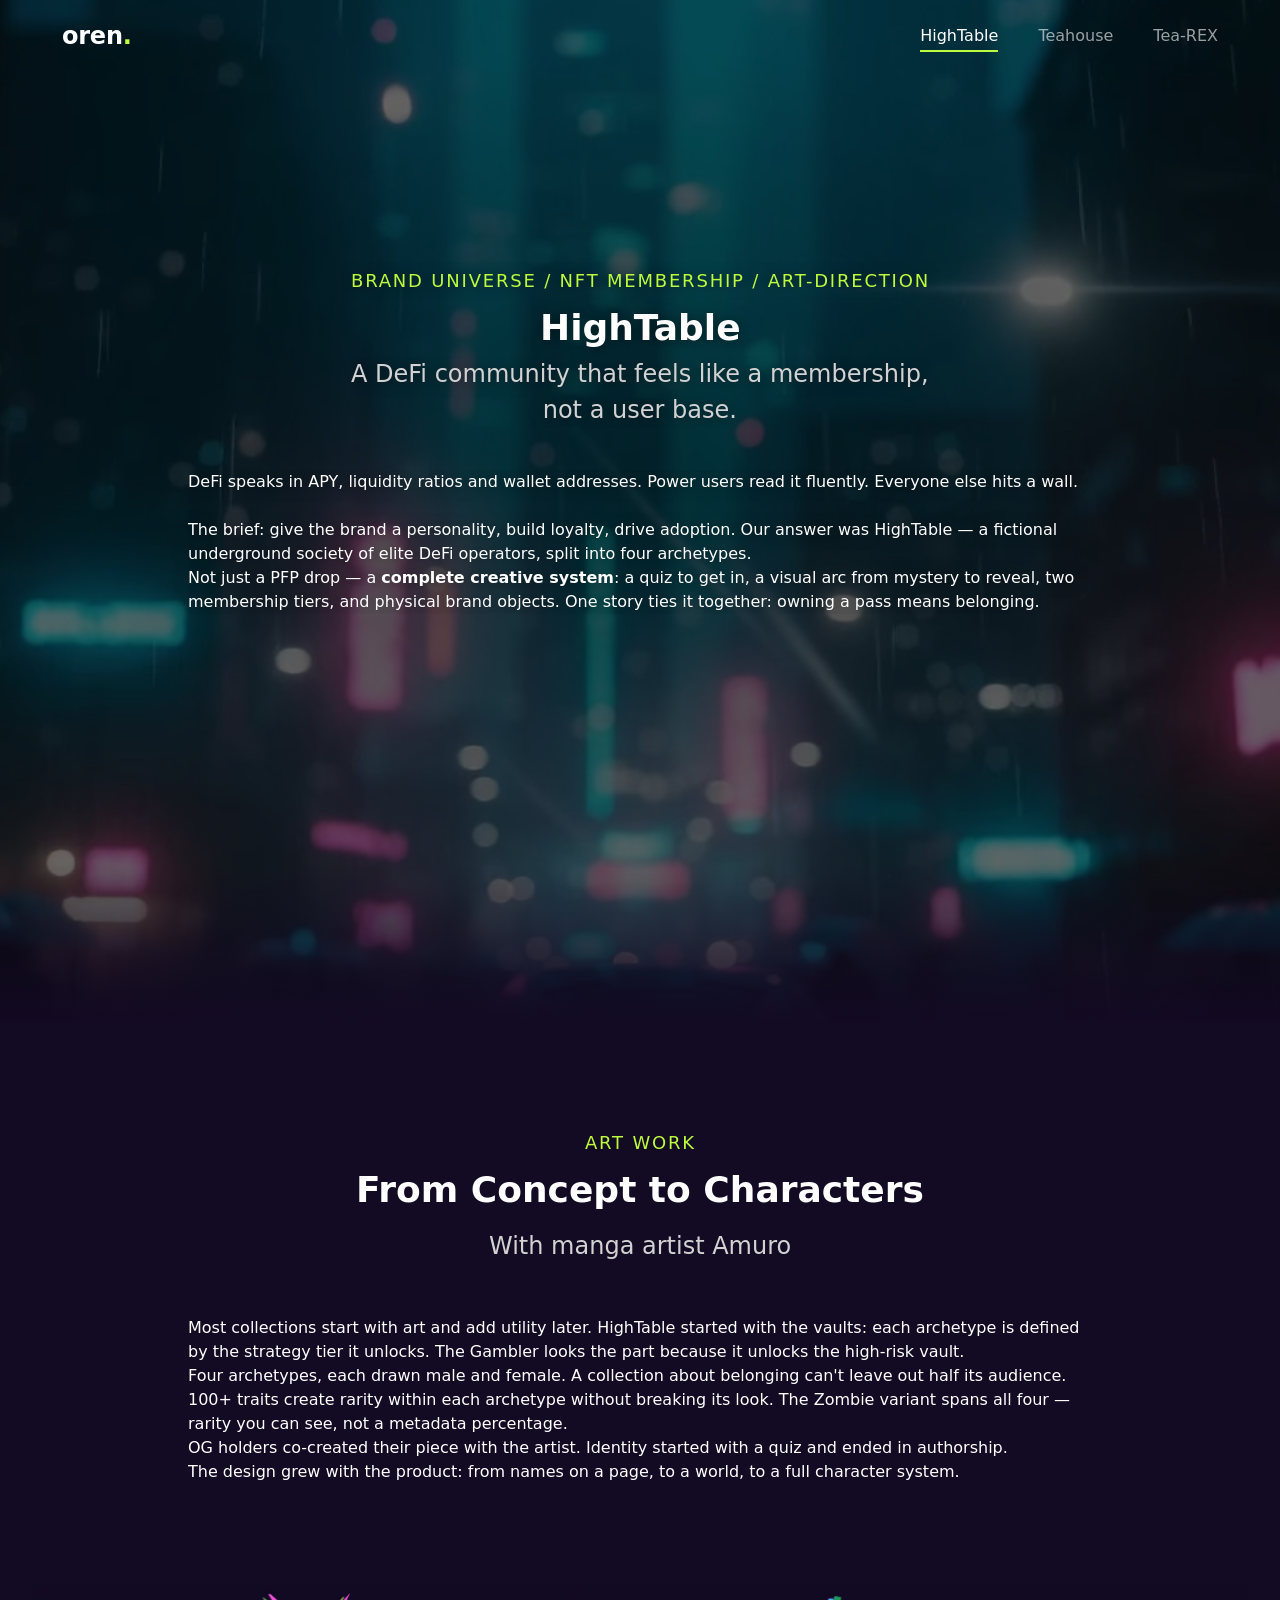
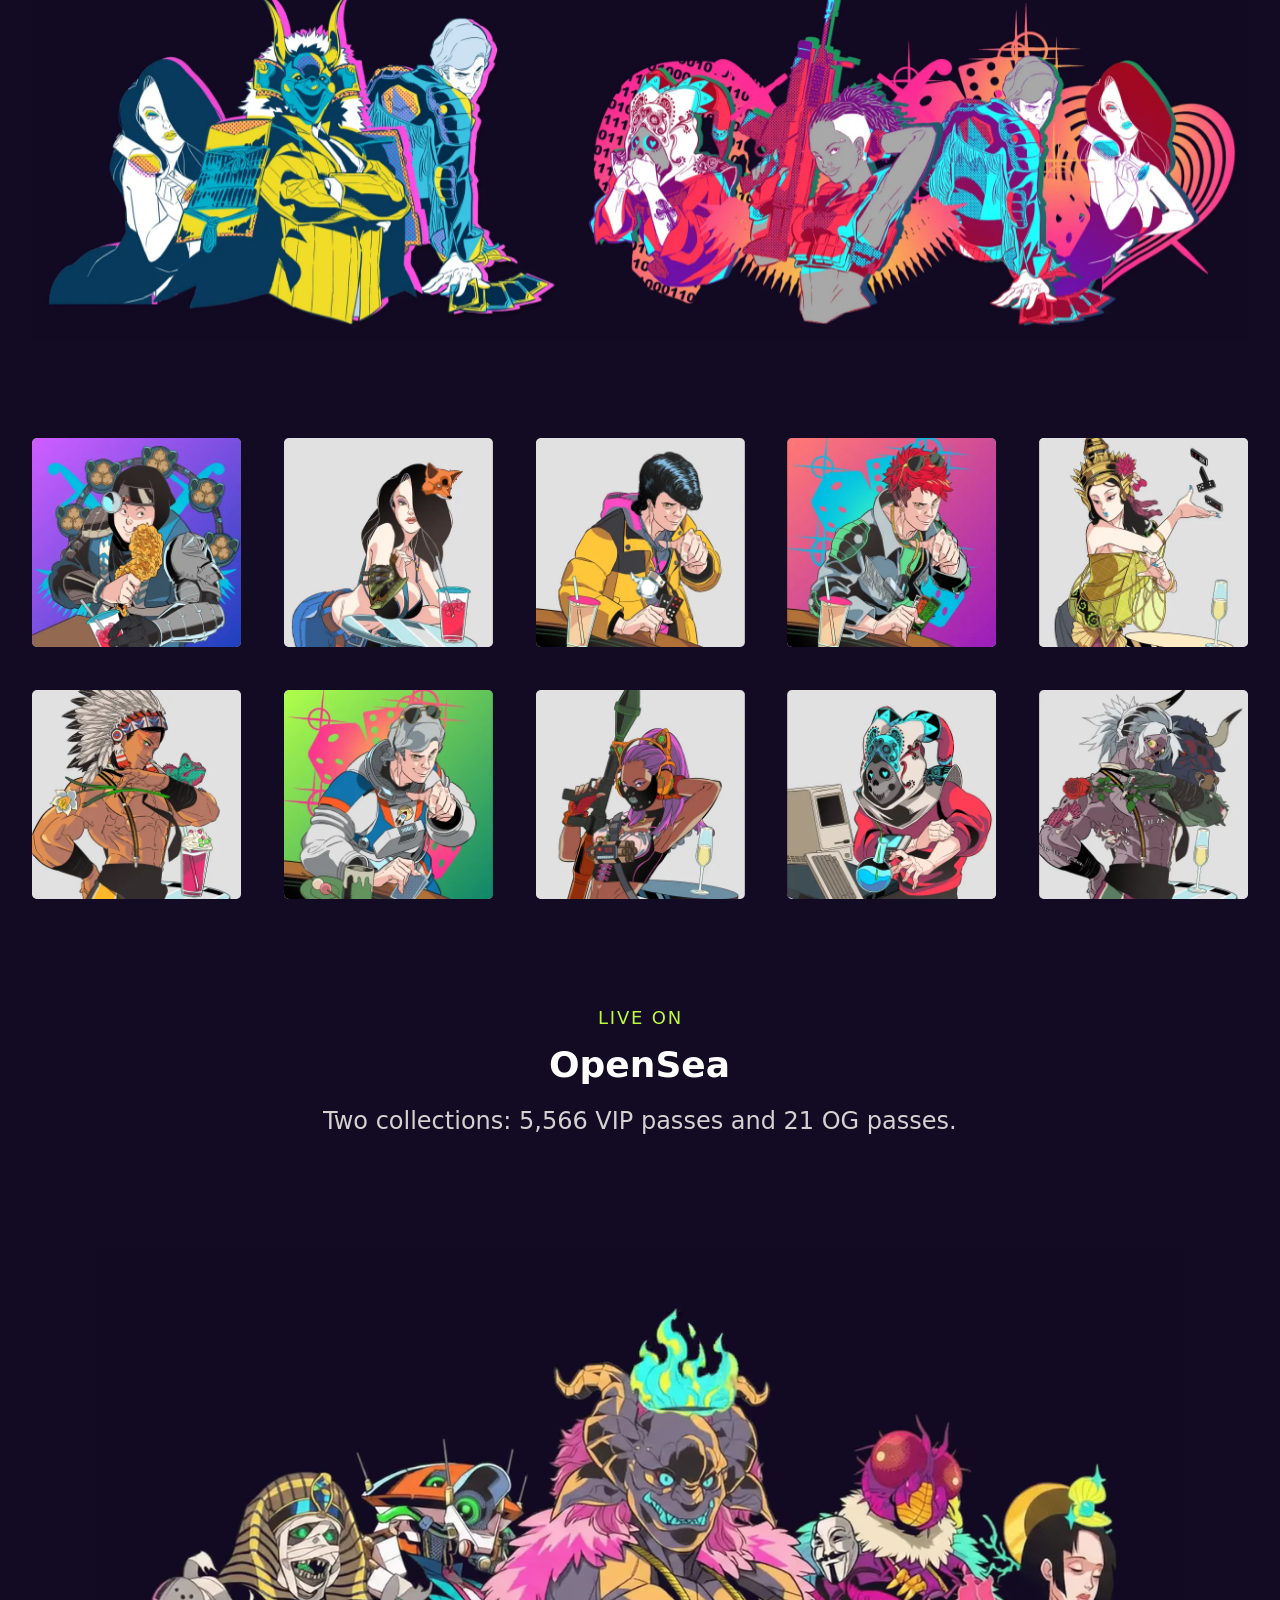
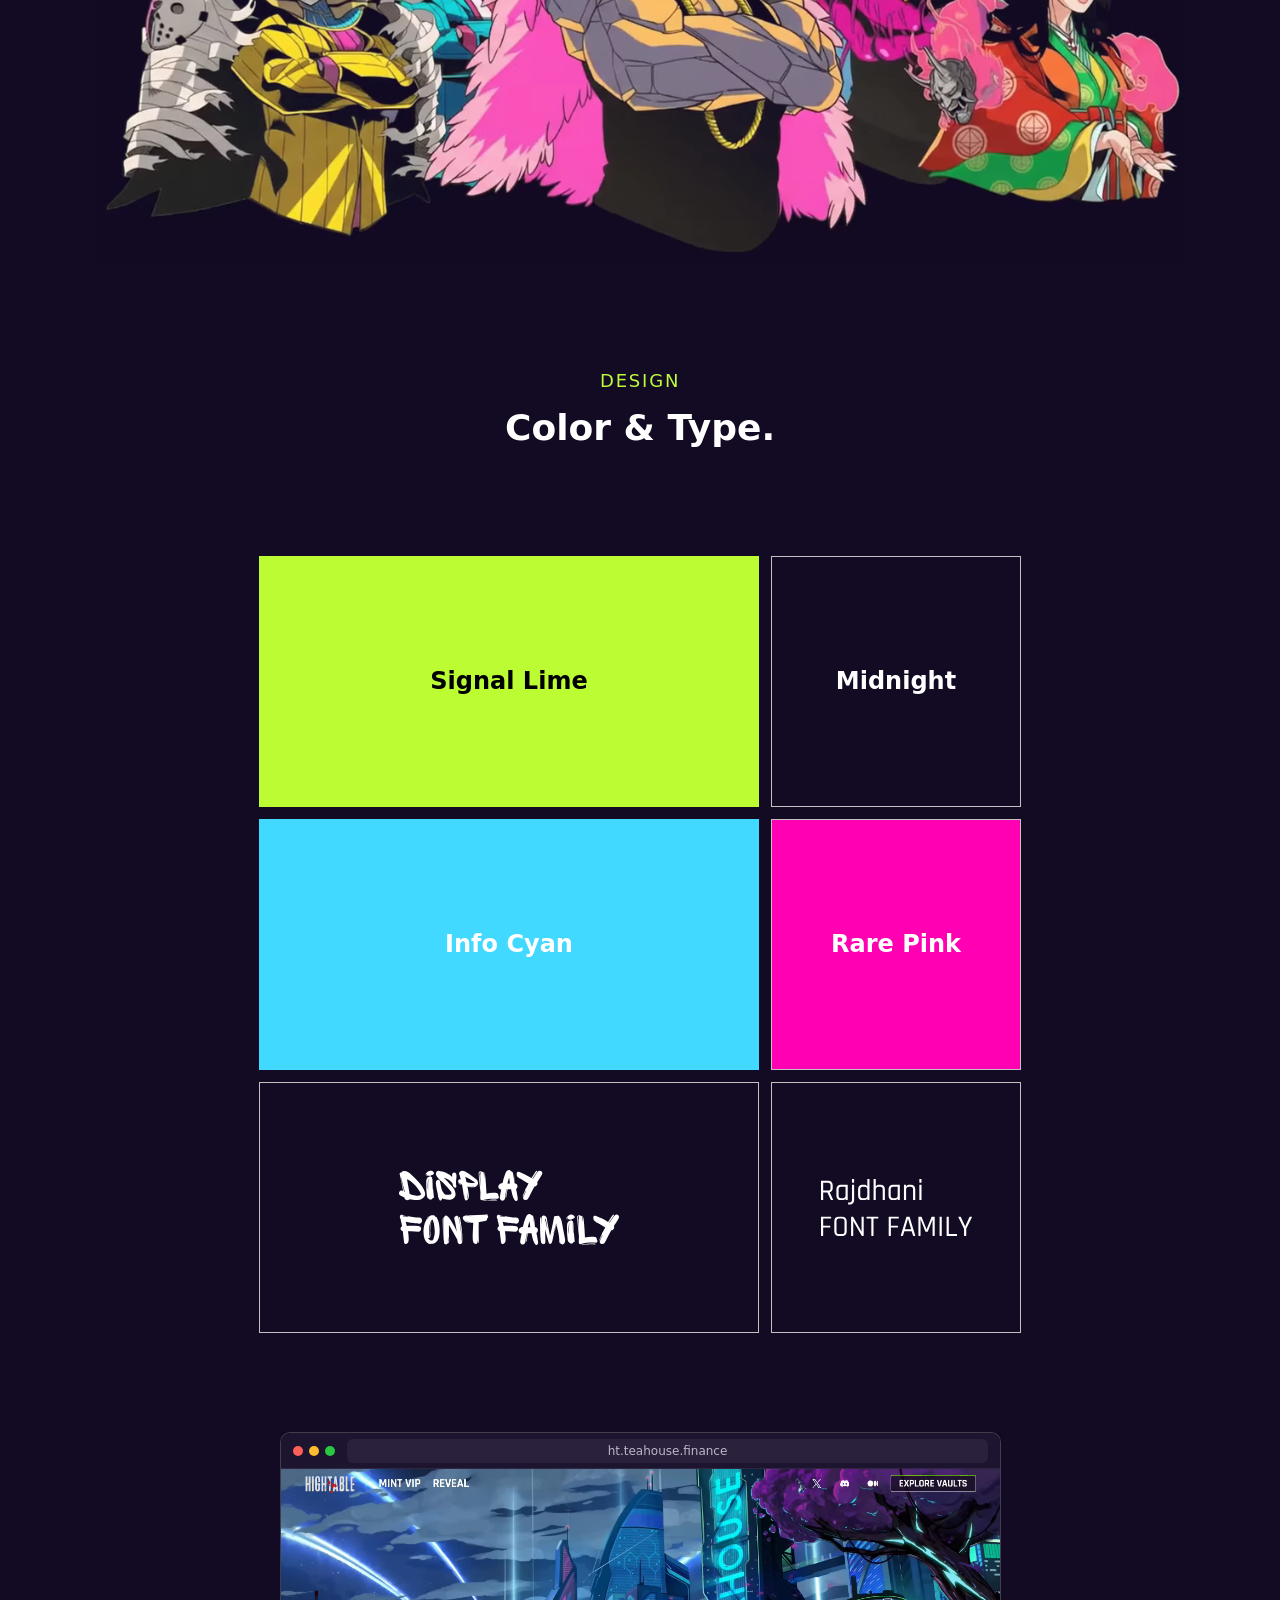
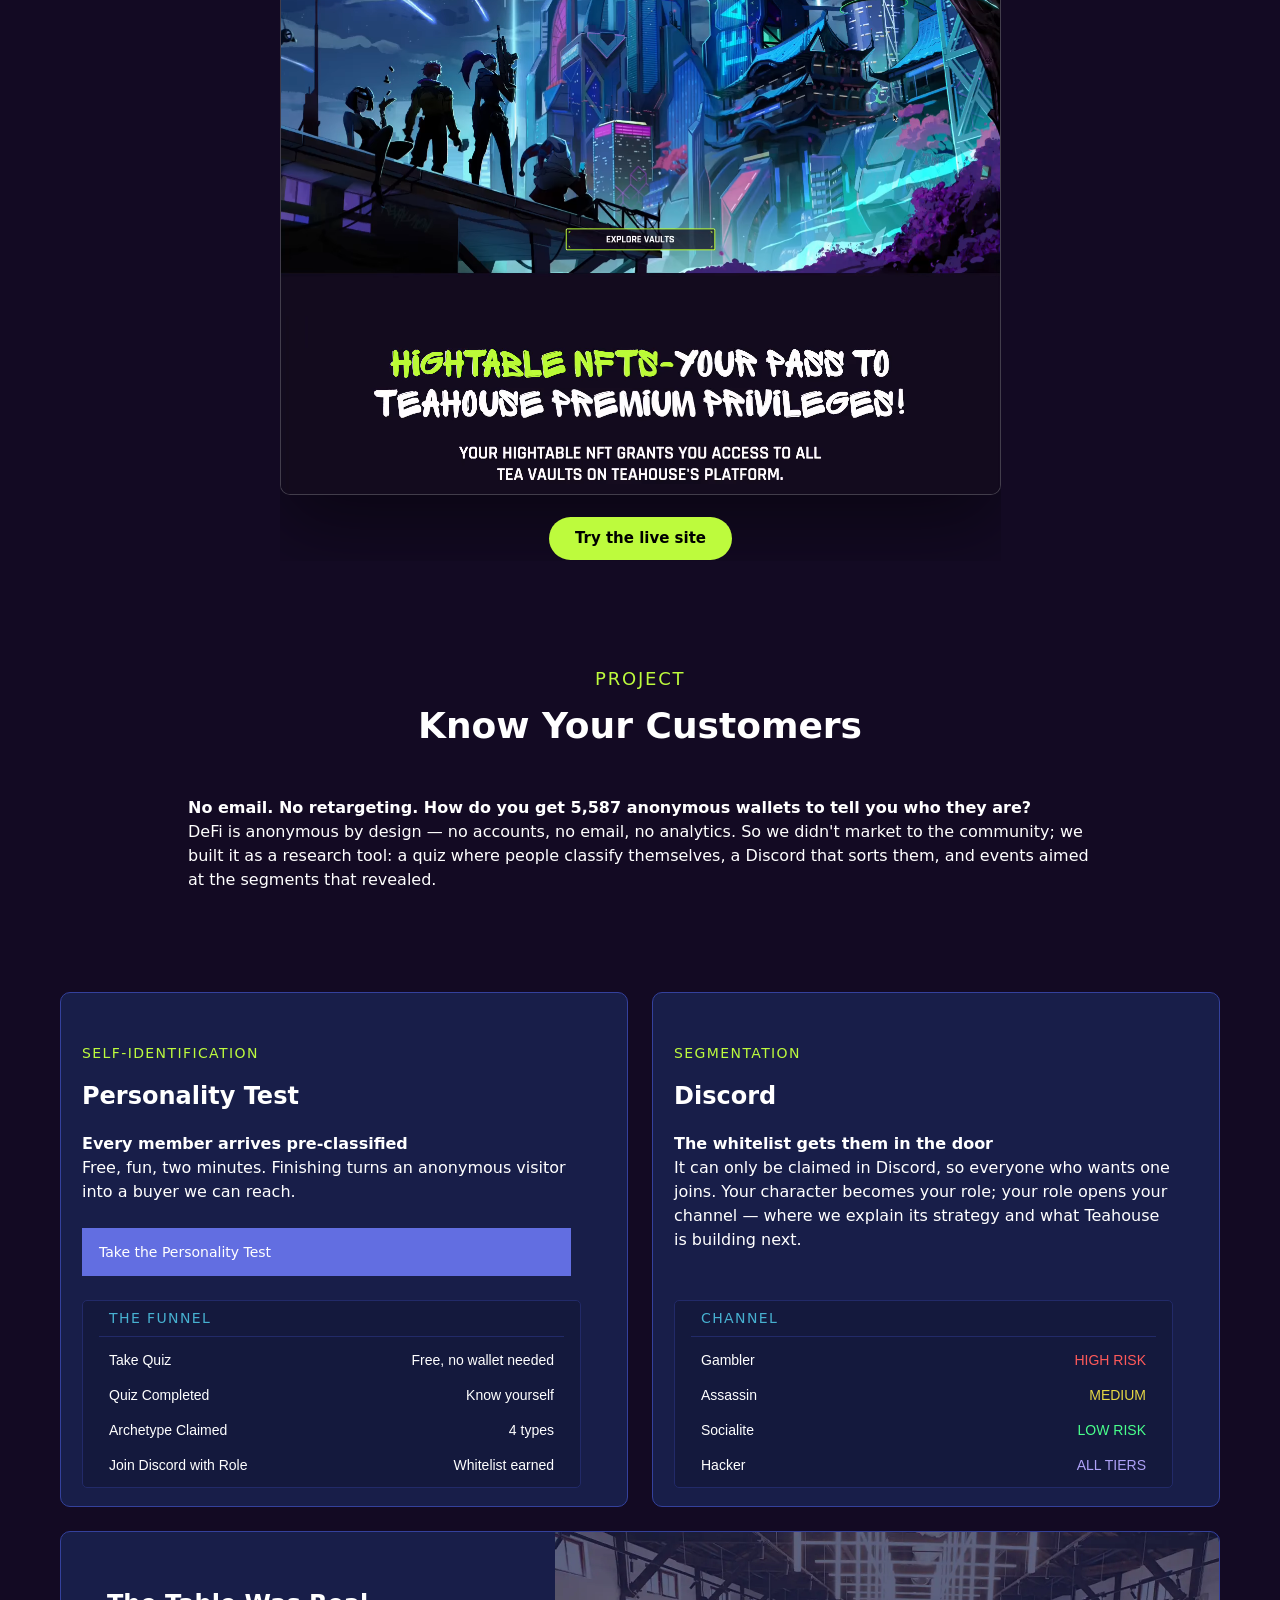
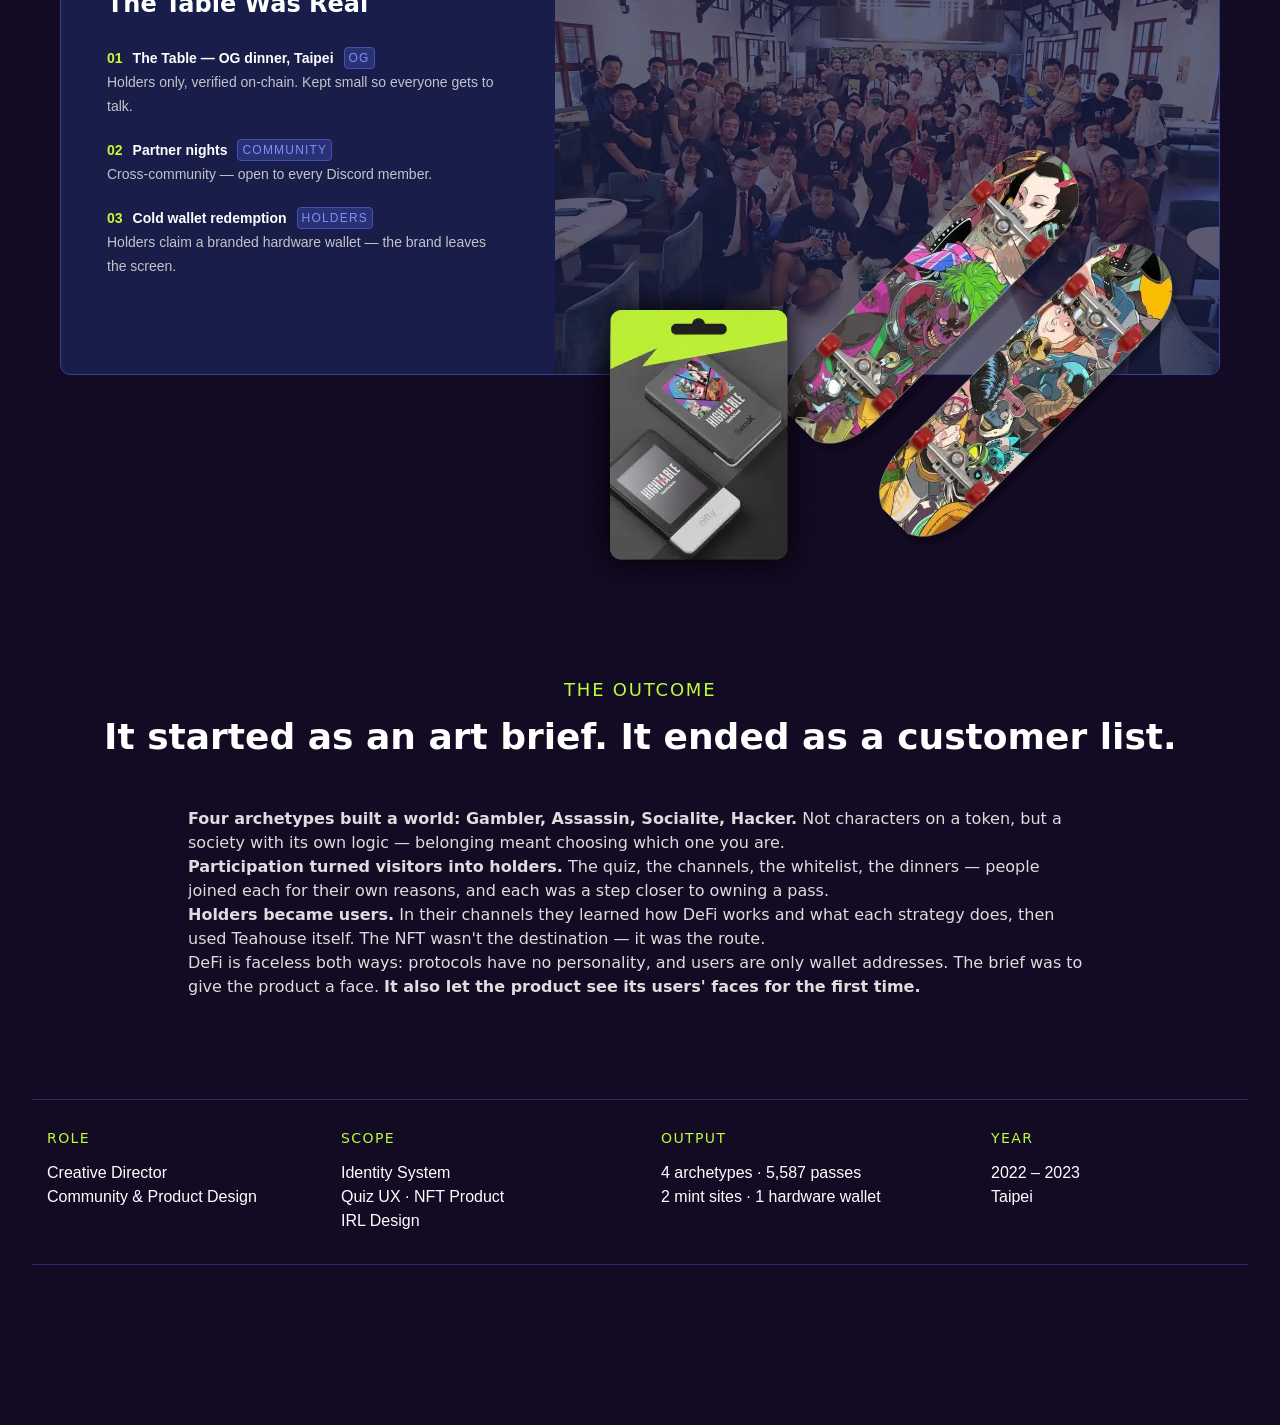
==== hightable.html @ a8e3b200 "Copy edit across HighTable, Teahouse and Tea-REX Applies the portfolio copy-edit pass (81 find/repla" ====
<!doctype html>
<html lang="en">
<head>
  <meta charset="utf-8">
  <meta name="viewport" content="width=device-width, initial-scale=1">
  <title>HighTable — Oren</title>
  <meta name="description" content="HighTable: brand universe, NFT membership and art direction for Teahouse Finance.">
  <script>document.documentElement.classList.add("js")</script>
  <link rel="preload" href="fonts/geist-latin.woff2" as="font" type="font/woff2" crossorigin>
  <link rel="stylesheet" href="css/style.css">
</head>
<body class="theme-hightable">
  <div class="progress" aria-hidden="true"></div>
  <header class="nav">
    <div class="nav__inner">
      <a class="nav__brand" href="index.html">oren<span>.</span></a>
      <nav aria-label="Projects">
        <ul class="nav__links">
          <li><a href="hightable.html" aria-current="page">HighTable</a></li>
          <li><a href="teahouse.html">Teahouse</a></li>
          <li><a href="tearex.html">Tea-REX</a></li>
        </ul>
      </nav>
    </div>
  </header>

  <main class="page page--cover">
    <!-- Cover -->
    <section class="cover">
      <div class="cover__bg" data-parallax="-0.25">
        <video class="cover__video" autoplay muted loop playsinline preload="auto" poster="assets/hightable/cover-poster.webp" aria-hidden="true">
          <source src="assets/hightable/cover-960.webm" type="video/webm" media="(max-width: 767px)">
          <source src="assets/hightable/cover-960.mp4" type="video/mp4" media="(max-width: 767px)">
          <source src="assets/hightable/cover.webm" type="video/webm">
          <source src="assets/hightable/cover.mp4" type="video/mp4">
        </video>
      </div>
      <div class="section">
        <header class="sh sh--intro" data-stagger>
          <p class="sh__cat">BRAND UNIVERSE / NFT MEMBERSHIP / ART-DIRECTION</p>
          <h1 class="sh__title">HighTable</h1>
          <p class="sh__sub">A DeFi community that feels like a membership,<br>not a user base.</p>
        </header>
        <div class="prose" data-reveal style="--i:3">
          <p>DeFi speaks in APY, liquidity ratios and wallet addresses. Power users read it fluently. Everyone else hits a wall.</p>
          <p class="sp">The brief: give the brand a personality, build loyalty, drive adoption. Our answer was HighTable — a fictional underground society of elite DeFi operators, split into four archetypes.</p>
          <p>Not just a PFP drop — a <strong>complete creative system</strong>: a quiz to get in, a visual arc from mystery to reveal, two membership tiers, and physical brand objects. One story ties it together: owning a pass means belonging.</p>
        </div>
      </div>
    </section>

    <!-- Artwork -->
    <section class="section">
      <header class="sh" data-stagger>
        <p class="sh__cat">ART WORK</p>
        <h2 class="sh__title">From Concept to Characters</h2>
        <p class="sh__sub">With manga artist Amuro</p>
      </header>
      <div class="prose" data-reveal>
        <p>Most collections start with art and add utility later. HighTable started with the vaults: each archetype is defined by the strategy tier it unlocks. The Gambler looks the part because it unlocks the high-risk vault.</p>
        <p>Four archetypes, each drawn male and female. A collection about belonging can't leave out half its audience.</p>
        <p>100+ traits create rarity within each archetype without breaking its look. The Zombie variant spans all four — rarity you can see, not a metadata percentage.</p>
        <p>OG holders co-created their piece with the artist. Identity started with a quiz and ended in authorship.</p>
        <p>The design grew with the product: from names on a page, to a world, to a full character system.</p>
      </div>
    </section>

    <div class="characters">
      <img class="only-desktop" src="assets/hightable/characters-left.webp" alt="Female versions of the Socialite, Gambler and OG archetypes" width="590" height="387" loading="lazy" data-reveal="left">
      <img src="assets/hightable/characters-right.webp" alt="Male versions of the Hacker, Assassin, Gambler and Socialite archetypes" width="741" height="387" loading="lazy" data-reveal="right">
    </div>

    <!-- Tiles swap to random pieces from the pool while in view; add more files to the list to widen the pool. -->
    <div class="thumbs" data-stagger="scale" data-nft-pool='["assets/hightable/nft/nft-01.webp", "assets/hightable/nft/nft-02.webp", "assets/hightable/nft/nft-03.webp", "assets/hightable/nft/nft-04.webp", "assets/hightable/nft/nft-05.webp", "assets/hightable/nft/nft-06.webp", "assets/hightable/nft/nft-07.webp", "assets/hightable/nft/nft-08.webp", "assets/hightable/nft/nft-09.webp", "assets/hightable/nft/nft-10.webp", "assets/hightable/nft/nft-11.webp", "assets/hightable/nft/nft-12.webp"]'>
      <div class="thumb"><img src="assets/hightable/nft/nft-01.webp" alt="HighTable character artwork" width="214" height="214" loading="lazy"></div>
      <div class="thumb"><img src="assets/hightable/nft/nft-02.webp" alt="HighTable character artwork" width="214" height="214" loading="lazy"></div>
      <div class="thumb"><img src="assets/hightable/nft/nft-03.webp" alt="HighTable character artwork" width="214" height="214" loading="lazy"></div>
      <div class="thumb"><img src="assets/hightable/nft/nft-04.webp" alt="HighTable character artwork" width="214" height="214" loading="lazy"></div>
      <div class="thumb"><img src="assets/hightable/nft/nft-05.webp" alt="HighTable character artwork" width="214" height="214" loading="lazy"></div>
      <div class="thumb"><img src="assets/hightable/nft/nft-06.webp" alt="HighTable character artwork" width="214" height="214" loading="lazy"></div>
      <div class="thumb"><img src="assets/hightable/nft/nft-07.webp" alt="HighTable character artwork" width="214" height="214" loading="lazy"></div>
      <div class="thumb"><img src="assets/hightable/nft/nft-08.webp" alt="HighTable character artwork" width="214" height="214" loading="lazy"></div>
      <div class="thumb"><img src="assets/hightable/nft/nft-09.webp" alt="HighTable character artwork" width="214" height="214" loading="lazy"></div>
      <div class="thumb"><img src="assets/hightable/nft/nft-10.webp" alt="HighTable character artwork" width="214" height="214" loading="lazy"></div>
    </div>

    <!-- OpenSea -->
    <section class="section">
      <header class="sh" data-stagger>
        <p class="sh__cat">LIVE ON</p>
        <h2 class="sh__title">OpenSea</h2>
        <p class="sh__sub">Two collections: 5,566 VIP passes and 21 OG passes.</p>
      </header>
    </section>

    <div class="block block--opensea" style="--w:1090px" data-reveal="wipe">
      <video class="once-video" muted playsinline preload="metadata" poster="assets/hightable/opensea-poster.webp" width="1280" height="720" aria-label="The OG collection — mummy, robot, demon, kappa and geisha — coming to life">
        <source src="assets/hightable/opensea-640.mp4" type="video/mp4" media="(max-width: 767px)">
        <source src="assets/hightable/opensea-640.webm" type="video/webm" media="(max-width: 767px)">
        <source src="assets/hightable/opensea.webm" type="video/webm">
        <source src="assets/hightable/opensea.mp4" type="video/mp4">
      </video>
    </div>

    <!-- Design -->
    <section class="section">
      <header class="sh" data-stagger>
        <p class="sh__cat">DESIGN</p>
        <h2 class="sh__title">Color &amp; Type.</h2>
      </header>
    </section>

    <div class="palette" data-stagger="zoom">
      <div class="swatch" style="background:#bbfc32;color:#000">Signal Lime</div>
      <div class="swatch swatch--outline" style="background:#130a23">Midnight</div>
      <div class="swatch" style="background:#41d9ff">Info Cyan</div>
      <div class="swatch swatch--outline" style="background:#ff00b3">Rare Pink</div>
      <div class="swatch swatch--outline" style="background:#130a23"><img src="assets/hightable/font-display.svg" alt="Display font family" width="220" height="75"></div>
      <div class="swatch swatch--outline" style="background:#130a23"><img src="assets/hightable/font-rajdhani.svg" alt="Rajdhani font family" width="151" height="57"></div>
    </div>

    <div class="capture" data-reveal="scale">
      <div class="browser" data-live-embed="https://ht.teahouse.finance/" style="--ratio: 1440 / 1252">
        <div class="browser__bar">
          <span class="browser__dots" aria-hidden="true"><i></i><i></i><i></i></span>
          <a class="browser__url" href="https://ht.teahouse.finance/" target="_blank" rel="noopener">ht.teahouse.finance</a>
        </div>
        <div class="browser__view">
          <video class="loop-video" autoplay muted loop playsinline preload="metadata" poster="assets/hightable/site-poster.webp" width="1440" height="1252" aria-label="The HighTable mint site">
            <source src="assets/hightable/site-720.webm" type="video/webm" media="(max-width: 767px)">
            <source src="assets/hightable/site-720.mp4" type="video/mp4" media="(max-width: 767px)">
            <source src="assets/hightable/site.webm" type="video/webm">
            <source src="assets/hightable/site.mp4" type="video/mp4">
          </video>
        </div>
      </div>
      <button class="live-toggle" type="button" aria-pressed="false">Try the live site</button>
    </div>

    <!-- Project -->
    <section class="section">
      <header class="sh" data-stagger>
        <p class="sh__cat">PROJECT</p>
        <h2 class="sh__title">Know Your Customers</h2>
      </header>
      <div class="prose" data-reveal>
        <p><strong>No email. No retargeting. How do you get 5,587 anonymous wallets to tell you who they are?</strong></p>
        <p class="light">DeFi is anonymous by design — no accounts, no email, no analytics. So we didn't market to the community; we built it as a research tool: a quiz where people classify themselves, a Discord that sorts them, and events aimed at the segments that revealed.</p>
      </div>
    </section>

    <div class="expansion">
      <div class="expansion__cards" data-stagger>
        <article class="ht-card">
          <p class="ht-card__cat">SELF-IDENTIFICATION</p>
          <h3 class="ht-card__title">Personality Test</h3>
          <p class="ht-card__body"><strong>Every member arrives pre-classified</strong>Free, fun, two minutes. Finishing turns an anonymous visitor into a buyer we can reach.</p>
          <a class="ht-button only-desktop" href="https://ht.teahouse.finance/" target="_blank" rel="noopener">Take the Personality Test</a>
          <div class="ht-list">
            <p class="ht-list__label">THE FUNNEL</p>
            <div class="ht-list__rule"></div>
            <ul>
              <li><span>Take Quiz</span><span>Free, no wallet needed</span></li>
              <li><span>Quiz Completed</span><span>Know yourself</span></li>
              <li><span>Archetype Claimed</span><span>4 types</span></li>
              <li><span>Join Discord with Role</span><span>Whitelist earned</span></li>
            </ul>
          </div>
        </article>
        <article class="ht-card">
          <p class="ht-card__cat">SEGMENTATION</p>
          <h3 class="ht-card__title">Discord</h3>
          <p class="ht-card__body"><strong>The whitelist gets them in the door</strong>It can only be claimed in Discord, so everyone who wants one joins. Your character becomes your role; your role opens your channel — where we explain its strategy and what Teahouse is building next.</p>
          <div class="ht-list">
            <p class="ht-list__label">CHANNEL</p>
            <div class="ht-list__rule"></div>
            <ul>
              <li><span>Gambler</span><span class="tier--high">HIGH RISK</span></li>
              <li><span>Assassin</span><span class="tier--mid">MEDIUM</span></li>
              <li><span>Socialite</span><span class="tier--low">LOW RISK</span></li>
              <li><span>Hacker</span><span class="tier--all">ALL TIERS</span></li>
            </ul>
          </div>
        </article>
      </div>

      <div class="ht-quiz only-tablet" data-reveal>
        <a class="ht-button" href="https://ht.teahouse.finance/" target="_blank" rel="noopener">Take the Personality Test</a>
      </div>

      <div class="table-real">
        <div class="table-real__panel" data-reveal>
          <div class="table-real__text" data-stagger>
            <h3 class="table-real__title">The Table Was Real</h3>
            <div class="event">
              <div class="event__head"><span class="event__num">01</span><span>The Table — OG dinner, Taipei</span><span class="event__tag">OG</span></div>
              <p class="event__desc">Holders only, verified on-chain. Kept small so everyone gets to talk.</p>
            </div>
            <div class="event">
              <div class="event__head"><span class="event__num">02</span><span>Partner nights</span><span class="event__tag">COMMUNITY</span></div>
              <p class="event__desc">Cross-community — open to every Discord member.</p>
            </div>
            <div class="event">
              <div class="event__head"><span class="event__num">03</span><span>Cold wallet redemption</span><span class="event__tag">HOLDERS</span></div>
              <p class="event__desc">Holders claim a branded hardware wallet — the brand leaves the screen.</p>
            </div>
          </div>
          <div class="table-real__photo"><img src="assets/hightable/event-photo.webp" alt="HighTable community event in Taipei" width="664" height="442" loading="lazy"></div>
        </div>
        <img class="table-real__boards hide-mobile" src="assets/hightable/skateboards.webp" alt="HighTable skateboard decks" width="450" height="453" loading="lazy" data-reveal="right" style="--i:3">
        <img class="table-real__wallet hide-mobile" src="assets/hightable/wallet-card.webp" alt="HighTable hardware wallet packaging" width="238" height="310" loading="lazy" data-reveal="scale" style="--i:5">
      </div>
      <img class="only-mobile merch" src="assets/hightable/merch-mobile.webp" alt="HighTable hardware wallet packaging and skateboard decks" width="365" height="296" loading="lazy" data-reveal="scale">
    </div>

    <!-- About -->
    <section class="section">
      <header class="sh" data-stagger>
        <p class="sh__cat">THE OUTCOME</p>
        <h2 class="sh__title">It started as an art brief. It ended as a customer list.</h2>
      </header>
      <div class="prose prose--soft" data-reveal>
        <p><strong>Four archetypes built a world: Gambler, Assassin, Socialite, Hacker.</strong><span class="light"> Not characters on a token, but a society with its own logic — belonging meant choosing which one you are.</span></p>
        <p><strong>Participation turned visitors into holders.</strong><span class="light"> The quiz, the channels, the whitelist, the dinners — people joined each for their own reasons, and each was a step closer to owning a pass.</span></p>
        <p><strong>Holders became users.</strong><span class="light"> In their channels they learned how DeFi works and what each strategy does, then used Teahouse itself. The NFT wasn't the destination — it was the route.</span></p>
        <p><span class="light">DeFi is faceless both ways: protocols have no personality, and users are only wallet addresses. The brief was to give the product a face. </span><strong>It also let the product see its users' faces for the first time.</strong></p>
      </div>
    </section>

    <footer class="details">
      <div class="details__rule" data-reveal="rule"></div>
      <div class="details__row" data-stagger>
        <div><p class="details__label">ROLE</p><p class="details__value">Creative Director<br>Community &amp; Product Design</p></div>
        <div><p class="details__label">SCOPE</p><p class="details__value">Identity System<br>Quiz UX · NFT Product<br>IRL Design</p></div>
        <div><p class="details__label">OUTPUT</p><p class="details__value">4 archetypes · 5,587 passes<br>2 mint sites · 1 hardware wallet</p></div>
        <div><p class="details__label">YEAR</p><p class="details__value">2022 – 2023<br>Taipei</p></div>
      </div>
      <div class="details__rule" data-reveal="rule"></div>
    </footer>
  </main>

  <script src="js/main.js" defer></script>
</body>
</html>
---- css/style.css ----
/* ==========================================================================
   Oren — portfolio (desktop)
   Layout values come from the Figma desktop frames (1440px artboards).
   Inconsistencies between the three case studies (column widths, section
   gaps, header paddings, footer alignment) are normalised into the tokens
   below so every page shares one rhythm.
   ========================================================================== */

@font-face {
  font-family: "Geist";
  src: url("../fonts/geist-latin.woff2") format("woff2");
  font-weight: 100 900;
  font-style: normal;
  font-display: swap;
}

@font-face {
  font-family: "Inter";
  src: url("../fonts/inter-latin.woff2") format("woff2");
  font-weight: 100 900;
  font-style: normal;
  font-display: swap;
}

:root {
  --bg: #06080b;
  --accent: #fe22d2;
  --text: #fff;
  --text-muted: #d2d2d2;
  --text-soft: #ddd;
  --rule: #222a68;

  --page-top: 262px;      /* title block starts 262px from the top on every page */
  --page-bottom: 160px;
  --section-gap: 100px;   /* vertical rhythm between every block */
  --header-gap: 42px;     /* section header -> body copy */
  --col: 904px;           /* body copy column (1440 - 2 × 268) */
  --header-w: 734px;      /* section header container */
  --wide: 1325px;         /* nav + details footer */
  --gutter: 32px;

  --ease-out: cubic-bezier(0.16, 1, 0.3, 1);
  --nav-h: 72px;
}

body.theme-hightable { --bg: #130a23; --accent: #bdfb3d; }
body.theme-teahouse { --bg: #06080b; --accent: #a8fff8; }
body.theme-tearex { --bg: #06080b; --accent: #fc7dfe; }

*,
*::before,
*::after { box-sizing: border-box; }

html { scroll-behavior: smooth; }

body {
  margin: 0;
  background: var(--bg);
  color: var(--text);
  font-family: "Geist", "Inter", system-ui, sans-serif;
  font-size: 16px;
  line-height: 24px;
  -webkit-font-smoothing: antialiased;
  -moz-osx-font-smoothing: grayscale;
  text-rendering: optimizeLegibility;
}

img { display: block; max-width: 100%; height: auto; }
picture { display: block; }
a { color: inherit; }
strong { font-weight: 700; }
::selection { background: var(--accent); color: #000; }

/* ---------- Navigation ---------- */

.nav {
  position: fixed;
  inset: 0 0 auto 0;
  z-index: 50;
  border-bottom: 1px solid transparent;
  transition: background-color 0.4s ease, border-color 0.4s ease, backdrop-filter 0.4s ease, transform 0.5s var(--ease-out);
}

.nav.is-scrolled {
  background: color-mix(in srgb, var(--bg) 78%, transparent);
  border-bottom-color: rgba(255, 255, 255, 0.08);
  -webkit-backdrop-filter: blur(18px) saturate(140%);
  backdrop-filter: blur(18px) saturate(140%);
}

.nav.is-hidden { transform: translateY(-100%); }

.nav__inner {
  width: min(var(--wide), calc(100% - 2 * var(--gutter)));
  height: var(--nav-h);
  margin: 0 auto;
  padding: 0 30px;
  display: flex;
  align-items: center;
  justify-content: space-between;
}

.nav__brand {
  font-size: 24px;
  font-weight: 700;
  line-height: 1;
  letter-spacing: -0.01em;
  text-decoration: none;
}

.nav__brand span { color: var(--accent); }

.nav__links {
  display: flex;
  gap: 40px;
  margin: 0;
  padding: 0;
  list-style: none;
}

.nav__links a {
  position: relative;
  display: inline-block;
  padding: 8px 0;
  font-size: 16px;
  line-height: 1;
  color: rgba(255, 255, 255, 0.6);
  text-decoration: none;
  transition: color 0.25s ease;
}

.nav__links a::after {
  content: "";
  position: absolute;
  left: 0;
  right: 0;
  bottom: 0;
  height: 2px;
  background: var(--accent);
  transform: scaleX(0);
  transform-origin: right;
  transition: transform 0.45s var(--ease-out);
}

.nav__links a:hover,
.nav__links a:focus-visible { color: #fff; }

.nav__links a:hover::after,
.nav__links a[aria-current="page"]::after {
  transform: scaleX(1);
  transform-origin: left;
}

.nav__links a[aria-current="page"] { color: #fff; }

.progress {
  position: fixed;
  inset: 0 0 auto 0;
  z-index: 60;
  height: 2px;
  background: var(--accent);
  transform: scaleX(0);
  transform-origin: left;
  pointer-events: none;
}

/* ---------- Page scaffold ---------- */

.page {
  display: flex;
  flex-direction: column;
  align-items: center;
  gap: var(--section-gap);
  padding: var(--page-top) 0 var(--page-bottom);
  overflow-x: clip;
}

.page--cover { padding-top: 0; }

.section {
  width: min(var(--col), calc(100% - 2 * var(--gutter)));
  display: flex;
  flex-direction: column;
  align-items: center;
  gap: var(--header-gap);
}

.block { width: min(var(--w, 100%), calc(100% - 2 * var(--gutter))); margin: 0 auto; }
.block--bleed { width: min(var(--w, 1440px), 100%); }
/* A wordmark that heads the next section: 30px down to its category line. */
.block--lead { margin-bottom: calc(20px - var(--section-gap)); }
.block img { width: 100%; }

/* ---------- Section header ---------- */

.sh {
  width: min(var(--header-w), 100%);
  display: flex;
  flex-direction: column;
  align-items: center;
  text-align: center;
}

.sh__cat {
  margin: 0;
  padding: 10px;
  font-size: 18px;
  line-height: 1;
  letter-spacing: 1.8px;
  color: var(--accent);
}

.sh__title {
  margin: 0;
  padding: 10px;
  font-size: 36px;
  font-weight: 700;
  line-height: 1;
  white-space: nowrap;
}

.sh__sub {
  margin: 0;
  padding: 10px 0;
  font-size: 24px;
  line-height: 36px;
  color: var(--text-muted);
}

.sh--intro .sh__sub { padding: 0; }

/* ---------- Body copy ---------- */

.prose { width: 100%; font-size: 16px; line-height: 24px; }
.prose p { margin: 0; }
.prose p.sp { margin-top: 24px; }
.prose--soft { color: var(--text-soft); }
.prose .light { font-weight: 300; }

.caption {
  margin: 0;
  font-size: 24px;
  line-height: 24px;
  color: var(--text-muted);
  text-align: center;
}

.caption a {
  text-decoration: underline;
  text-underline-offset: 4px;
  text-decoration-thickness: 1px;
  transition: color 0.2s ease;
}

.caption a:hover { color: var(--accent); }

/* ---------- Details footer ---------- */

.details {
  width: min(var(--wide), calc(100% - 2 * var(--gutter)));
  display: flex;
  flex-direction: column;
  align-items: center;
  gap: 31px;
}

.details__rule {
  width: 100%;
  height: 1px;
  background: var(--rule);
}

.details__row {
  width: min(1186px, 100%);
  display: grid;
  grid-template-columns: 242px 268px 278px 242px;
  justify-content: space-between;
  align-items: start;
}

.details__label {
  margin: 0 0 16px;
  font-size: 14px;
  line-height: 1;
  letter-spacing: 1.4px;
  color: var(--accent);
}

.details__value {
  margin: 0;
  font-family: "Inter", sans-serif;
  font-size: 16px;
  line-height: 24px;
}

/* ==========================================================================
   Scroll-triggered animation
   Elements are only hidden when JS is running (html.js), so the page is fully
   readable without it.
   ========================================================================== */

.js [data-reveal] {
  opacity: 0;
  transform: translate3d(0, 48px, 0);
  transition:
    opacity 1s var(--ease-out),
    transform 1.1s var(--ease-out),
    clip-path 1.2s var(--ease-out);
  transition-delay: calc(var(--i, 0) * 90ms);
  will-change: opacity, transform;
}

.js [data-reveal="fade"] { transform: none; }
.js [data-reveal="left"] { transform: translate3d(-96px, 0, 0); }
.js [data-reveal="right"] { transform: translate3d(96px, 0, 0); }
.js [data-reveal="scale"] { transform: translate3d(0, 40px, 0) scale(0.94); }
.js [data-reveal="zoom"] { transform: scale(0.82); }
.js [data-reveal="wipe"] {
  transform: translate3d(0, 32px, 0);
  clip-path: inset(10% 6% 10% 6% round 16px);
}
.js [data-reveal="rule"] {
  opacity: 1;
  transform: scaleX(0);
  transform-origin: left;
  transition: transform 1.4s var(--ease-out);
}

.js [data-reveal].is-in {
  opacity: 1;
  transform: none;
  clip-path: inset(0 0 0 0 round 0);
}

[data-parallax] { will-change: transform; }

@media (prefers-reduced-motion: reduce) {
  html { scroll-behavior: auto; }
  .js [data-reveal] {
    opacity: 1;
    transform: none;
    clip-path: none;
    transition: none;
  }
  [data-parallax] { transform: none !important; }
}

/* ==========================================================================
   HighTable
   ========================================================================== */

.cover {
  position: relative;
  width: 100%;
  height: 1024px;
  display: flex;
  justify-content: center;
  padding-top: var(--page-top);
  overflow: hidden;
  isolation: isolate;
}

.cover__bg {
  position: absolute;
  inset: -80px 0;
  z-index: -2;
}

.cover__bg img,
.cover__video {
  display: block;
  width: 100%;
  height: 100%;
  object-fit: cover;
}

/* Black scrim over the video, a little deeper behind the copy so the text
   stays readable however bright the current frame is. */
.cover::before {
  content: "";
  position: absolute;
  inset: 0;
  z-index: -1;
  background:
    radial-gradient(ellipse 62% 58% at 50% 46%, rgba(0, 0, 0, 0.35), transparent 72%),
    rgba(0, 0, 0, 0.6);
}

.cover .sh,
.cover .prose { text-shadow: 0 1px 14px rgba(0, 0, 0, 0.55); }

/* fade the cover into the page colour so the hard edge disappears */
.cover::after {
  content: "";
  position: absolute;
  inset: auto 0 0 0;
  height: 160px;
  z-index: -1;
  background: linear-gradient(to bottom, transparent, var(--bg));
}

.cover .sh__sub { color: var(--text-muted); }

.characters {
  width: min(1331px, calc(100% - 2 * var(--gutter)));
  display: grid;
  grid-template-columns: 590fr 741fr;
  align-items: end;
}

.thumbs {
  width: min(1244px, calc(100% - 2 * var(--gutter)));
  display: grid;
  grid-template-columns: repeat(5, 1fr);
  gap: 44px 43px;
}

.thumb {
  position: relative;
  aspect-ratio: 1;
  border-radius: 5px;
  overflow: hidden;
  background: #e1e1e1;
  transition: transform 0.5s var(--ease-out), box-shadow 0.5s var(--ease-out);
}

.thumb img {
  position: absolute;
  inset: 0;
  width: 100%;
  height: 100%;
  object-fit: cover;
}

/* incoming piece fades and settles in over the outgoing one */
.thumb img.is-entering { opacity: 0; transform: scale(1.06); }
.thumb img.is-entering.is-shown {
  opacity: 1;
  transform: none;
  transition: opacity 0.9s ease, transform 1.2s var(--ease-out);
}

.thumb:hover {
  transform: translateY(-6px) scale(1.03);
  box-shadow: 0 18px 40px rgba(0, 0, 0, 0.45), 0 0 0 1px var(--accent);
}

.palette {
  width: min(762px, calc(100% - 2 * var(--gutter)));
  height: 776px;
  display: grid;
  grid-template-columns: 2fr 1fr;
  grid-template-rows: repeat(3, 1fr);
  gap: 12px;
}

.swatch {
  display: flex;
  align-items: center;
  justify-content: center;
  font-size: 24px;
  font-weight: 700;
  line-height: 1;
  color: #fff;
}

.swatch--outline { border: 1px solid #c2c2c2; }

.once-video {
  display: block;
  width: 100%;
  height: auto;
  aspect-ratio: 16 / 9;
  object-fit: cover;
  background: var(--bg); /* the video's backdrop is graded to the page colour */
}

.capture {
  width: min(721px, calc(100% - 2 * var(--gutter)));
  display: flex;
  flex-direction: column;
  align-items: center;
  gap: 22px;
}

/* Browser frame around the mint site: screenshot by default, the real site
   (scaled to fit) once the visitor asks for it. */
.browser {
  width: 100%;
  overflow: hidden;
  border: 1px solid rgba(255, 255, 255, 0.22);
  border-radius: 10px;
  background: #0d0718;
  box-shadow: 0 30px 80px rgba(0, 0, 0, 0.45);
}

.browser__bar {
  display: flex;
  align-items: center;
  gap: 12px;
  height: 36px;
  padding: 0 12px;
  background: #1d1430;
  border-bottom: 1px solid rgba(255, 255, 255, 0.08);
}

.browser__dots { display: flex; gap: 6px; }
.browser__dots i { width: 10px; height: 10px; border-radius: 50%; background: #ff5f57; }
.browser__dots i:nth-child(2) { background: #febc2e; }
.browser__dots i:nth-child(3) { background: #28c840; }

.browser__url {
  flex: 1;
  min-width: 0;
  overflow: hidden;
  padding: 4px 10px;
  border-radius: 6px;
  background: rgba(255, 255, 255, 0.06);
  color: #bdb5cc;
  font-size: 12px;
  line-height: 16px;
  text-align: center;
  text-overflow: ellipsis;
  white-space: nowrap;
  text-decoration: none;
  transition: color 0.2s ease;
}

.browser__url:hover { color: #fff; }

.browser__view {
  position: relative;
  aspect-ratio: var(--ratio, 721 / 1118); /* set --ratio on .browser to match its screenshot */
  overflow: hidden;
}

.browser__view img,
.browser__view video {
  position: absolute;
  inset: 0;
  width: 100%;
  height: 100%;
  object-fit: cover;
  object-position: top;
}

.browser__view iframe,
[data-live-view] iframe {
  position: absolute;
  top: 0;
  left: 0;
  border: 0;
  background: #fff;
  transform-origin: 0 0;
}

.browser.is-live .browser__view img,
.browser.is-live .browser__view video,
.is-live [data-live-view] video { display: none; }

.live-toggle {
  padding: 14px 26px;
  border: 0;
  border-radius: 999px;
  background: var(--accent);
  color: #000;
  font: inherit;
  font-size: 15px;
  font-weight: 700;
  line-height: 1;
  cursor: pointer;
  transition: transform 0.3s var(--ease-out), background-color 0.25s ease, color 0.25s ease, box-shadow 0.3s ease;
}

.live-toggle:hover { transform: translateY(-2px); box-shadow: 0 10px 28px rgba(0, 0, 0, 0.45); }
.live-toggle:focus-visible { outline: 2px solid #fff; outline-offset: 3px; }

/* once the site is live the button turns into a quieter "back" control */
.live-toggle[aria-pressed="true"] {
  background: transparent;
  color: var(--accent);
  box-shadow: inset 0 0 0 1px var(--accent);
}

/* Know your customers ------------------------------------------------------ */

.expansion {
  width: min(1160px, calc(100% - 2 * var(--gutter)));
  display: flex;
  flex-direction: column;
  gap: 24px;
}

.expansion__cards {
  display: grid;
  grid-template-columns: 1fr 1fr;
  gap: 24px;
  align-items: stretch;
}

.ht-card {
  display: flex;
  flex-direction: column;
  align-items: flex-start;
  gap: 24px;
  padding: 53px 43px 18px 21px;
  background: #181e49;
  border: 1px solid #34419c;
  border-radius: 10px;
}

.ht-card__cat {
  margin: 0;
  font-size: 14px;
  line-height: 1;
  letter-spacing: 1.4px;
  color: var(--accent);
}

.ht-card__title {
  margin: 0;
  font-size: 24px;
  font-weight: 700;
  line-height: 1;
}

.ht-card__body {
  margin: 0;
  max-width: 504px;
  font-size: 16px;
  line-height: 24px;
  font-weight: 300;
}

.ht-card__body strong { display: block; }

.ht-button {
  display: flex;
  align-items: center;
  width: 100%;
  max-width: 489px;
  height: 48px;
  padding: 0 17px;
  background: #626ee1;
  color: #fff;
  font-size: 14px;
  line-height: 1;
  text-decoration: none;
  transition: background-color 0.25s ease, transform 0.25s ease;
}

.ht-button:hover { background: #7480f0; transform: translateX(4px); }

.ht-list {
  width: 100%;
  max-width: 499px;
  margin-top: auto;
  display: flex;
  flex-direction: column;
  gap: 11px;
  padding: 10px 16px;
  background: #14193d;
  border: 1px solid #222a68;
  border-radius: 5px;
}

.ht-list__label {
  margin: 0;
  padding: 0 10px;
  font-size: 14px;
  line-height: 1;
  letter-spacing: 1.4px;
  color: #47b1d1;
}

.ht-list__rule { height: 1px; background: var(--rule); }

.ht-list ul {
  margin: 0;
  padding: 0;
  list-style: none;
  display: flex;
  flex-direction: column;
  gap: 11px;
}

.ht-list li {
  display: flex;
  justify-content: space-between;
  padding: 0 10px;
  font-family: "Inter", sans-serif;
  font-size: 14px;
  font-weight: 300;
  line-height: 24px;
}

.tier--high { color: #ff5a5a; }
.tier--mid { color: #e6d844; }
.tier--low { color: #49ff8c; }
.tier--all { color: #aea1f7; }

.table-real {
  position: relative;
  height: 640px;
}

.table-real__panel {
  position: absolute;
  inset: 0 0 auto 0;
  height: 444px;
  display: flex;
  justify-content: space-between;
  align-items: stretch;
  padding: 10px 0;
  background: #181e49;
  border: 1px solid #34419c;
  border-radius: 10px;
}

.table-real__text {
  flex: 0 0 467px;
  display: flex;
  flex-direction: column;
  gap: 20px;
  padding: 40px 20px 0 46px;
}

.table-real__title {
  margin: 0;
  padding: 10px 0;
  font-size: 24px;
  font-weight: 700;
  line-height: 1;
}

.event {
  font-family: "Inter", sans-serif;
  font-size: 14px;
  line-height: 24px;
}

.event__head {
  display: flex;
  align-items: center;
  gap: 10px;
  font-weight: 700;
}

.event__num { color: #c4fc34; }

.event__tag {
  padding: 4px;
  font-family: "Geist", sans-serif;
  font-size: 12px;
  font-weight: 400;
  line-height: 1;
  letter-spacing: 1.2px;
  color: #7f8ef7;
  background: rgba(69, 79, 182, 0.4);
  border: 1px solid #454fb6;
  border-radius: 4px;
}

.event__desc {
  margin: 0;
  font-weight: 300;
  color: rgba(221, 221, 221, 0.87);
}

.table-real__photo {
  flex: 0 0 664px;
  margin: -10px 0;
  border-radius: 0 10px 10px 0;
  overflow: hidden;
}

.table-real__photo img { width: 100%; height: 100%; object-fit: cover; }

.table-real__boards {
  position: absolute;
  left: 707px;
  top: 198px;
  width: 450px;
}

.table-real__wallet {
  position: absolute;
  left: 520px;
  top: 349px;
  width: 238px;
}

/* ==========================================================================
   Teahouse
   ========================================================================== */

.persona {
  width: min(1256px, calc(100% - 2 * var(--gutter)));
  margin-top: calc(var(--persona-top, 60px) - var(--section-gap)); /* sits close under the segmentation copy */
  display: grid;
  grid-template-columns: repeat(2, minmax(0, 1fr));
  gap: 17px;
  align-items: start;
}

.panel {
  background: #161819;
  border: 1px solid #27292a;
  border-radius: 5px;
}

.persona__card {
  display: flex;
  flex-direction: column;
  gap: 15px;
  padding: 20px 10px;
}

.persona__name {
  margin: 0;
  font-size: 18px;
  font-weight: 700;
  line-height: 1;
  letter-spacing: 1.8px;
  color: var(--accent);
}

.persona__cat {
  margin: -15px 0 0; /* name and "USER PROFILE" read as one label */
  font-size: 12px;
  line-height: 1.5;
  letter-spacing: 1.8px;
  color: #696969;
}

.persona__quote {
  margin: 0;
  font-size: 20px;
  font-weight: 700;
  line-height: 1;
}

/* Hero: the landing-page recording sits exactly over the screenshot baked
   into the hero artwork (positions are the screenshot's box in that image). */
.hero-shot { position: relative; }
.hero-shot__screen {
  position: absolute;
  left: 17.43%;
  top: 32.94%;
  width: 66.39%;
  height: 65.43%;
  overflow: hidden;
  border: 1px solid #717171;
  border-radius: min(20px, 1.39vw);
  background: #06080b;
}

.hero-shot__screen video {
  width: 100%;
  height: 100%;
  object-fit: cover;
  object-position: top center;
}

/* Screen recording frame, toned to the Teahouse greys. */
.capture--wide { width: min(1150px, calc(100% - 2 * var(--gutter))); }
.theme-teahouse .browser { background: #0b0d10; border-color: #27292a; }
.theme-teahouse .browser__bar { background: #161819; border-bottom-color: #27292a; }
.theme-teahouse .browser__url { color: #a3a3a3; }

.persona__rule { height: 1px; background: var(--accent); opacity: 0.5; }

.persona__rows { margin: 0; display: flex; flex-direction: column; gap: 15px; }

.persona__row {
  display: flex;
  justify-content: space-between;
  gap: 24px;
}

.persona__row dt {
  flex: none;
  padding: 0 10px;
  font-size: 14px;
  font-weight: 700;
  line-height: 24px;
}

.persona__row dd {
  margin: 0;
  padding: 0 10px;
  font-family: "Inter", sans-serif;
  font-size: 14px;
  font-weight: 300;
  line-height: 24px;
  text-align: right;
}

.stack {
  display: flex;
  flex-direction: column;
  align-items: center;
}

.awards {
  width: min(1131px, calc(100% - 2 * var(--gutter)));
  display: grid;
  grid-template-columns: 1fr 1fr;
  gap: 51px;
}

.awards img { width: 100%; border-radius: 12px; }

/* ==========================================================================
   Tea-REX
   ========================================================================== */

.subhead {
  width: min(810px, calc(100% - 2 * var(--gutter)));
  display: flex;
  flex-direction: column;
  gap: 23px;
}

.subhead__title {
  margin: 0;
  font-size: 24px;
  font-weight: 700;
  line-height: 24px;
}

.subhead p { margin: 0; }

.jungle {
  width: min(1103px, calc(100% - 2 * var(--gutter)));
  display: grid;
  grid-template-columns: 635px 444px;
  justify-content: space-between;
  align-items: center;
}

.token-label {
  margin: 0 0 30px;
  text-align: center;
}

.token-label p { margin: 0; }
.token-label .muted { font-size: 14px; color: #adb5bd; }

/* ==========================================================================
   Tablet (≤ 1199px) — from the Figma 810px frames.
   The three tablet frames disagree on column width (702 vs 730), section gap
   (96 vs 84) and type scale; they are normalised to the Teahouse / Tea-REX
   values, which two of the three pages share.
   ========================================================================== */

.only-tablet,
.only-mobile { display: none !important; }

@media (max-width: 1199px) {
  :root {
    --page-top: 185px;
    --page-bottom: 72px;
    --section-gap: 84px;
    --col: 730px;
    --header-w: 730px;
    --gutter: 40px;
    --nav-h: 64px;
  }

  .only-desktop { display: none !important; }
  .only-tablet { display: revert !important; }
  div.only-tablet { display: block !important; }
  .stack.only-tablet { display: flex !important; }

  /* nav */
  .nav__inner { width: 100%; padding: 0 var(--gutter); }
  .nav__brand { font-size: 22px; }
  .nav__links { gap: 32px; }
  .nav__links a { font-size: 15px; }

  /* headers wrap instead of overflowing the narrower column */
  .sh__title { white-space: normal; text-wrap: balance; line-height: 1.15; }
  .sh__sub { text-wrap: balance; }

  .block { width: min(var(--tw, var(--w, 100%)), calc(100% - 2 * var(--gutter))); }
  .block--bleed { width: min(var(--tw, var(--w, 1440px)), 100%); }

  /* details footer: full-width bar with a single top rule */
  .details { width: 100%; padding: 0 20px; gap: 20px; }
  .details__rule:last-child { display: none; }
  .details__row {
    width: 100%;
    display: flex;
    justify-content: space-between;
    gap: 16px;
  }
  .details__row > div { min-width: 150px; }
  .details__value { font-size: 13px; }

  /* ---------- HighTable ---------- */
  .cover { height: 760px; }

  .characters { display: block; width: min(var(--col), calc(100% - 2 * var(--gutter))); }
  .characters img { width: 100%; }

  .thumbs { width: min(var(--col), calc(100% - 2 * var(--gutter))); gap: 18px; }

  .block--opensea { width: min(var(--col), calc(100% - 2 * var(--gutter))); }

  .palette { width: min(600px, calc(100% - 2 * var(--gutter))); height: 611px; gap: 10px; }
  .swatch { font-size: 19px; }
  .swatch img { width: 79%; height: auto; }
  .swatch:nth-child(6) img { width: 70%; }

  .capture { width: min(600px, calc(100% - 2 * var(--gutter))); gap: 18px; }
  .caption { font-size: 20px; line-height: 20px; }

  .expansion { width: min(var(--col), calc(100% - 2 * var(--gutter))); gap: 20px; }
  .expansion__cards { gap: 20px; }
  .ht-card { gap: 16px; padding: 24px; }
  .ht-card__cat { font-size: 12px; letter-spacing: 1.2px; }
  .ht-card__title { font-size: 22px; }
  .ht-card__body { font-size: 15px; line-height: 1.55; }
  .ht-list { padding: 10px 6px; }
  .ht-list li { padding: 0 4px; gap: 8px; }

  .ht-quiz {
    padding: 16px;
    background: #14193d;
    border: 1px solid #222a68;
    border-radius: 5px;
  }
  .ht-quiz .ht-button { max-width: none; }

  .table-real { height: 440px; }
  .table-real__panel {
    position: relative;
    height: auto;
    gap: 24px;
    padding: 28px;
    justify-content: flex-start;
  }
  .table-real__text { flex: 0 0 326px; gap: 8px; padding: 0; }
  .table-real__photo { flex: 1 1 auto; height: 220px; margin: 0; border-radius: 10px; }
  .table-real__wallet { left: 52.7%; top: 199px; width: 26.4%; }
  .table-real__boards { left: 67%; top: 199px; width: 33.8%; }

  /* ---------- Teahouse ---------- */
  .persona { --persona-top: 32px; grid-template-columns: 1fr; gap: 44px; }
  .capture--wide { width: calc(100% - 2 * var(--gutter)); }

  .stack[style*="gap:100px"] { gap: 56px !important; }

  .awards { width: min(var(--col), calc(100% - 2 * var(--gutter))); gap: 32px; }

  /* ---------- Tea-REX ---------- */
  .subhead { width: min(var(--col), calc(100% - 2 * var(--gutter))); }
  .jungle {
    width: min(var(--col), calc(100% - 2 * var(--gutter)));
    grid-template-columns: 1fr;
    gap: 30px;
    justify-items: center;
  }
  .jungle .subhead { width: 100% !important; }
  .jungle img { width: 625px; max-width: 100%; }
}

/* ==========================================================================
   Mobile (≤ 767px) — from the Figma 390px frames.
   The mobile frames use three different type scales (titles at 26, 36 and
   40px); they are normalised to one scale and a single 20px page gutter.
   ========================================================================== */

/* carousel (Teahouse deposit flow on mobile) */
.carousel {
  width: min(350px, calc(100% - 2 * var(--gutter)));
  flex-direction: column;
  align-items: center;
  gap: 30px;
}

.carousel__track {
  display: flex;
  width: 100%;
  overflow-x: auto;
  scroll-snap-type: x mandatory;
  overscroll-behavior-x: contain;
  scrollbar-width: none;
  border-radius: 12px;
}

.carousel__track::-webkit-scrollbar { display: none; }
.carousel__track:focus-visible { outline: 2px solid var(--accent); outline-offset: 4px; }

.carousel__slide {
  flex: 0 0 100%;
  margin: 0;
  display: flex;
  flex-direction: column;
  align-items: center;
  gap: 15px;
  scroll-snap-align: center;
  scroll-snap-stop: always;
}

.carousel__slide figcaption,
.carousel__slide img { width: 280px; max-width: 100%; }

.carousel__title {
  margin: 0;
  font-size: 19px;
  font-weight: 700;
  line-height: 29px;
  color: var(--accent);
}

.carousel__desc {
  margin: 0;
  min-height: 75px; /* three lines, so every panel starts at the same height */
  font-size: 17px;
  font-weight: 300;
  line-height: 25px;
  color: #949494;
}

.carousel__dots { display: flex; align-items: center; height: 14px; }

.carousel__dot {
  width: 14px;
  height: 14px;
  padding: 4px;
  border: 0;
  border-radius: 50%;
  background: var(--accent);
  background-clip: content-box;
  opacity: 0.35;
  cursor: pointer;
  transition: padding 0.3s var(--ease-out), opacity 0.3s ease;
}

.carousel__dot[aria-current="true"] { padding: 3px; opacity: 1; }

@media (max-width: 767px) {
  :root {
    --page-top: 112px;
    --page-bottom: 0px;
    --section-gap: 80px;
    --header-gap: 36px;
    --col: 100%;
    --header-w: 100%;
    --gutter: 20px;
    --nav-h: 56px;
  }

  .hide-mobile { display: none !important; }
  .only-mobile { display: block !important; }
  .stack.only-mobile,
  .carousel.only-mobile { display: flex !important; }

  /* nav */
  .nav__brand { font-size: 20px; }
  .nav__links { gap: 16px; }
  .nav__links a { font-size: 14px; }

  /* type */
  .sh { gap: 12px; }
  .sh__cat { padding: 0; font-size: 14px; letter-spacing: 1.4px; line-height: 1.3; text-wrap: balance; }
  .sh__title { padding: 0; font-size: 30px; line-height: 1.15; }
  .sh--intro .sh__title { font-size: 36px; }
  .sh__sub { padding: 0; font-size: 20px; line-height: 1.35; }
  .prose { line-height: 1.55; }
  .prose p.sp { margin-top: 1.55em; }

  .block { width: min(var(--mw, 100%), calc(100% - 2 * var(--gutter))); }
  .block--bleed { width: min(var(--mw, 100%), 100%); }

  /* details footer stacks */
  .details { padding: 40px var(--gutter); gap: 0; }
  .details__rule:first-child { position: absolute; left: 0; right: 0; margin-top: -40px; }
  .details { position: relative; }
  .details__row { flex-direction: column; gap: 16px; }
  .details__row > div { min-width: 0; }
  .details__value { font-size: 14px; }

  /* ---------- HighTable ---------- */
  .cover { height: auto; min-height: 700px; padding: var(--page-top) 0 64px; }
  .characters { width: calc(100% - 2 * var(--gutter)); }
  .thumbs { width: calc(100% - 2 * var(--gutter)); grid-template-columns: repeat(2, 1fr); gap: 14px; }
  .block--opensea { width: calc(100% - 2 * var(--gutter)); }

  .palette { width: min(346px, calc(100% - 2 * var(--gutter))); height: 352px; gap: 6px; }
  .swatch { font-size: 11px; }
  .swatch img { width: 72%; }
  .swatch:nth-child(6) img { width: 82%; }

  .capture { width: min(310px, calc(100% - 2 * var(--gutter))); gap: 12px; }
  .caption { font-size: 14px; line-height: 20px; }

  .expansion { width: calc(100% - 2 * var(--gutter)); }
  .expansion__cards { grid-template-columns: 1fr; }
  .ht-card { padding: 24px 18px; }
  .ht-list li { font-size: 13px; }

  .table-real { height: auto; display: flex; flex-direction: column; gap: 20px; }
  .table-real__panel { flex-direction: column; padding: 18px; gap: 24px; }
  .table-real__text { flex: none; width: 100%; }
  .event__head { flex-wrap: wrap; gap: 6px 10px; }
  .table-real__photo { flex: none; width: 100%; height: 210px; }
  .merch { width: 100%; max-width: 365px; margin: 0 auto; }

  /* ---------- Teahouse ---------- */
  .persona { width: calc(100% - 2 * var(--gutter)); gap: 30px; }
  .hero-shot__screen { left: 0; top: 32.06%; width: 100%; height: 67.29%; border-width: 0.5px; border-radius: 2.1vw; }
  .block--lead { margin-bottom: 0; }
  .persona__quote { line-height: 1.2; }
  .persona__row { gap: 12px; }
  .persona__row dt,
  .persona__row dd { padding: 0; }
  .persona__row dd br { display: none; }

  .awards { width: min(348px, calc(100% - 2 * var(--gutter))); grid-template-columns: 1fr; gap: 30px; }

  /* ---------- Tea-REX ---------- */
  .subhead { width: calc(100% - 2 * var(--gutter)); }
  .jungle { width: calc(100% - 2 * var(--gutter)); }
  .jungle img { width: 359px; }
  .token-label { padding: 0 var(--gutter); text-wrap: balance; }
}
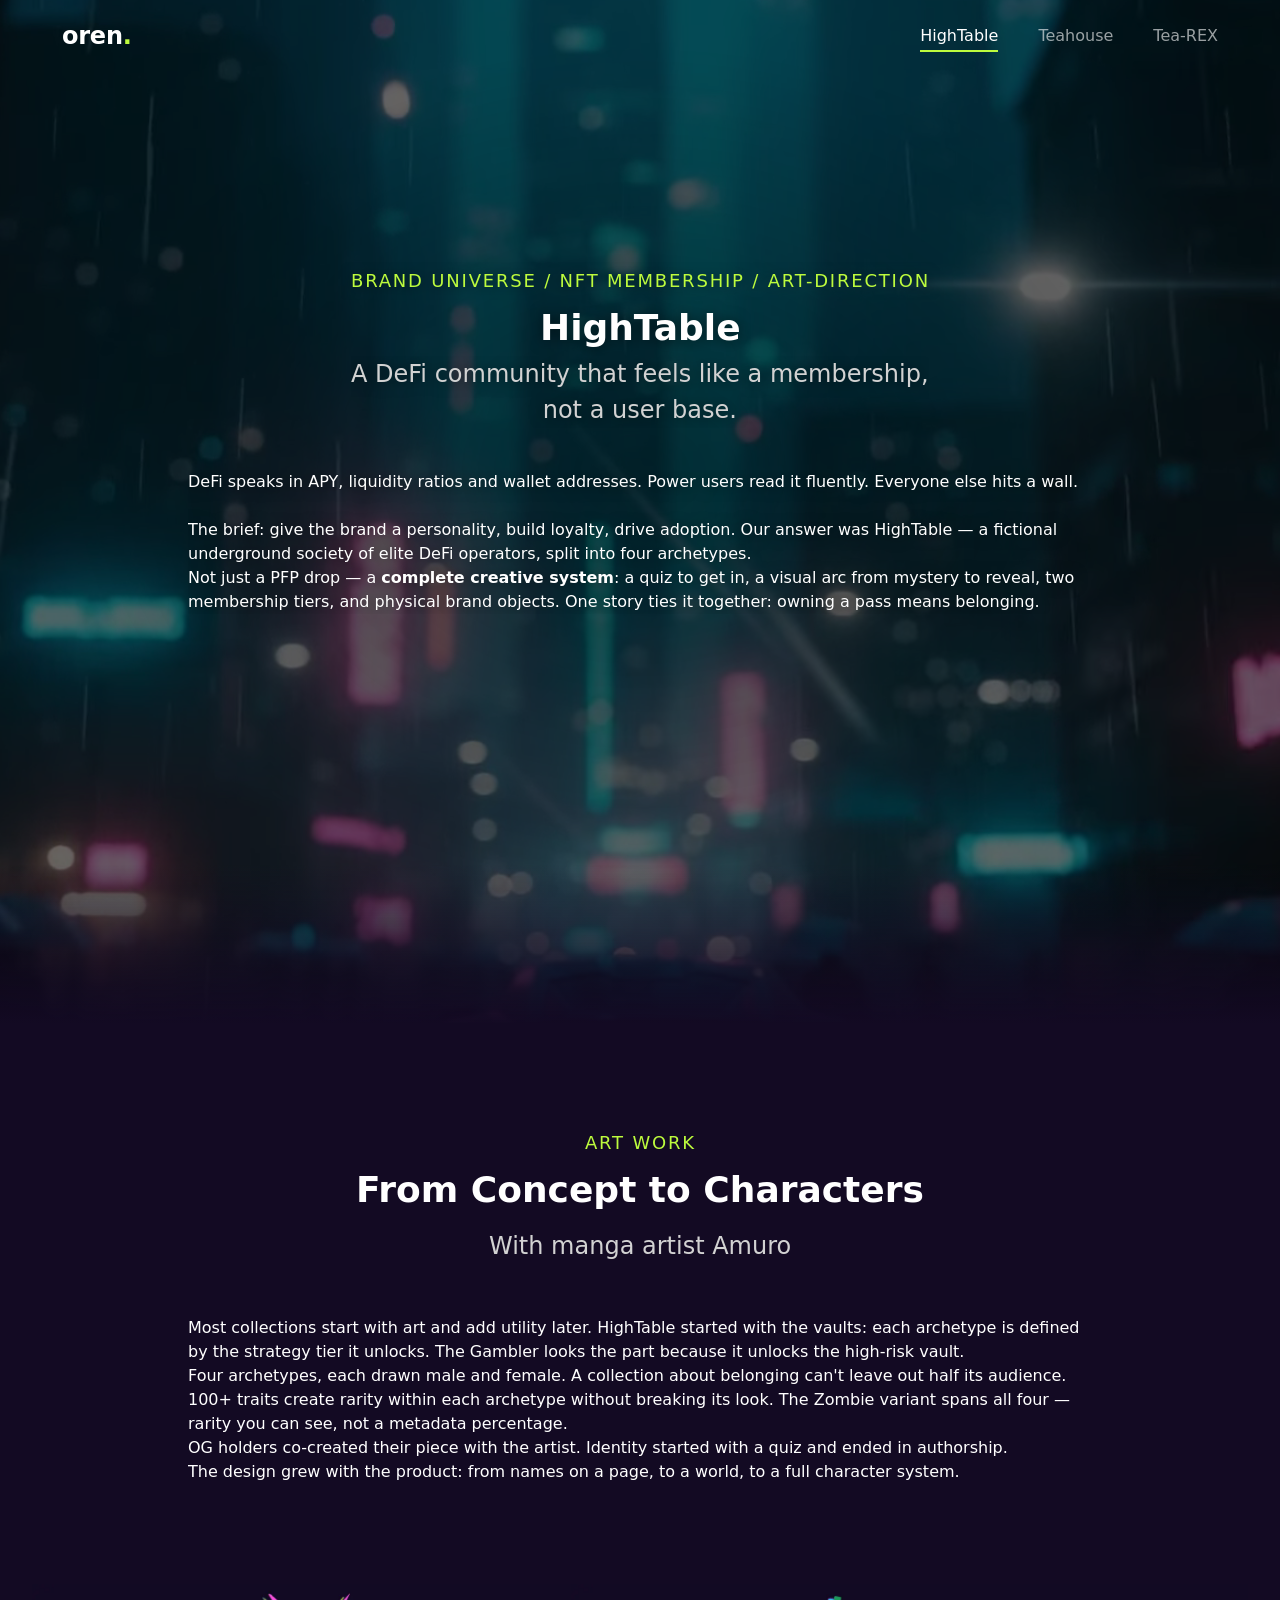
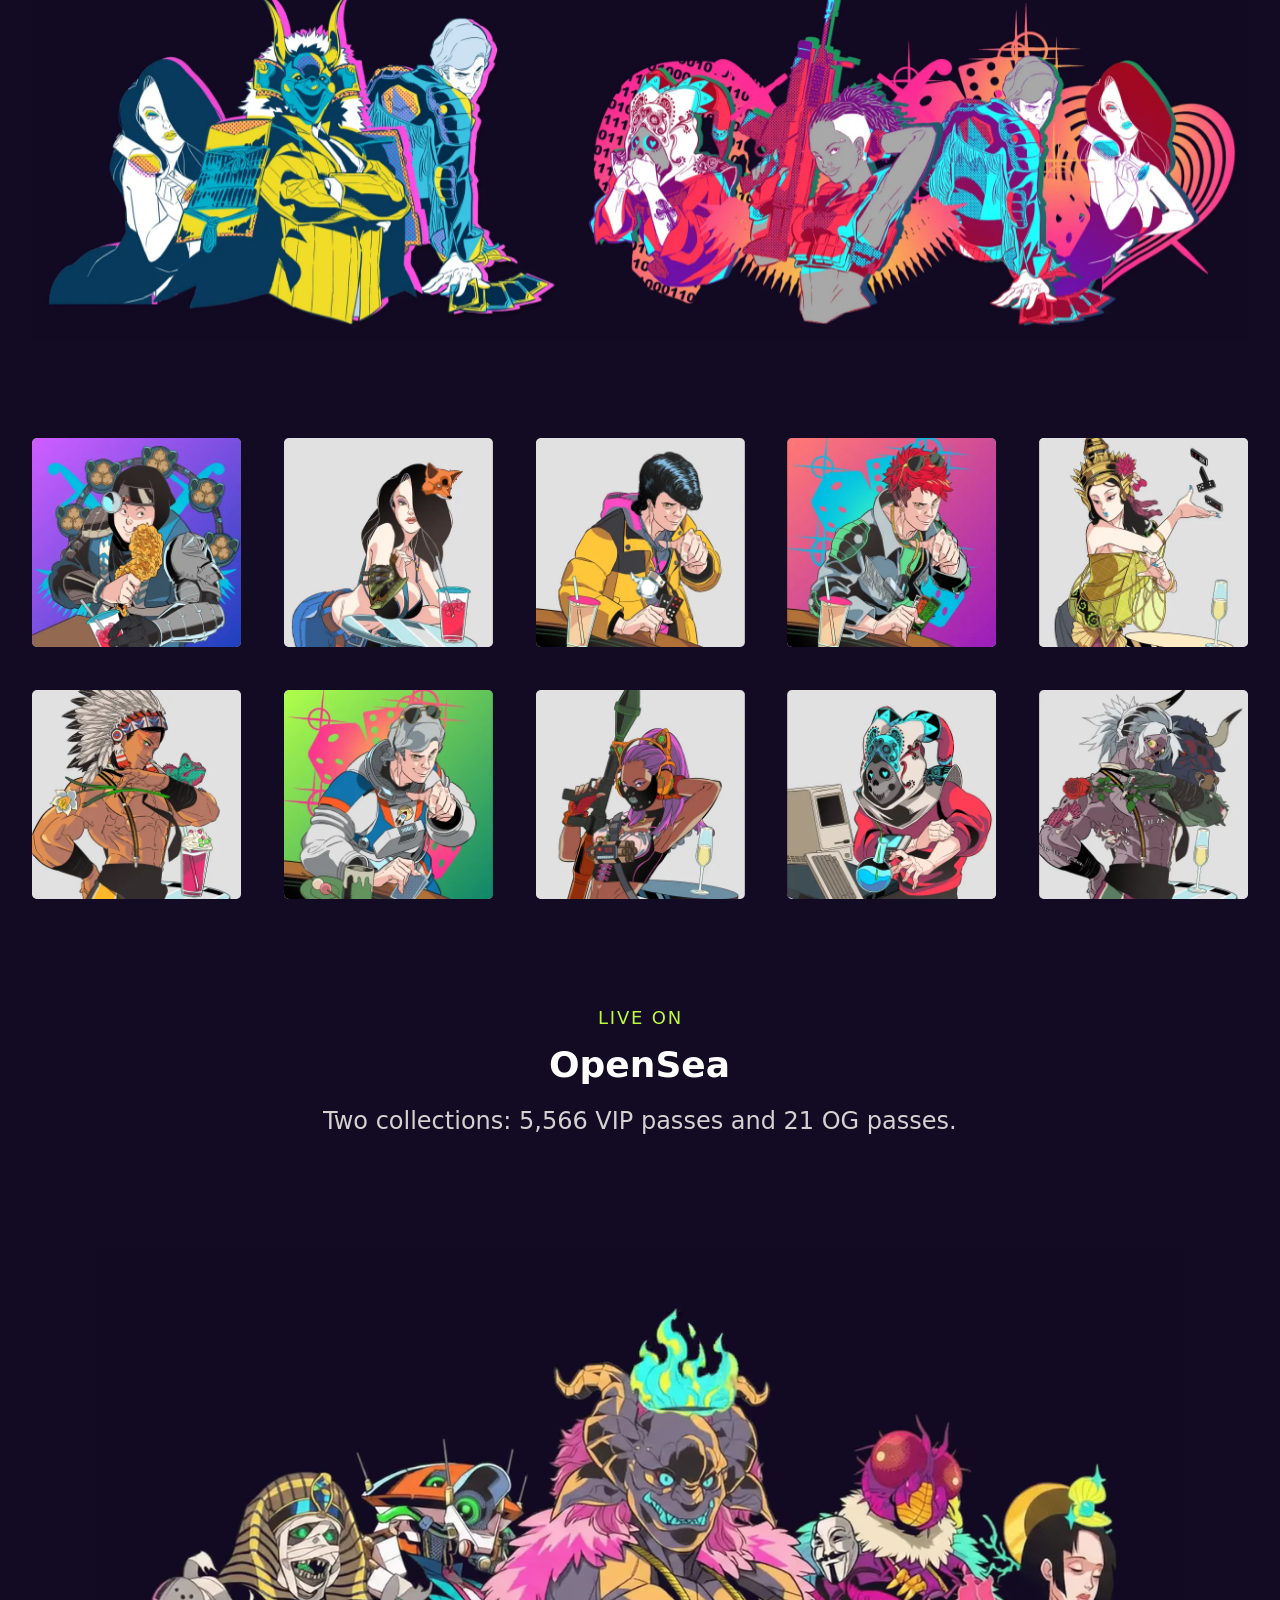
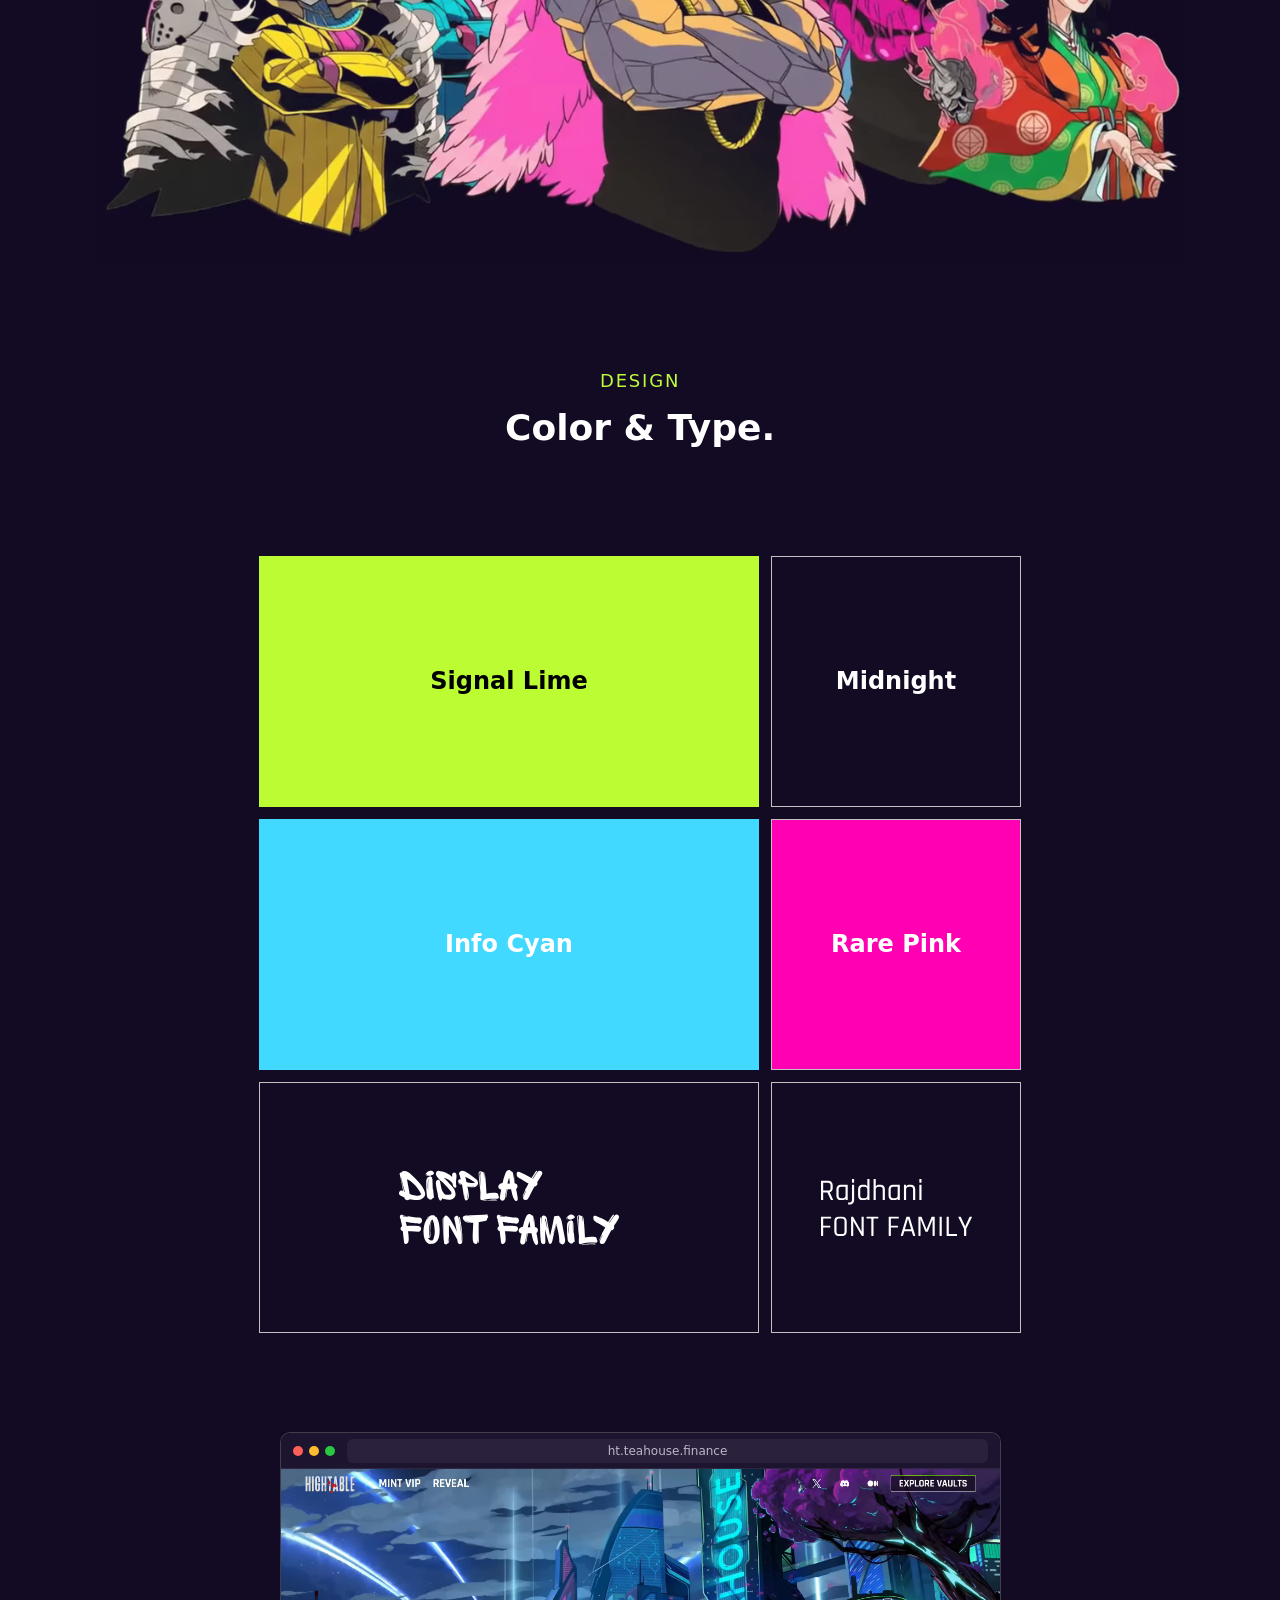
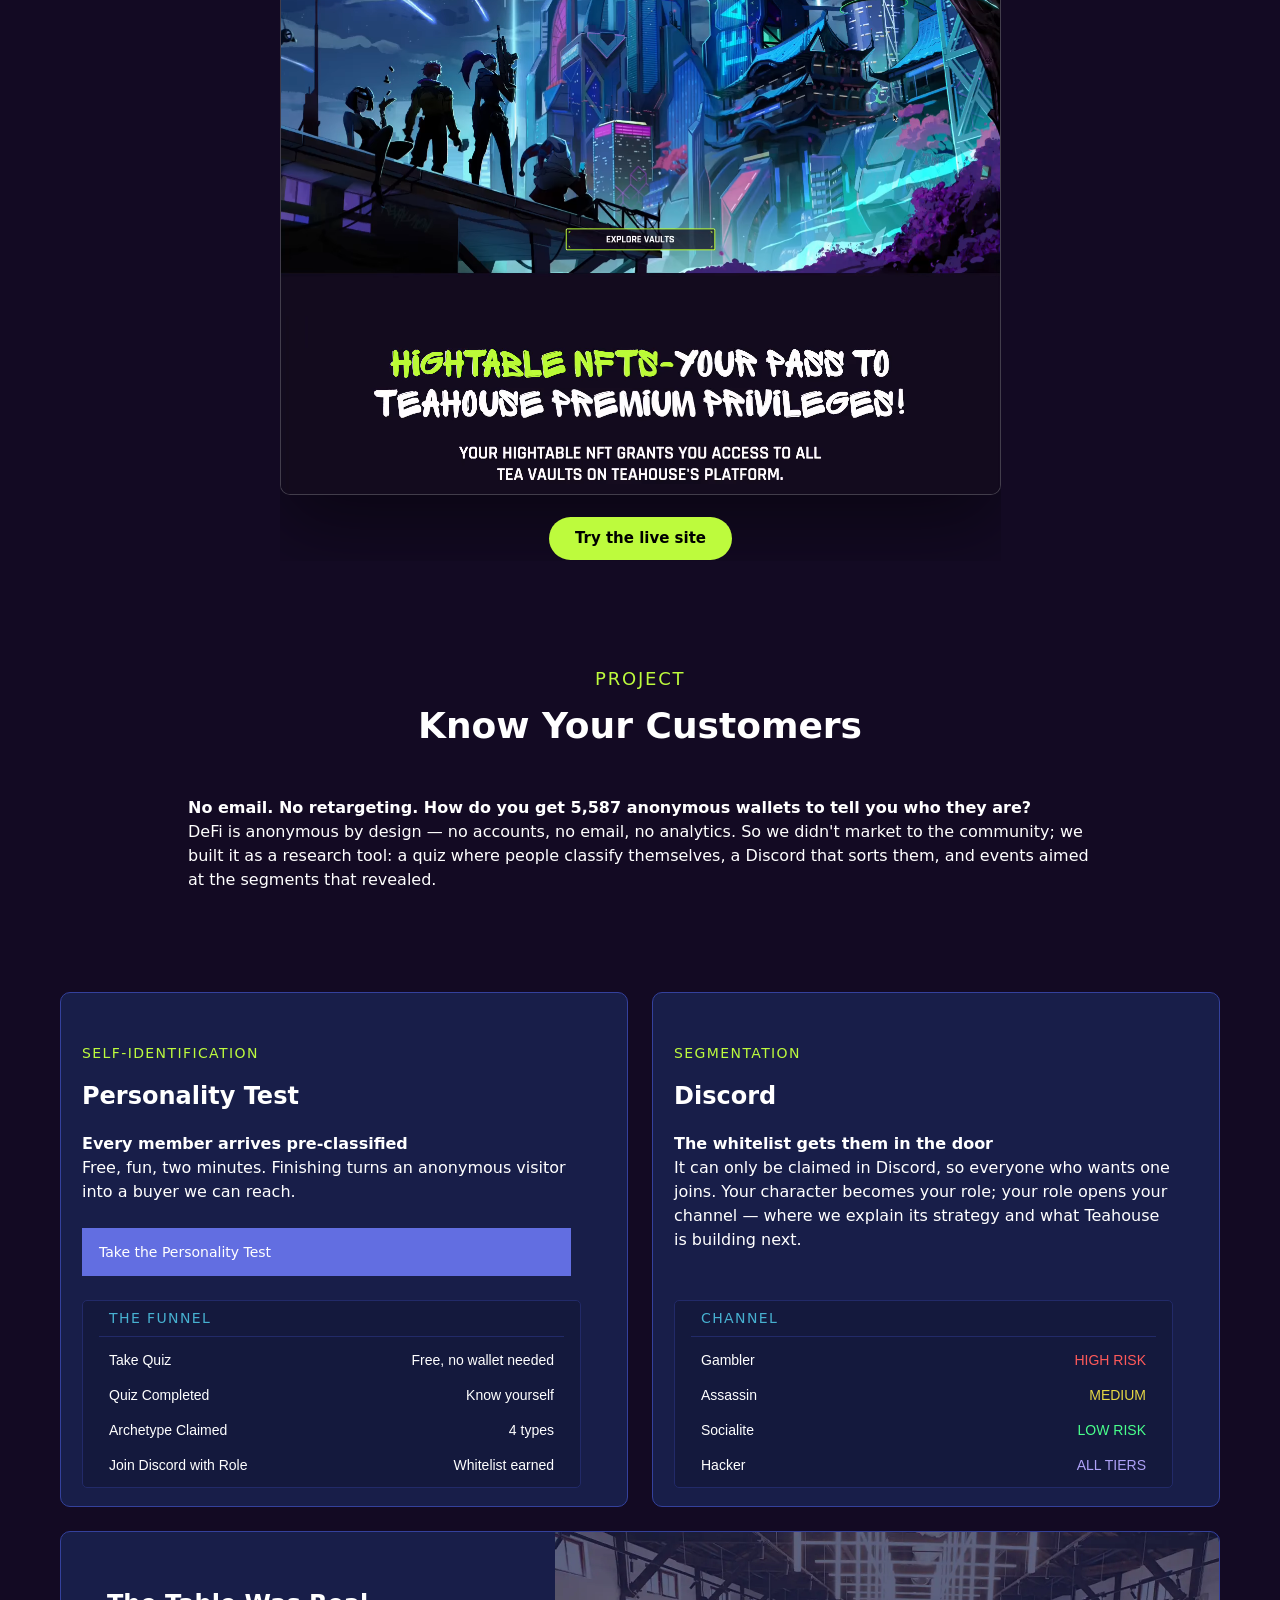
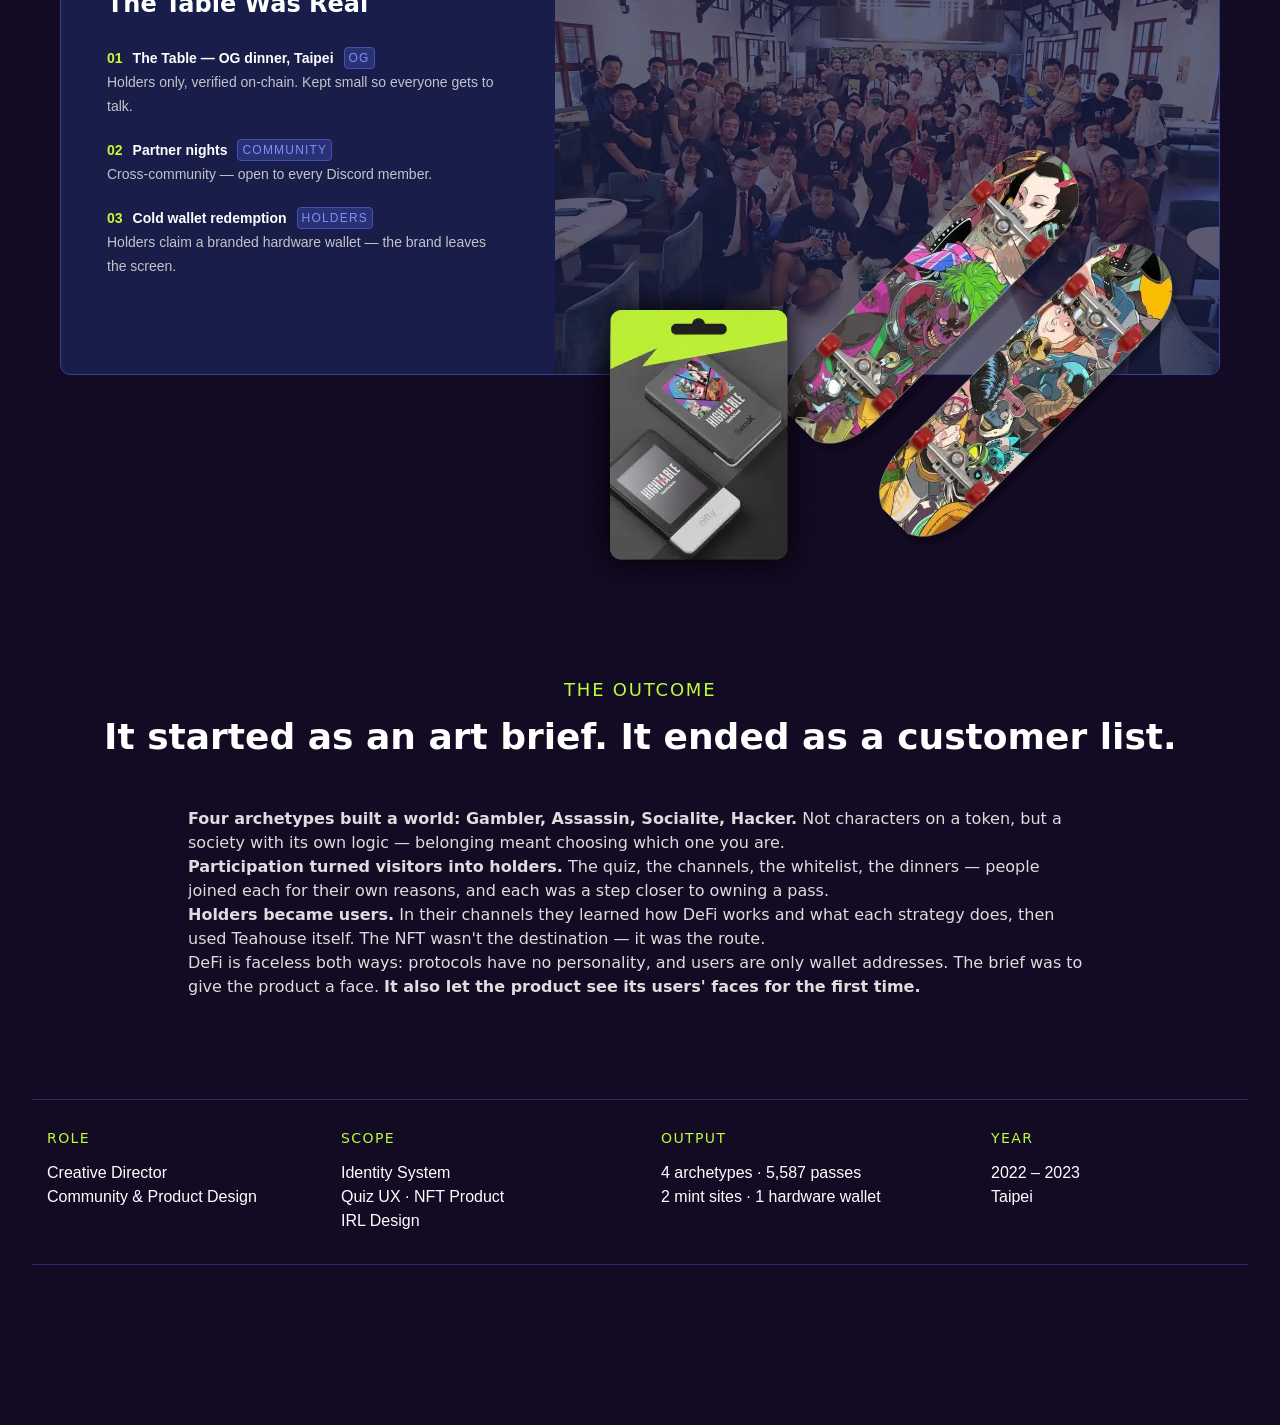
==== commit 88e06e4d: "HighTable: play the personality test in a pop-up The quiz becomes quiz.html (its embedded images mov" ====
--- a/hightable.html
+++ b/hightable.html
@@ -5,6 +5,16 @@
   <meta name="viewport" content="width=device-width, initial-scale=1">
   <title>HighTable — Oren</title>
   <meta name="description" content="HighTable: brand universe, NFT membership and art direction for Teahouse Finance.">
+  <meta property="og:type" content="website">
+  <meta property="og:site_name" content="Oren — Portfolio">
+  <meta property="og:title" content="HighTable — Oren">
+  <meta property="og:description" content="HighTable: brand universe, NFT membership and art direction for Teahouse Finance.">
+  <meta property="og:url" content="https://orensheep.github.io/teahouse/hightable.html">
+  <meta property="og:image" content="https://orensheep.github.io/teahouse/assets/og/hightable.jpg">
+  <meta property="og:image:width" content="1200">
+  <meta property="og:image:height" content="627">
+  <meta property="og:image:alt" content="HighTable — Oren — cover">
+  <meta name="twitter:card" content="summary_large_image">
   <script>document.documentElement.classList.add("js")</script>
   <link rel="preload" href="fonts/geist-latin.woff2" as="font" type="font/woff2" crossorigin>
   <link rel="stylesheet" href="css/style.css">
@@ -155,7 +165,7 @@
           <p class="ht-card__cat">SELF-IDENTIFICATION</p>
           <h3 class="ht-card__title">Personality Test</h3>
           <p class="ht-card__body"><strong>Every member arrives pre-classified</strong>Free, fun, two minutes. Finishing turns an anonymous visitor into a buyer we can reach.</p>
-          <a class="ht-button only-desktop" href="https://ht.teahouse.finance/" target="_blank" rel="noopener">Take the Personality Test</a>
+          <a class="ht-button only-desktop" href="quiz.html" data-quiz-open>Take the Personality Test</a>
           <div class="ht-list">
             <p class="ht-list__label">THE FUNNEL</p>
             <div class="ht-list__rule"></div>
@@ -185,7 +195,7 @@
       </div>
 
       <div class="ht-quiz only-tablet" data-reveal>
-        <a class="ht-button" href="https://ht.teahouse.finance/" target="_blank" rel="noopener">Take the Personality Test</a>
+        <a class="ht-button" href="quiz.html" data-quiz-open>Take the Personality Test</a>
       </div>
 
       <div class="table-real">
@@ -239,6 +249,11 @@
     </footer>
   </main>
 
+  <dialog class="quiz-modal" aria-label="HighTable personality test">
+    <button class="quiz-modal__close" type="button" aria-label="Close the personality test">&times;</button>
+    <iframe class="quiz-modal__frame" title="What kind of HighTable member are you?"></iframe>
+  </dialog>
+
   <script src="js/main.js" defer></script>
 </body>
 </html>
--- a/css/style.css
+++ b/css/style.css
@@ -957,6 +957,67 @@
 .only-tablet,
 .only-mobile { display: none !important; }
 
+/* Rex gauge: one sprite per state (animated GIFs and still PNGs share an
+   80x85 frame), from rich to RIP, bottoms on a common baseline. */
+.rex-row {
+  width: min(1103px, calc(100% - 2 * var(--gutter)));
+  display: flex;
+  flex-wrap: wrap;
+  justify-content: space-between;
+  align-items: flex-end;
+}
+.rex-row img { width: 84px; height: auto; aspect-ratio: 80 / 85; object-fit: contain; image-rendering: pixelated; }
+
+/* Animated sprites laid over the stills baked into a screenshot
+   (x / y / size as % of the image, desktop and mobile). */
+.sprite-overlay { position: relative; }
+.sprite-overlay .sprite-overlay__gif {
+  position: absolute;
+  left: var(--x);
+  top: var(--y);
+  width: var(--s);
+  height: auto;
+  image-rendering: pixelated;
+  pointer-events: none;
+}
+
+/* Personality test pop-up (HighTable) */
+.quiz-modal {
+  width: min(1200px, 94vw);
+  height: min(780px, 90vh);
+  max-width: none;
+  max-height: none;
+  padding: 0;
+  border: 1px solid rgba(255, 255, 255, 0.16);
+  border-radius: 14px;
+  background: #1a1a1a;
+  overflow: hidden;
+  box-shadow: 0 40px 120px rgba(0, 0, 0, 0.6);
+}
+.quiz-modal::backdrop { background: rgba(8, 4, 16, 0.78); backdrop-filter: blur(4px); }
+.quiz-modal[open] { animation: quizIn 0.35s var(--ease-out); }
+@keyframes quizIn { from { opacity: 0; transform: translateY(16px) scale(0.98); } }
+.quiz-modal__frame { display: block; width: 100%; height: 100%; border: 0; }
+.quiz-modal__close {
+  position: absolute;
+  top: 12px;
+  right: 12px;
+  z-index: 2;
+  width: 40px;
+  height: 40px;
+  border: 0;
+  border-radius: 50%;
+  background: rgba(255, 255, 255, 0.1);
+  color: #fff;
+  font-size: 26px;
+  line-height: 1;
+  cursor: pointer;
+  transition: background 0.2s ease, color 0.2s ease;
+}
+.quiz-modal__close:hover { background: var(--accent); color: #000; }
+.quiz-modal__close:focus-visible { outline: 2px solid var(--accent); outline-offset: 2px; }
+@media (prefers-reduced-motion: reduce) { .quiz-modal[open] { animation: none; } }
+
 @media (max-width: 1199px) {
   :root {
     --page-top: 185px;
@@ -1055,6 +1116,7 @@
   .awards { width: min(var(--col), calc(100% - 2 * var(--gutter))); gap: 32px; }
 
   /* ---------- Tea-REX ---------- */
+  .rex-row { width: min(625px, calc(100% - 2 * var(--gutter))); justify-content: center; column-gap: 20px; }
   .subhead { width: min(var(--col), calc(100% - 2 * var(--gutter))); }
   .jungle {
     width: min(var(--col), calc(100% - 2 * var(--gutter)));
@@ -1221,7 +1283,11 @@
 
   .awards { width: min(348px, calc(100% - 2 * var(--gutter))); grid-template-columns: 1fr; gap: 30px; }
 
+  .quiz-modal { width: 100vw; height: 100dvh; border: 0; border-radius: 0; }
   /* ---------- Tea-REX ---------- */
+  .sprite-overlay .sprite-overlay__gif { left: var(--mx); top: var(--my); width: var(--ms); }
+  .rex-row { width: min(287px, calc(100% - 2 * var(--gutter))); column-gap: 7px; }
+  .rex-row img { width: 91px; }
   .subhead { width: calc(100% - 2 * var(--gutter)); }
   .jungle { width: calc(100% - 2 * var(--gutter)); }
   .jungle img { width: 359px; }
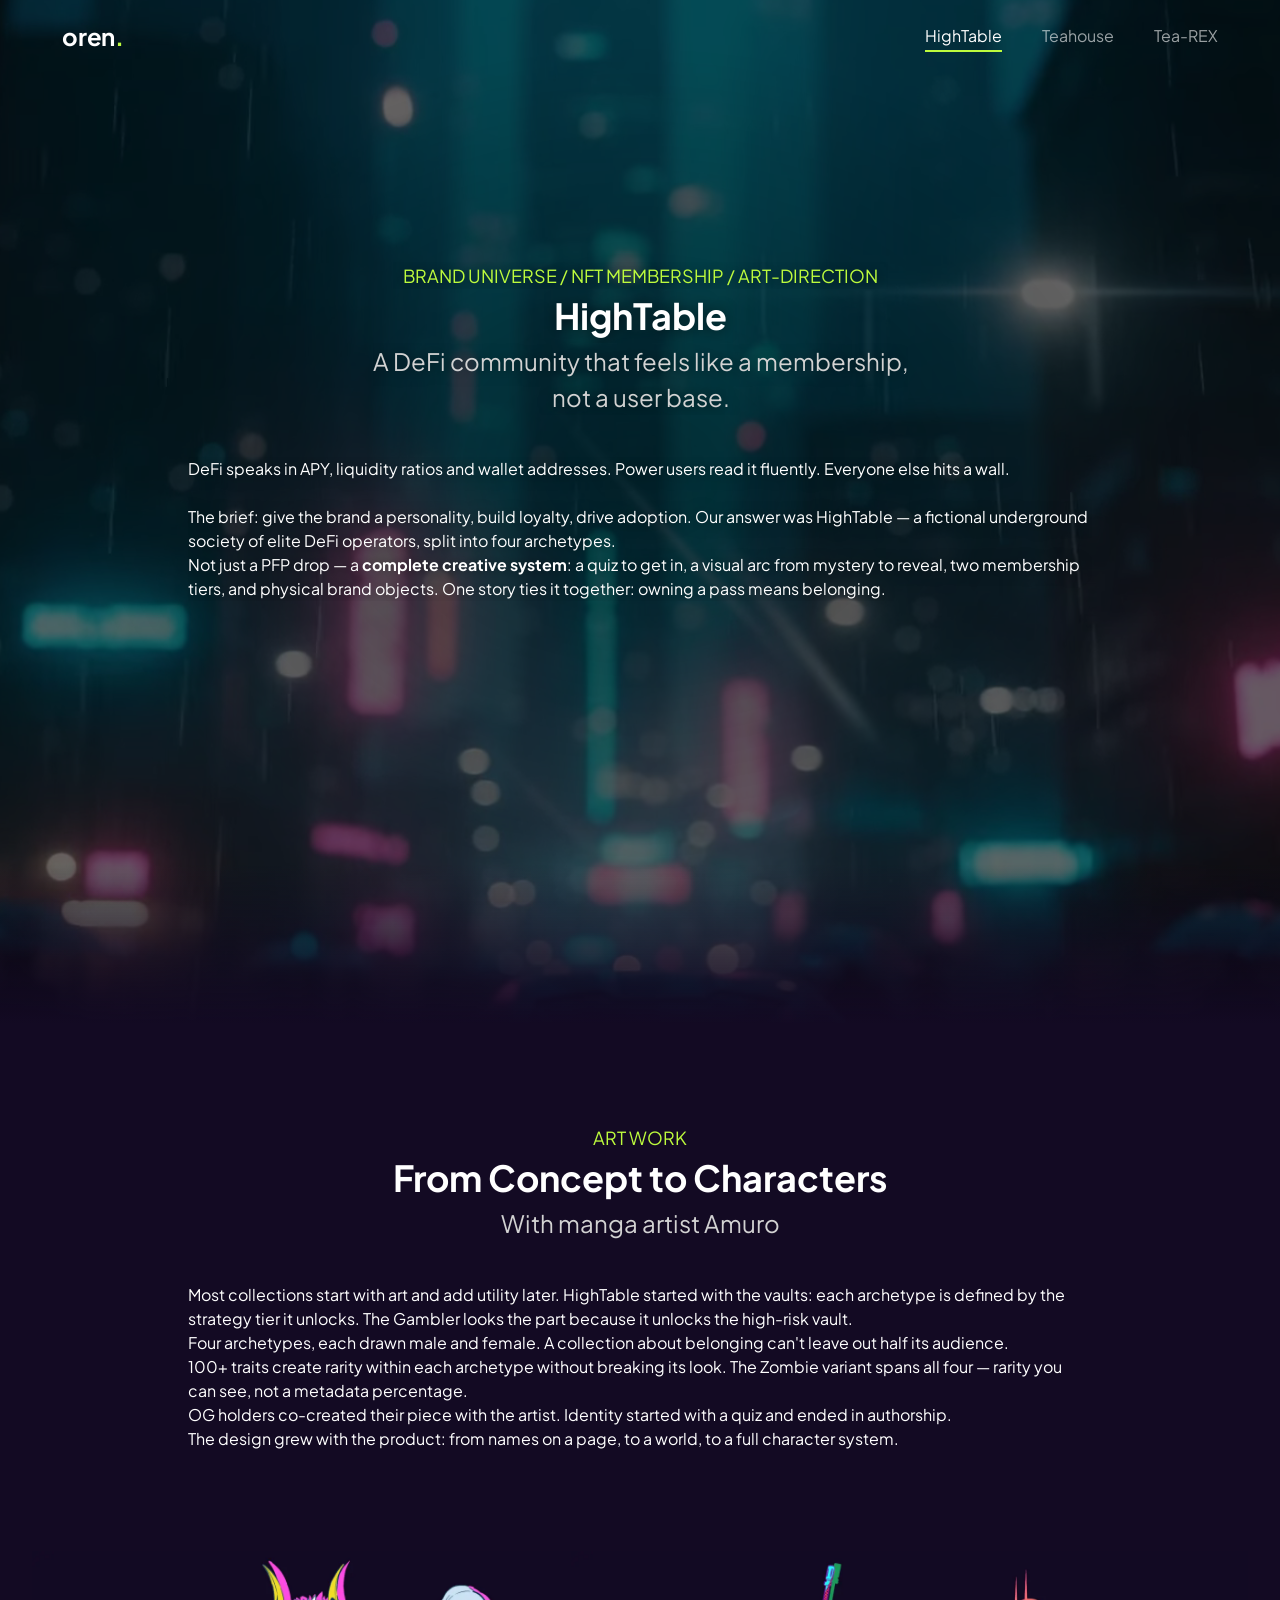
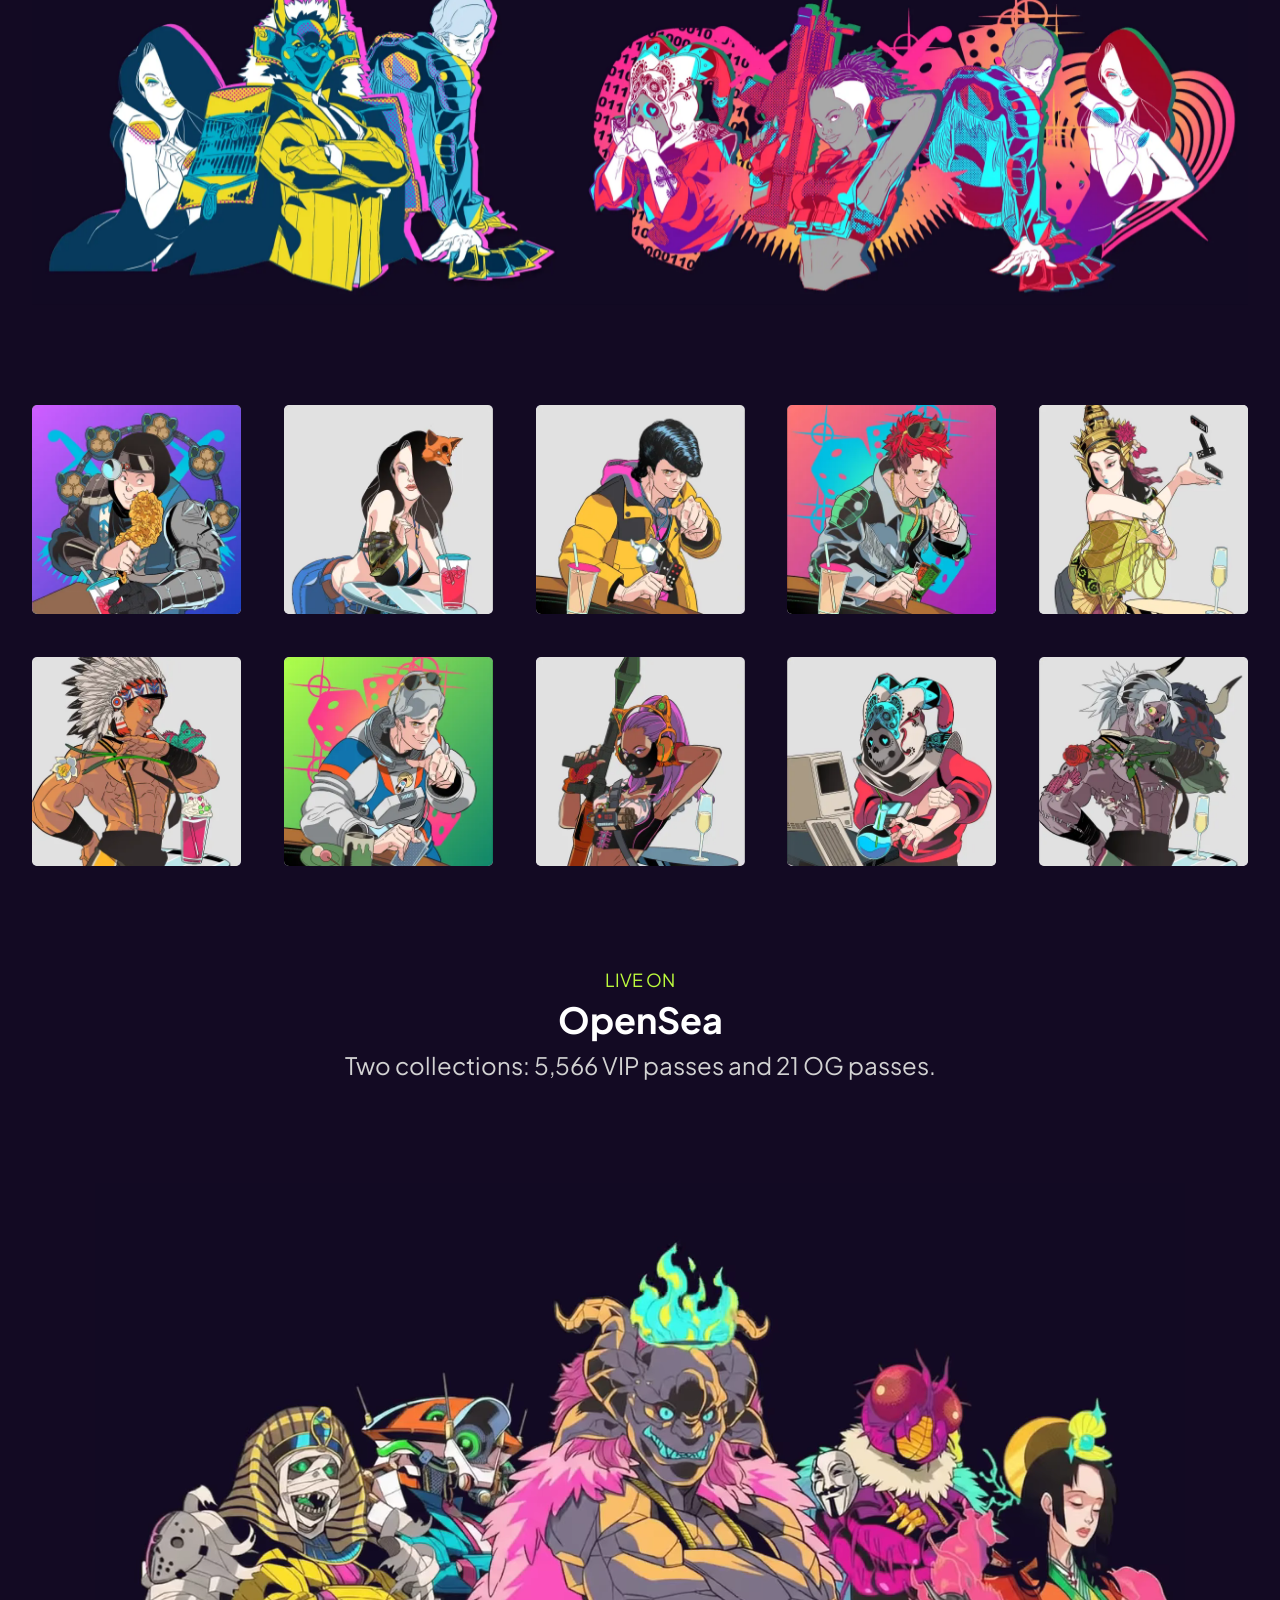
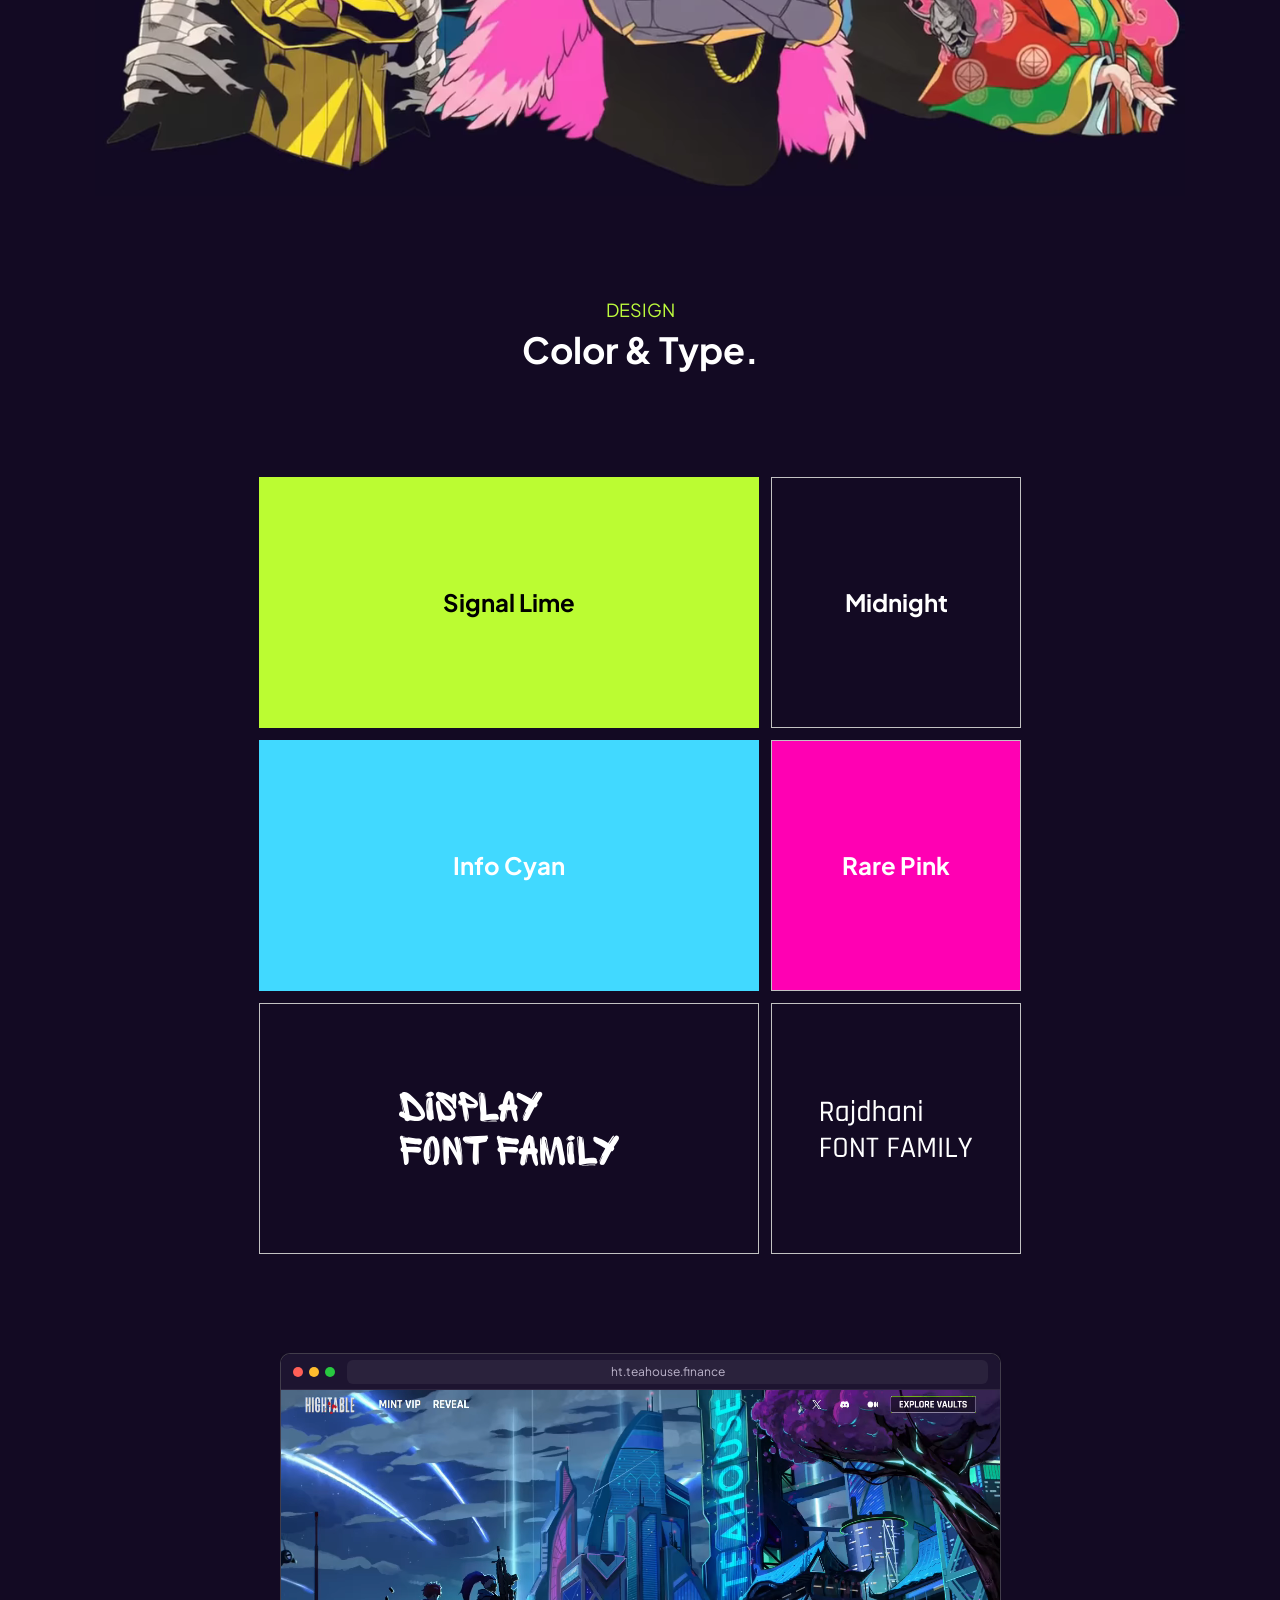
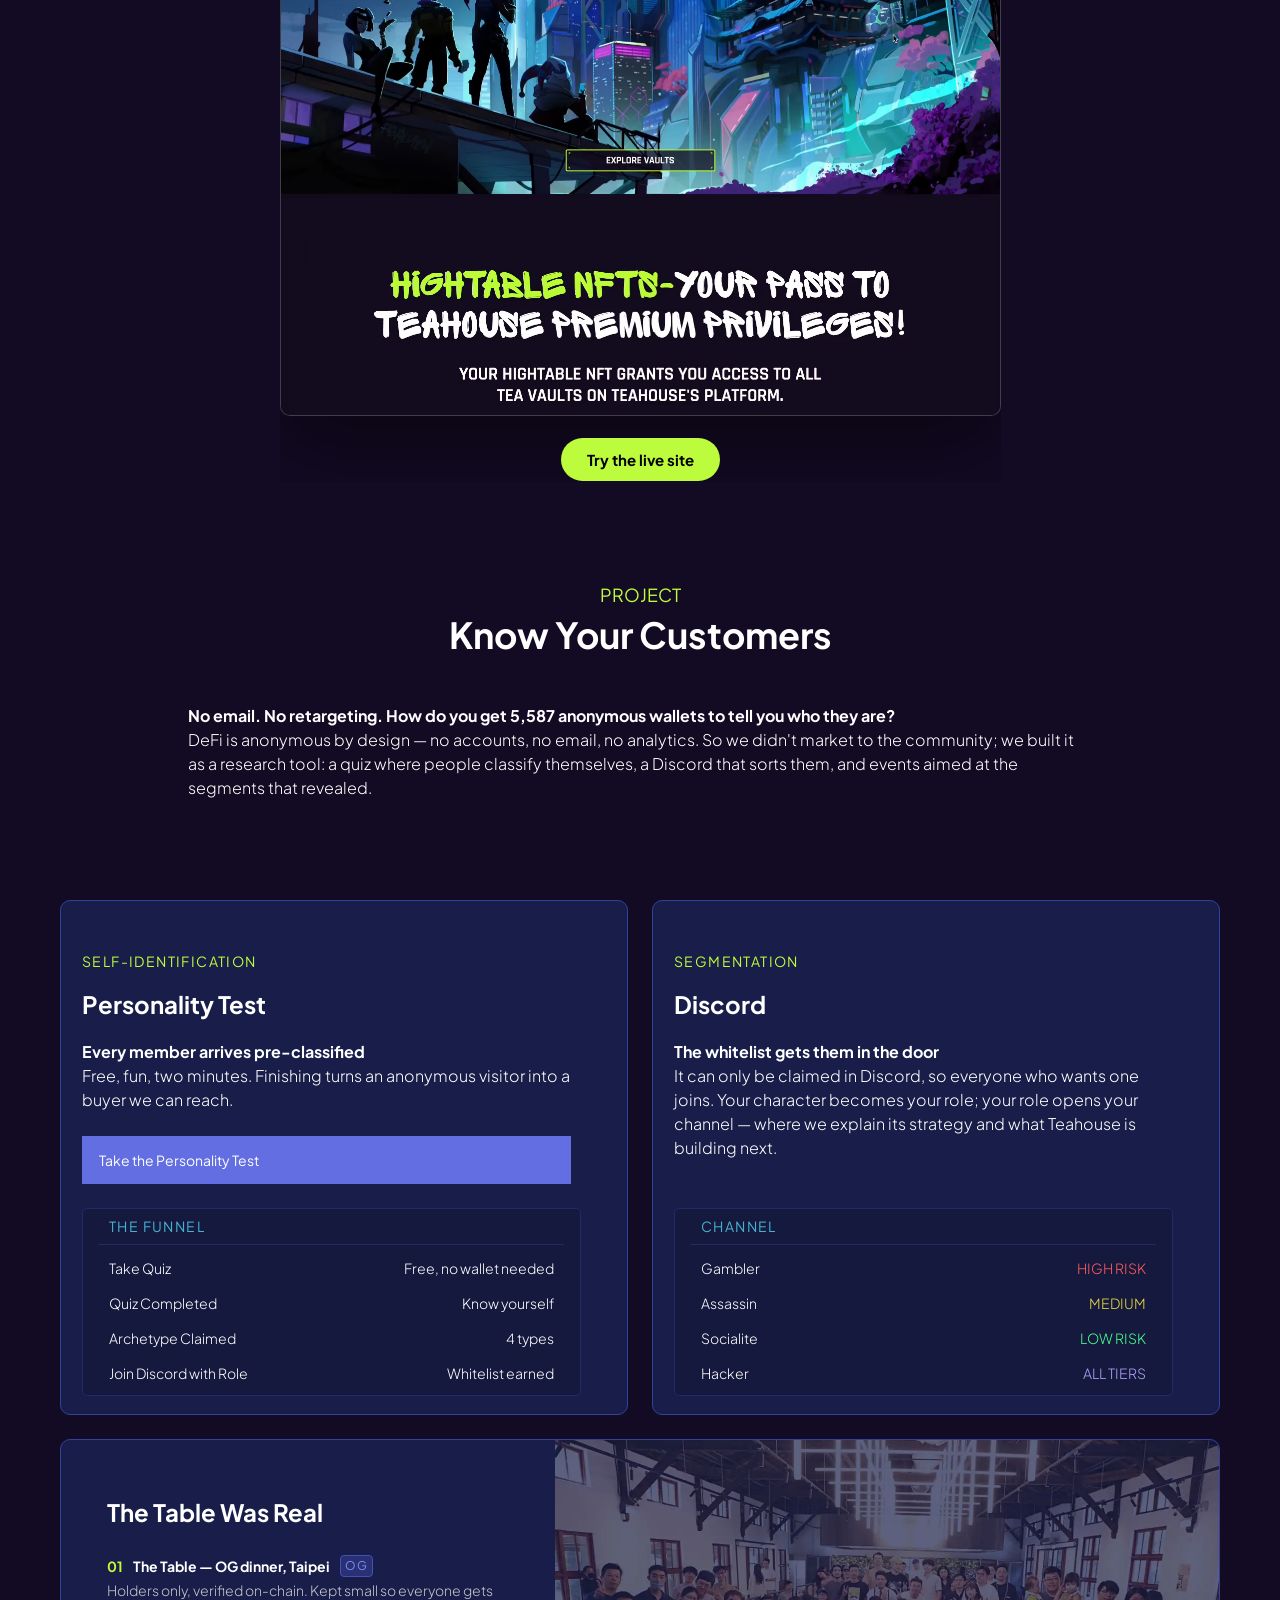
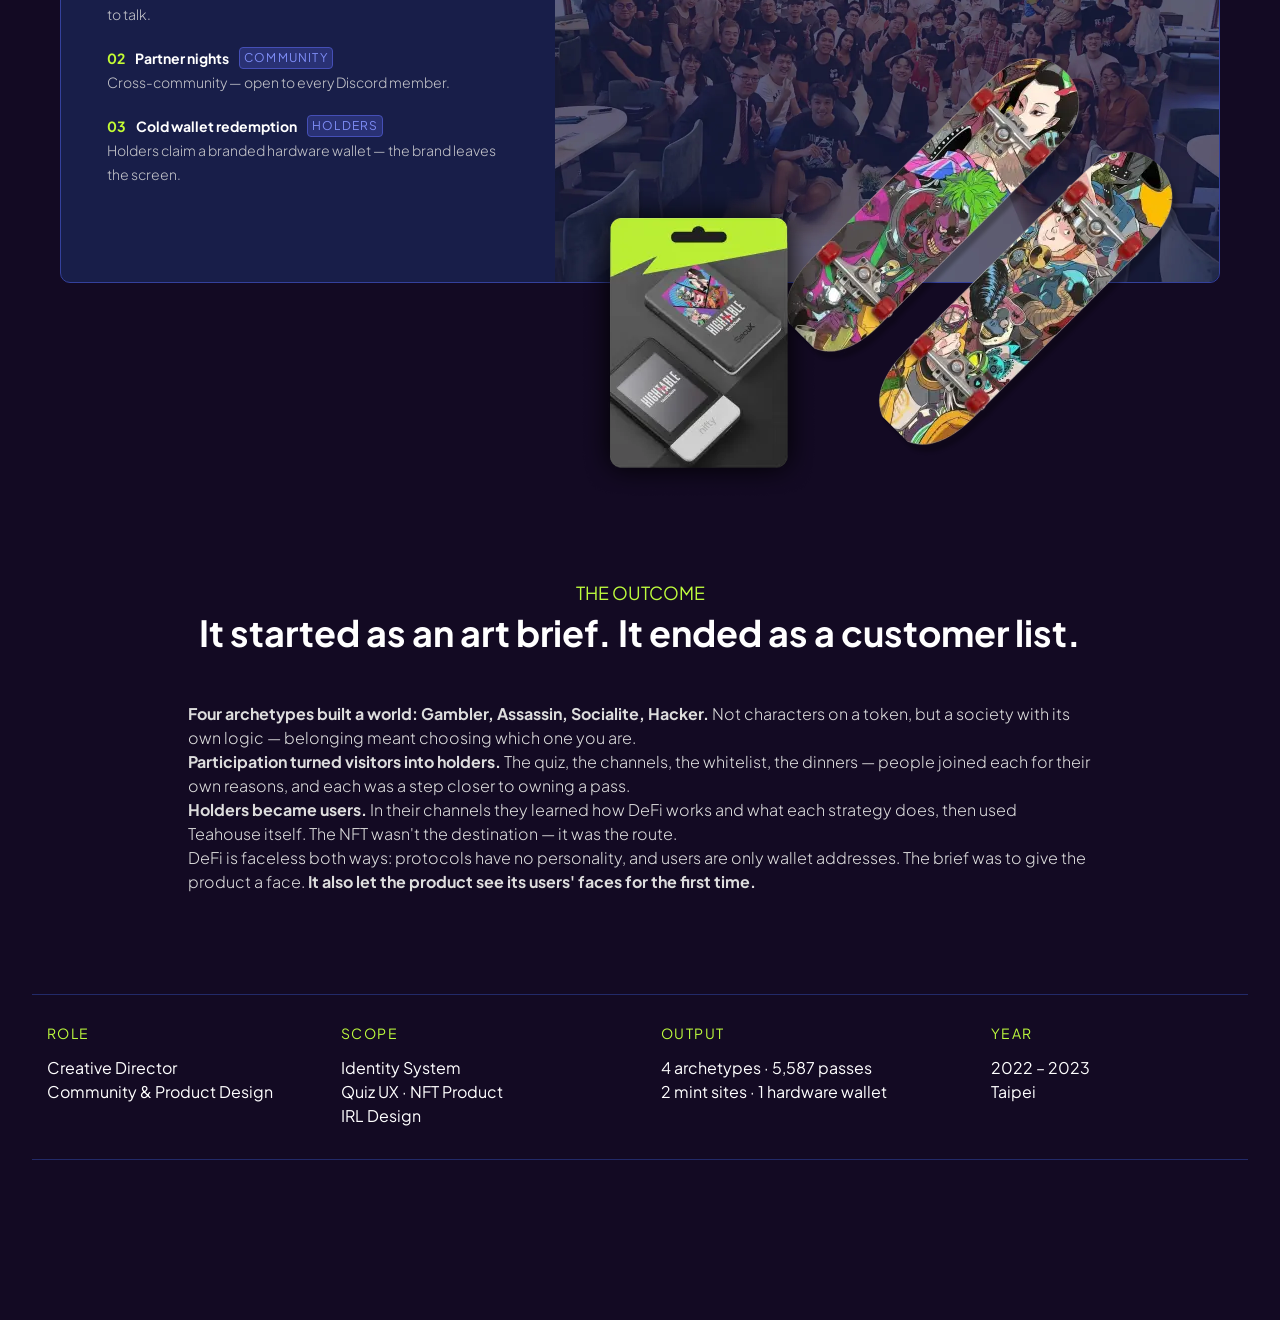
==== commit baa833cd: "Apply the design system's typography Plus Jakarta Sans (self-hosted variable font) replaces Geist an" ====
--- a/hightable.html
+++ b/hightable.html
@@ -16,7 +16,7 @@
   <meta property="og:image:alt" content="HighTable — Oren — cover">
   <meta name="twitter:card" content="summary_large_image">
   <script>document.documentElement.classList.add("js")</script>
-  <link rel="preload" href="fonts/geist-latin.woff2" as="font" type="font/woff2" crossorigin>
+  <link rel="preload" href="fonts/plus-jakarta-sans-latin.woff2" as="font" type="font/woff2" crossorigin>
   <link rel="stylesheet" href="css/style.css">
 </head>
 <body class="theme-hightable">
--- a/css/style.css
+++ b/css/style.css
@@ -6,18 +6,12 @@
    below so every page shares one rhythm.
    ========================================================================== */
 
+/* Type: Plus Jakarta Sans everywhere (design system "jarkata"), self-hosted
+   variable font, 200–800. */
 @font-face {
-  font-family: "Geist";
-  src: url("../fonts/geist-latin.woff2") format("woff2");
-  font-weight: 100 900;
-  font-style: normal;
-  font-display: swap;
-}
-
-@font-face {
-  font-family: "Inter";
-  src: url("../fonts/inter-latin.woff2") format("woff2");
-  font-weight: 100 900;
+  font-family: "Plus Jakarta Sans";
+  src: url("../fonts/plus-jakarta-sans-latin.woff2") format("woff2");
+  font-weight: 200 800;
   font-style: normal;
   font-display: swap;
 }
@@ -57,7 +51,7 @@
   margin: 0;
   background: var(--bg);
   color: var(--text);
-  font-family: "Geist", "Inter", system-ui, sans-serif;
+  font-family: "Plus Jakarta Sans", system-ui, sans-serif;
   font-size: 16px;
   line-height: 24px;
   -webkit-font-smoothing: antialiased;
@@ -201,29 +195,33 @@
   text-align: center;
 }
 
+/* Design-system text styles: color-tag 18/400, heading 36/700,
+   subtitle 24/400, body 16/400 — all at 1.5 line height, no tracking. */
 .sh__cat {
   margin: 0;
-  padding: 10px;
+  padding: 0 10px;
   font-size: 18px;
-  line-height: 1;
-  letter-spacing: 1.8px;
+  font-weight: 400;
+  line-height: 1.5;
+  letter-spacing: 0;
   color: var(--accent);
 }
 
 .sh__title {
   margin: 0;
-  padding: 10px;
+  padding: 0 10px;
   font-size: 36px;
   font-weight: 700;
-  line-height: 1;
+  line-height: 1.5;
   white-space: nowrap;
 }
 
 .sh__sub {
   margin: 0;
-  padding: 10px 0;
+  padding: 0;
   font-size: 24px;
-  line-height: 36px;
+  font-weight: 400;
+  line-height: 1.5;
   color: var(--text-muted);
 }
 
@@ -231,7 +229,7 @@
 
 /* ---------- Body copy ---------- */
 
-.prose { width: 100%; font-size: 16px; line-height: 24px; }
+.prose { width: 100%; font-size: 16px; font-weight: 400; line-height: 1.5; }
 .prose p { margin: 0; }
 .prose p.sp { margin-top: 24px; }
 .prose--soft { color: var(--text-soft); }
@@ -288,7 +286,6 @@
 
 .details__value {
   margin: 0;
-  font-family: "Inter", sans-serif;
   font-size: 16px;
   line-height: 24px;
 }
@@ -688,7 +685,6 @@
   display: flex;
   justify-content: space-between;
   padding: 0 10px;
-  font-family: "Inter", sans-serif;
   font-size: 14px;
   font-weight: 300;
   line-height: 24px;
@@ -734,7 +730,6 @@
 }
 
 .event {
-  font-family: "Inter", sans-serif;
   font-size: 14px;
   line-height: 24px;
 }
@@ -750,7 +745,6 @@
 
 .event__tag {
   padding: 4px;
-  font-family: "Geist", sans-serif;
   font-size: 12px;
   font-weight: 400;
   line-height: 1;
@@ -821,7 +815,7 @@
   font-size: 18px;
   font-weight: 700;
   line-height: 1;
-  letter-spacing: 1.8px;
+  letter-spacing: 0;
   color: var(--accent);
 }
 
@@ -889,7 +883,6 @@
 .persona__row dd {
   margin: 0;
   padding: 0 10px;
-  font-family: "Inter", sans-serif;
   font-size: 14px;
   font-weight: 300;
   line-height: 24px;
@@ -1041,7 +1034,7 @@
   .nav__links a { font-size: 15px; }
 
   /* headers wrap instead of overflowing the narrower column */
-  .sh__title { white-space: normal; text-wrap: balance; line-height: 1.15; }
+  .sh__title { white-space: normal; text-wrap: balance; }
   .sh__sub { text-wrap: balance; }
 
   .block { width: min(var(--tw, var(--w, 100%)), calc(100% - 2 * var(--gutter))); }
@@ -1227,12 +1220,10 @@
 
   /* type */
   .sh { gap: 12px; }
-  .sh__cat { padding: 0; font-size: 14px; letter-spacing: 1.4px; line-height: 1.3; text-wrap: balance; }
-  .sh__title { padding: 0; font-size: 30px; line-height: 1.15; }
-  .sh--intro .sh__title { font-size: 36px; }
-  .sh__sub { padding: 0; font-size: 20px; line-height: 1.35; }
-  .prose { line-height: 1.55; }
-  .prose p.sp { margin-top: 1.55em; }
+  .sh__cat { padding: 0; text-wrap: balance; }
+  .sh__title { padding: 0; font-size: 32px; }
+  .sh__sub { padding: 0; font-size: 20px; }
+  .prose p.sp { margin-top: 1.5em; }
 
   .block { width: min(var(--mw, 100%), calc(100% - 2 * var(--gutter))); }
   .block--bleed { width: min(var(--mw, 100%), 100%); }
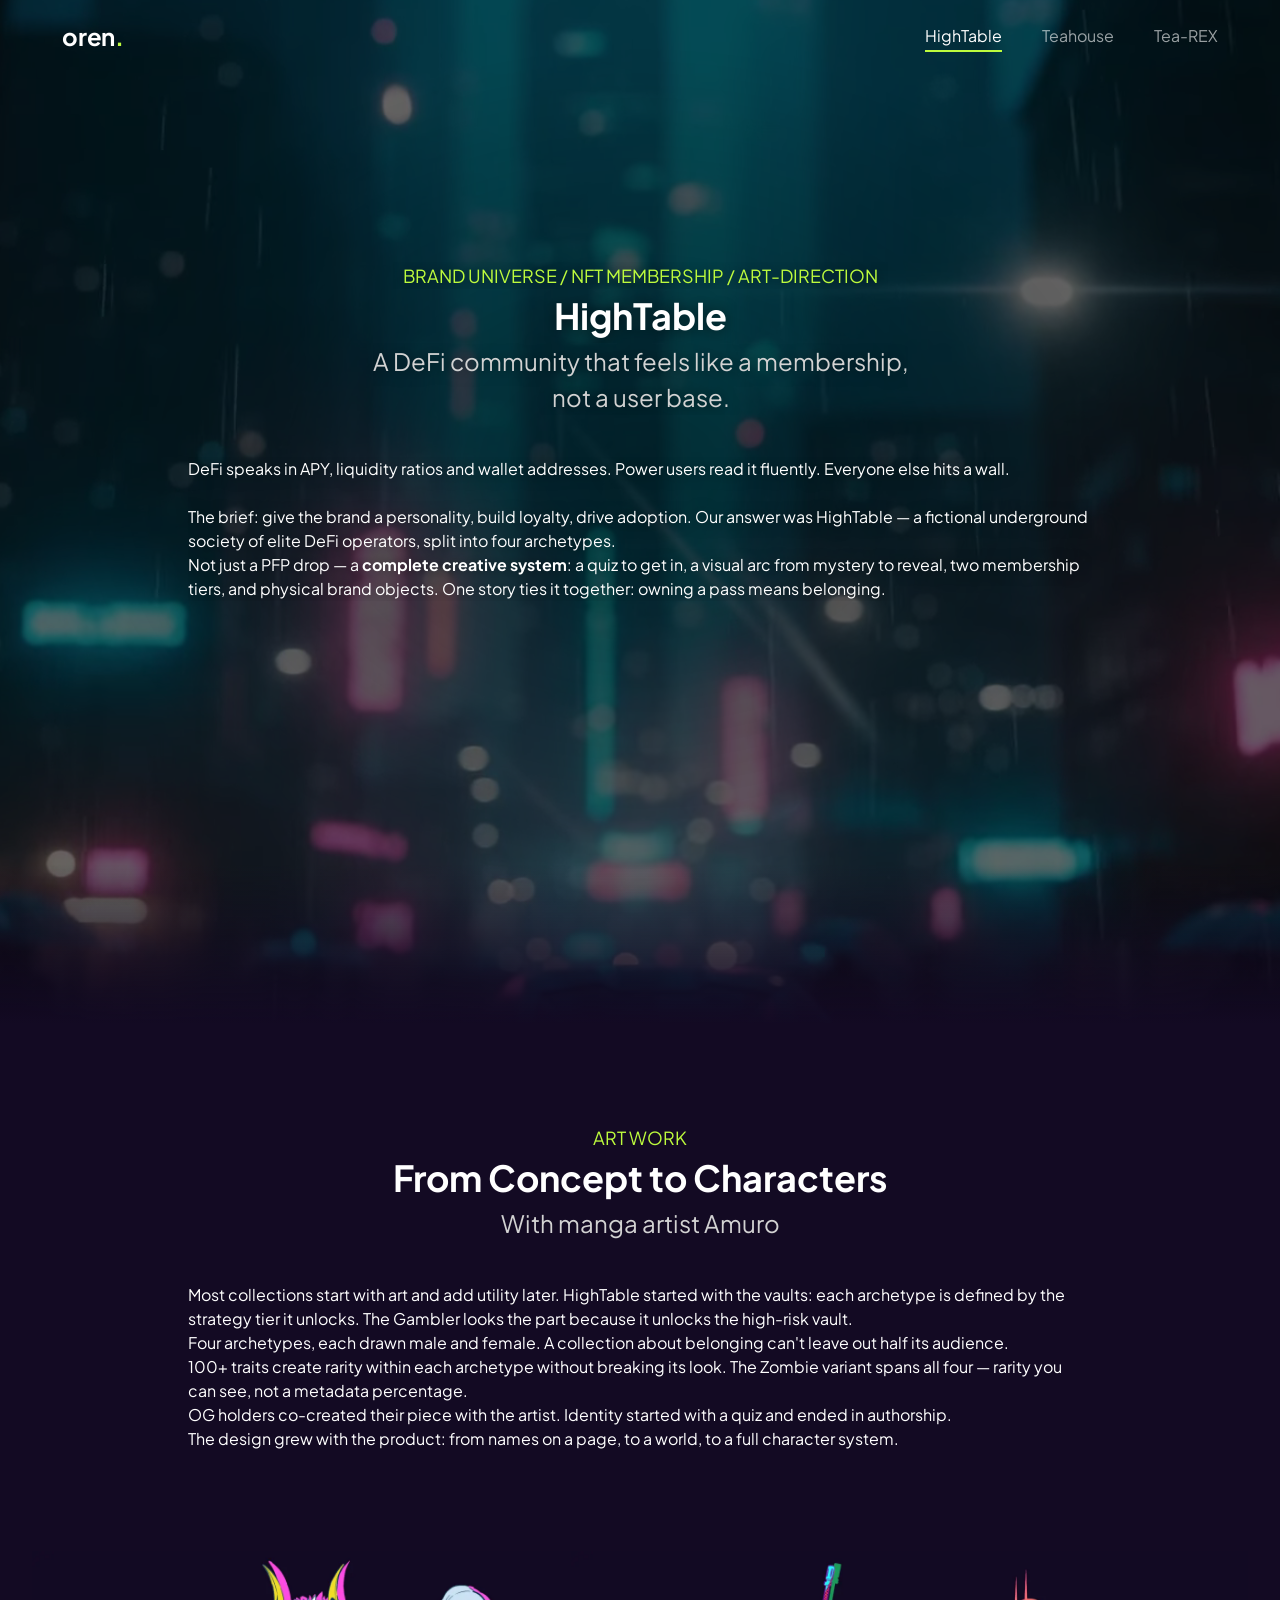
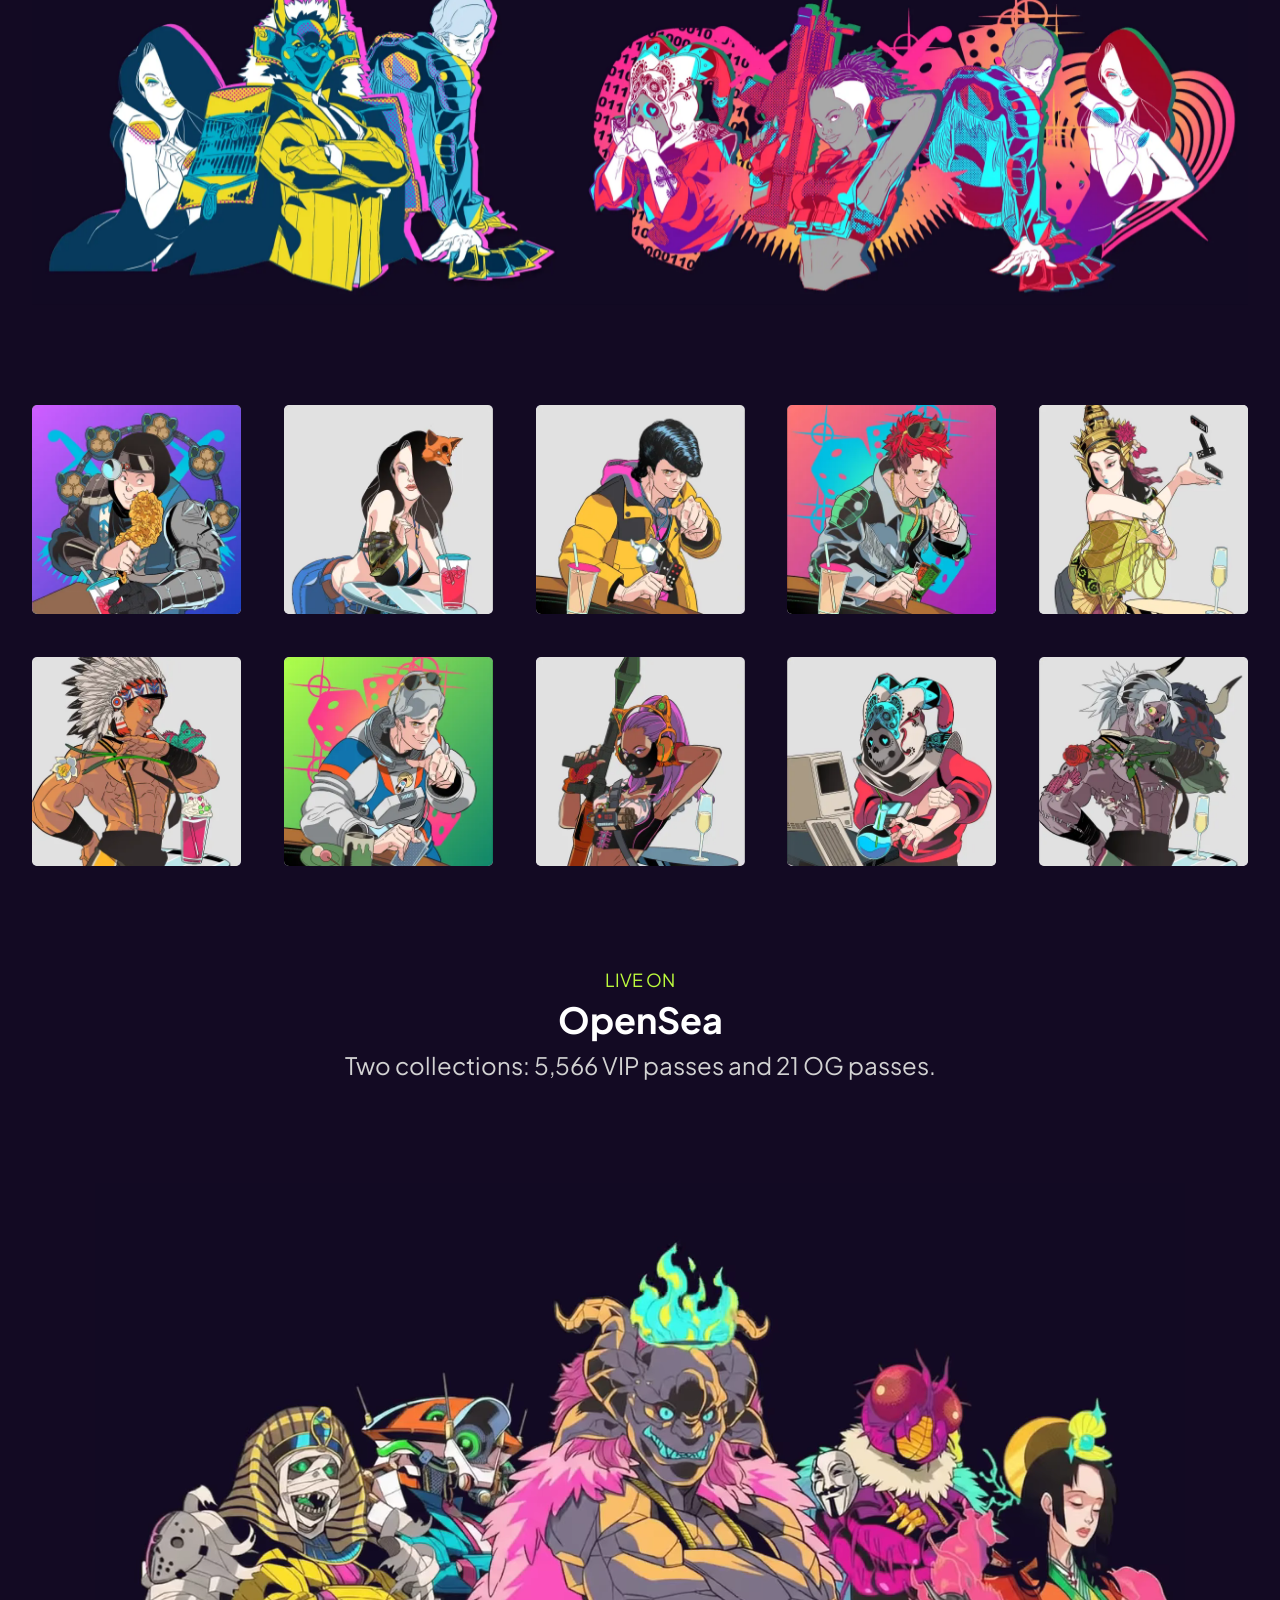
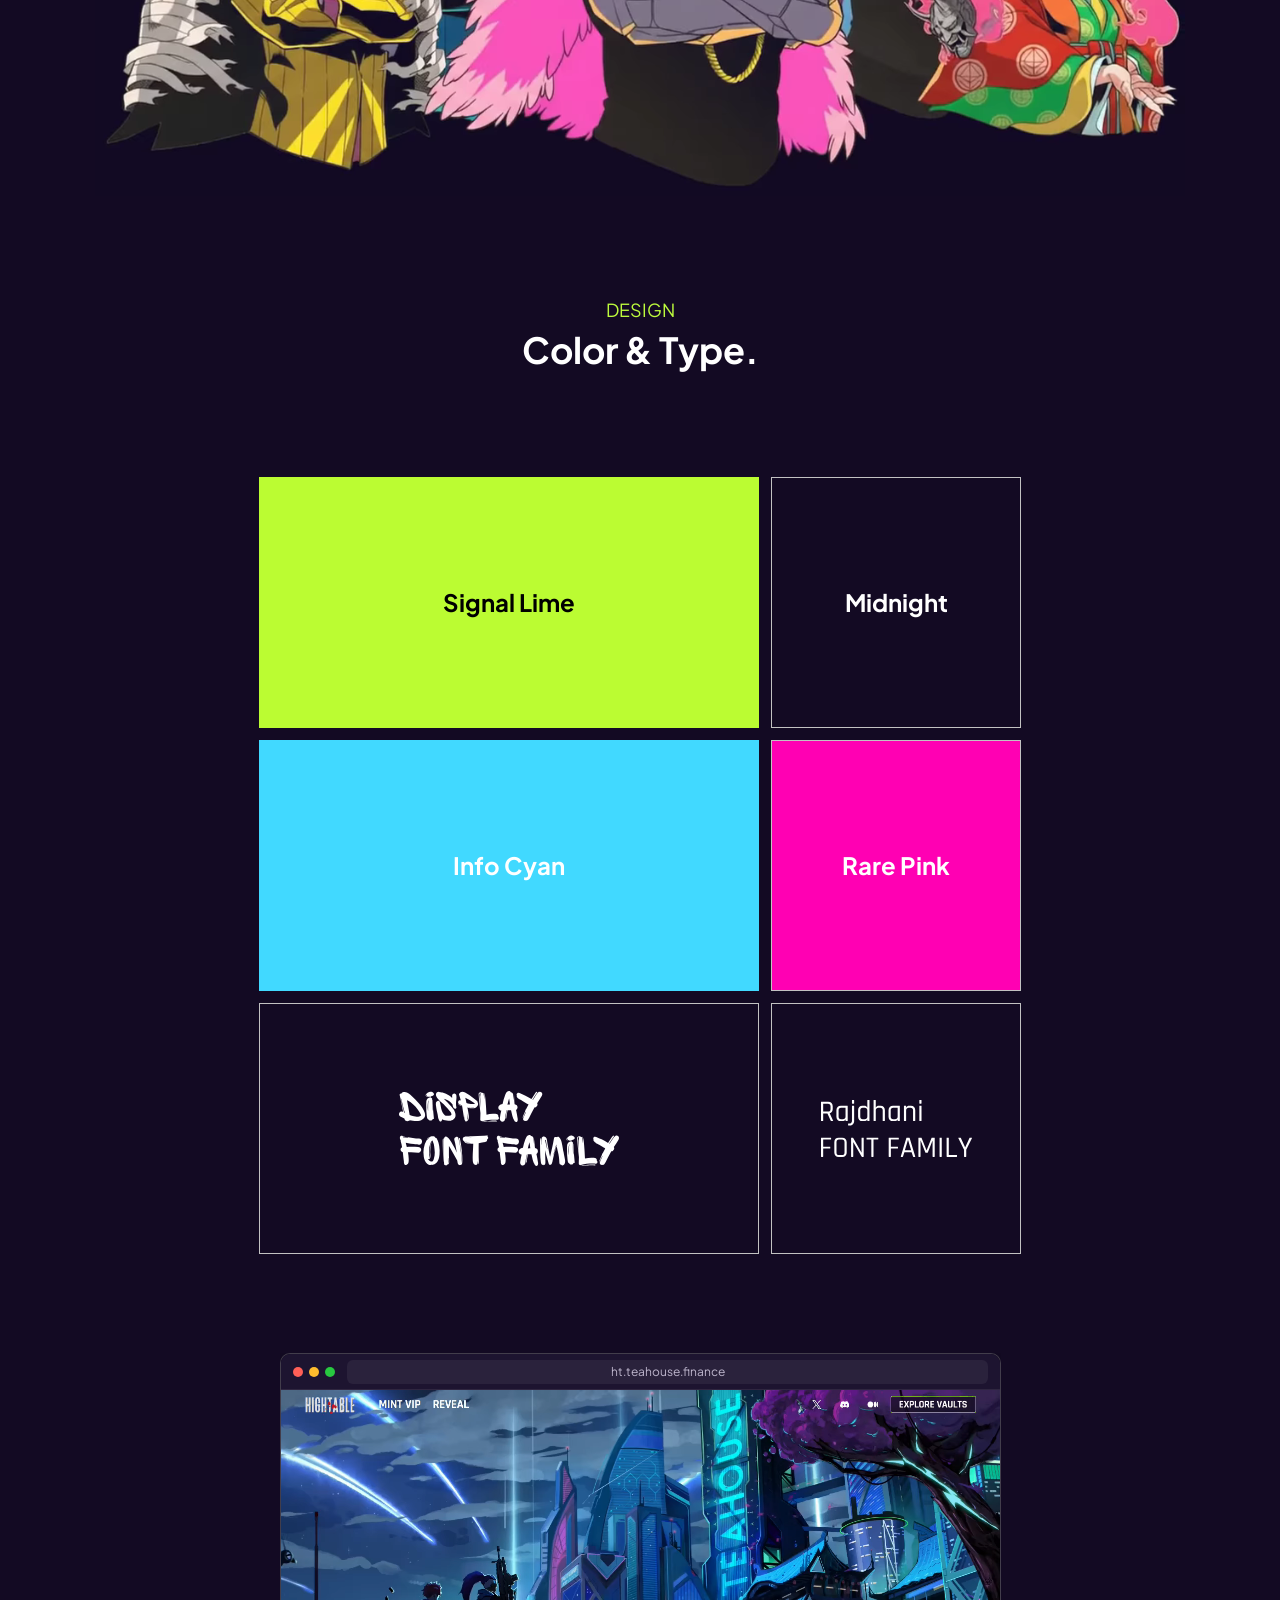
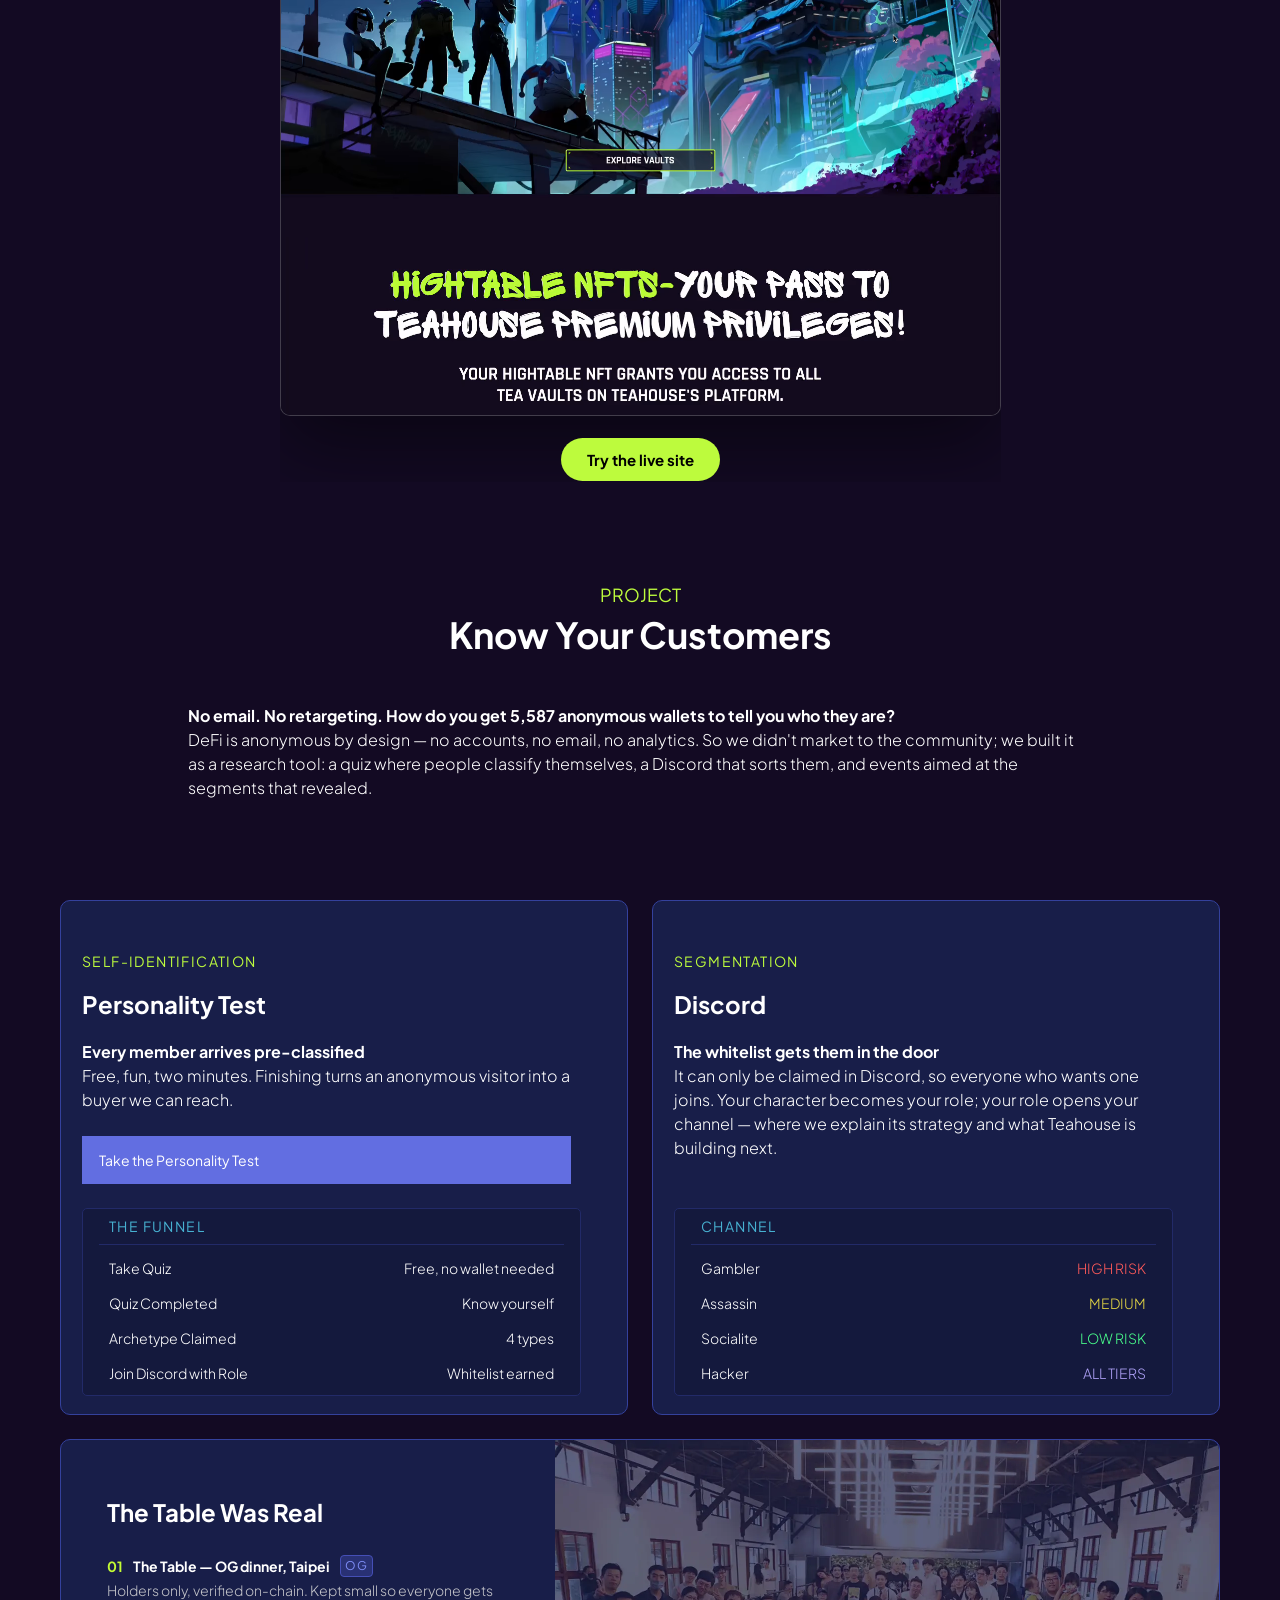
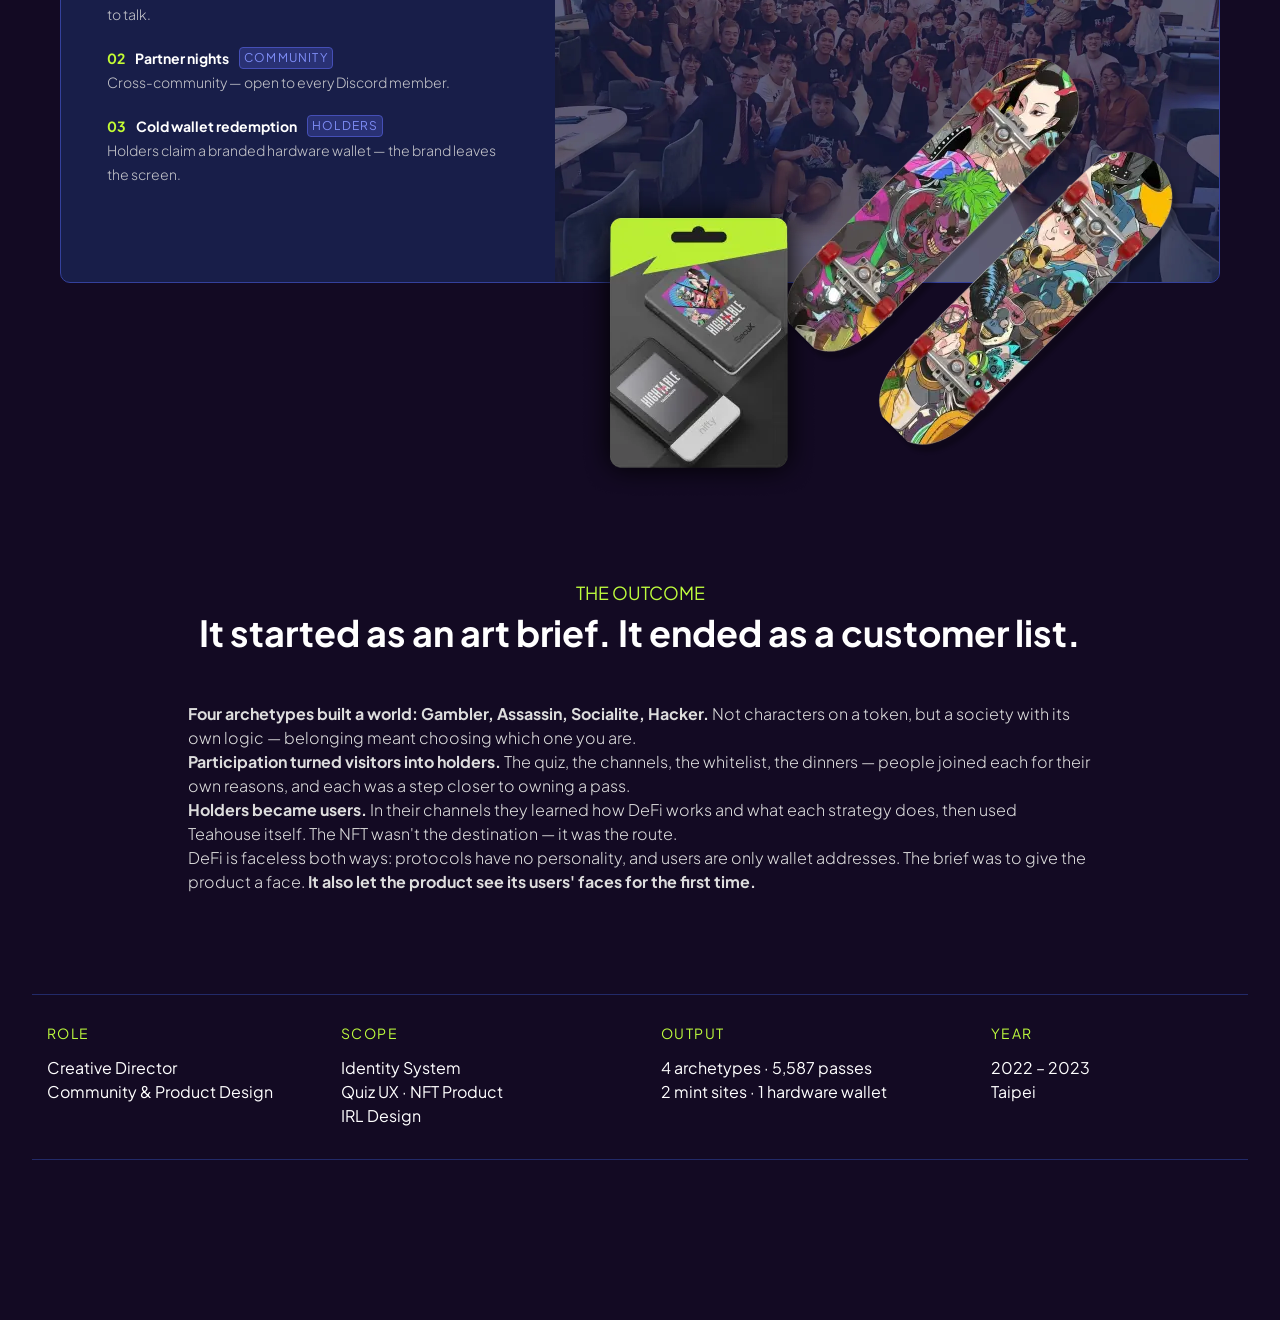
==== commit 9e59c258: "Videos: serve MP4 first so Safari plays them Safari tends to pick a WebM source it then fails to dec" ====
--- a/hightable.html
+++ b/hightable.html
@@ -39,10 +39,10 @@
     <section class="cover">
       <div class="cover__bg" data-parallax="-0.25">
         <video class="cover__video" autoplay muted loop playsinline preload="auto" poster="assets/hightable/cover-poster.webp" aria-hidden="true">
+          <source src="assets/hightable/cover-960.mp4" type="video/mp4" media="(max-width: 767px)">
           <source src="assets/hightable/cover-960.webm" type="video/webm" media="(max-width: 767px)">
-          <source src="assets/hightable/cover-960.mp4" type="video/mp4" media="(max-width: 767px)">
+          <source src="assets/hightable/cover.mp4" type="video/mp4">
           <source src="assets/hightable/cover.webm" type="video/webm">
-          <source src="assets/hightable/cover.mp4" type="video/mp4">
         </video>
       </div>
       <div class="section">
@@ -107,8 +107,8 @@
       <video class="once-video" muted playsinline preload="metadata" poster="assets/hightable/opensea-poster.webp" width="1280" height="720" aria-label="The OG collection — mummy, robot, demon, kappa and geisha — coming to life">
         <source src="assets/hightable/opensea-640.mp4" type="video/mp4" media="(max-width: 767px)">
         <source src="assets/hightable/opensea-640.webm" type="video/webm" media="(max-width: 767px)">
+        <source src="assets/hightable/opensea.mp4" type="video/mp4">
         <source src="assets/hightable/opensea.webm" type="video/webm">
-        <source src="assets/hightable/opensea.mp4" type="video/mp4">
       </video>
     </div>
 
@@ -137,10 +137,10 @@
         </div>
         <div class="browser__view">
           <video class="loop-video" autoplay muted loop playsinline preload="metadata" poster="assets/hightable/site-poster.webp" width="1440" height="1252" aria-label="The HighTable mint site">
+            <source src="assets/hightable/site-720.mp4" type="video/mp4" media="(max-width: 767px)">
             <source src="assets/hightable/site-720.webm" type="video/webm" media="(max-width: 767px)">
-            <source src="assets/hightable/site-720.mp4" type="video/mp4" media="(max-width: 767px)">
+            <source src="assets/hightable/site.mp4" type="video/mp4">
             <source src="assets/hightable/site.webm" type="video/webm">
-            <source src="assets/hightable/site.mp4" type="video/mp4">
           </video>
         </div>
       </div>
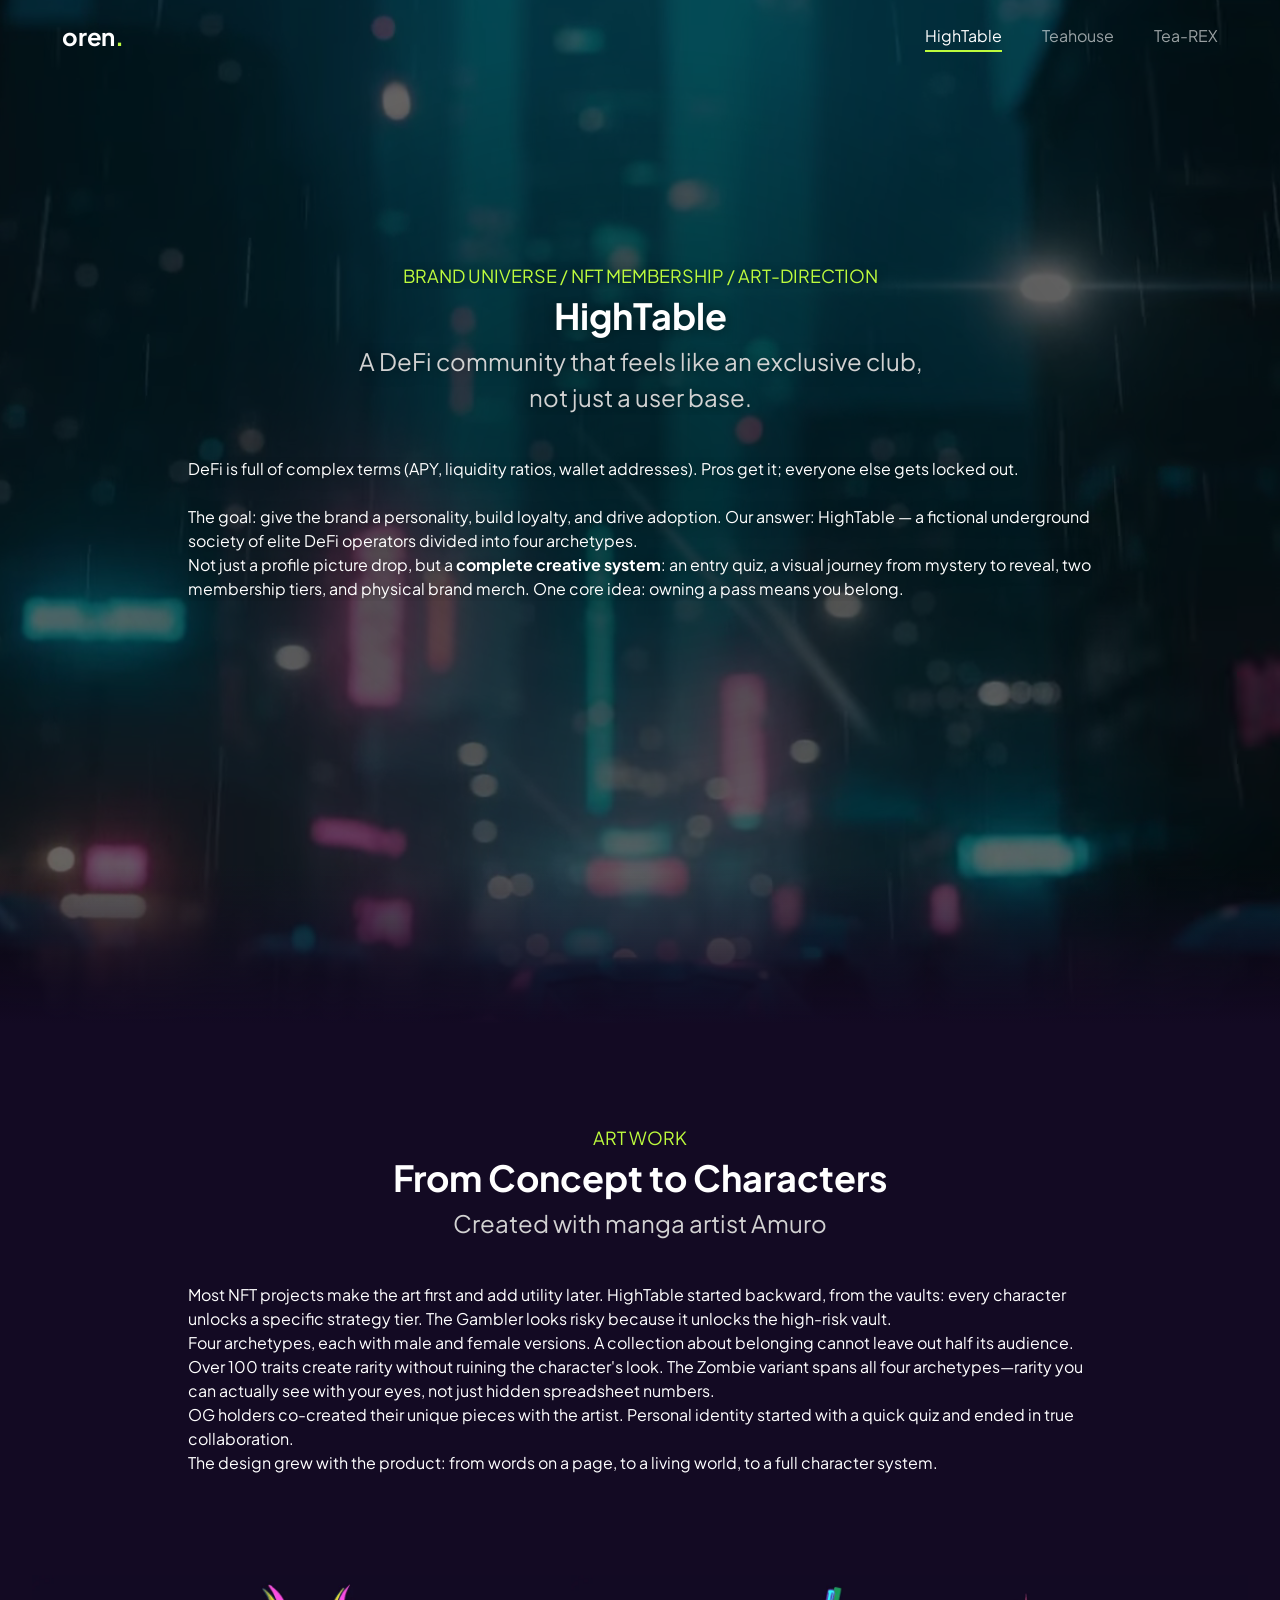
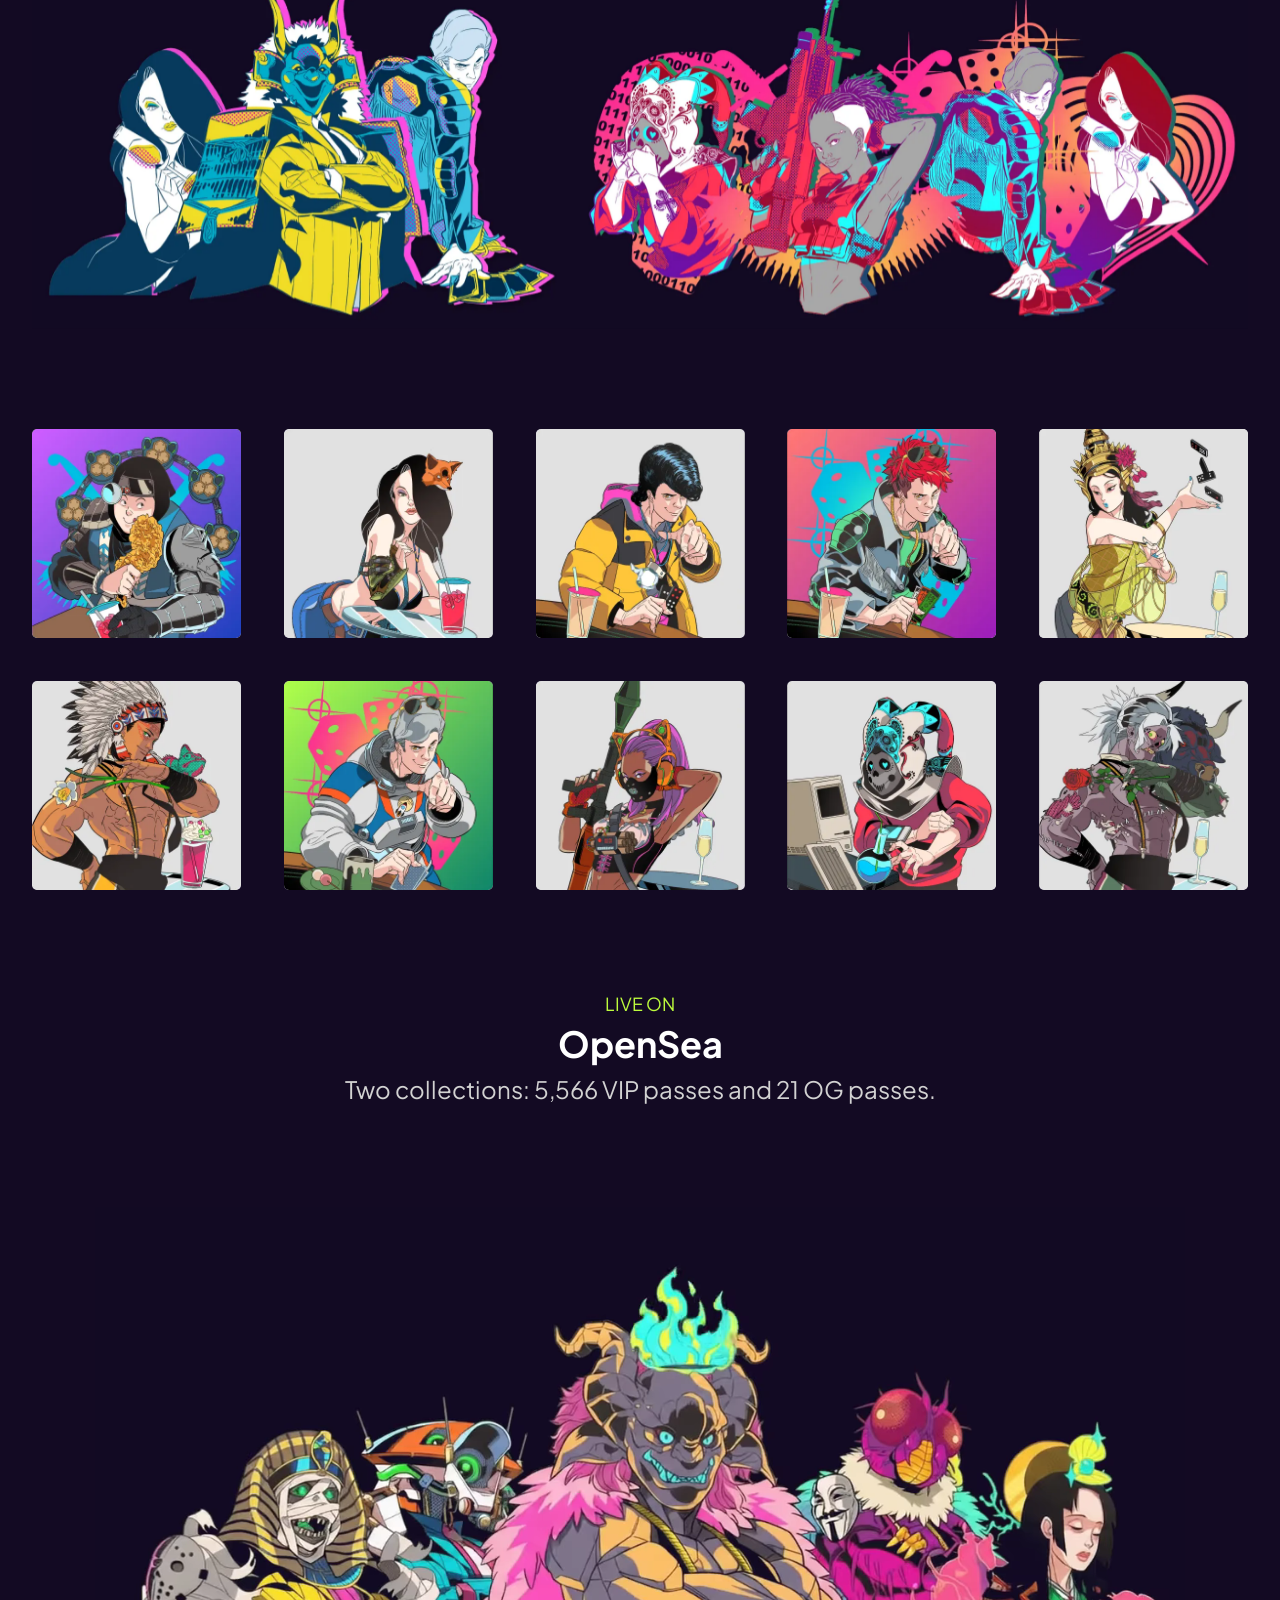
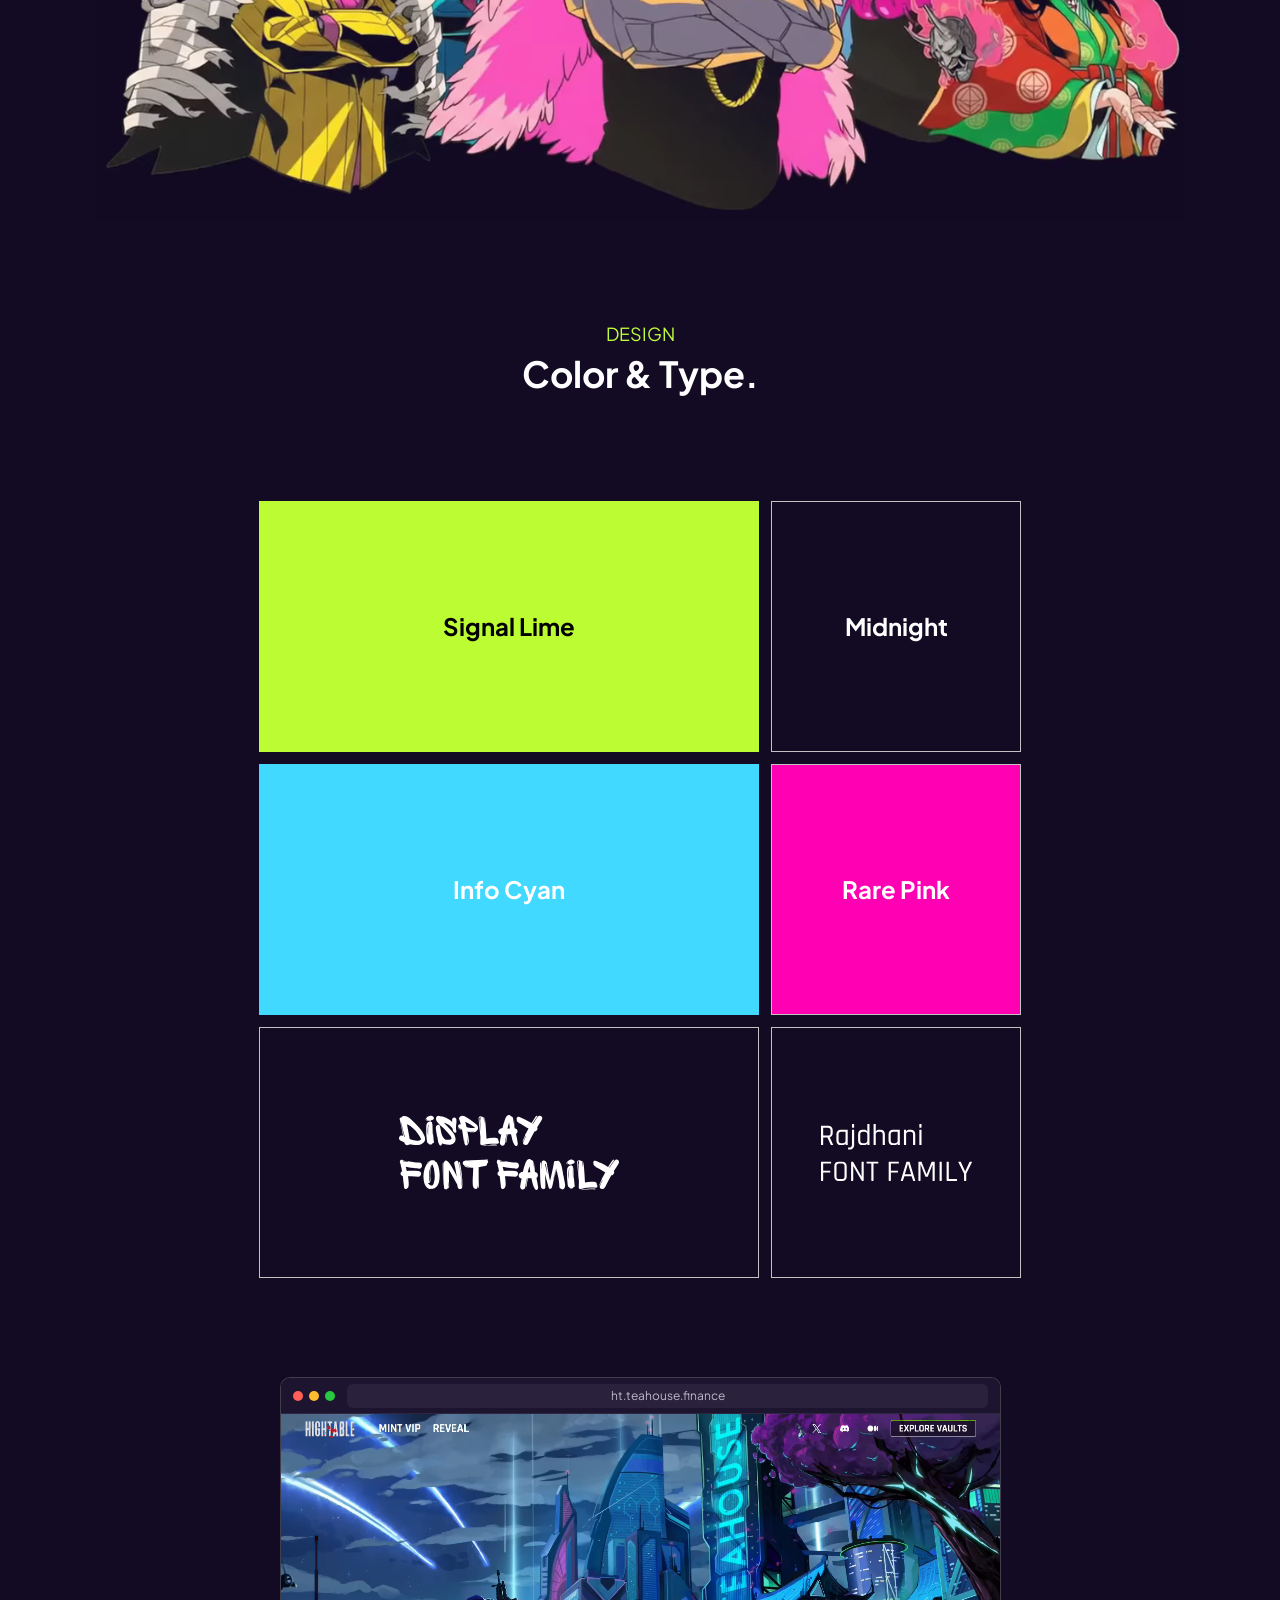
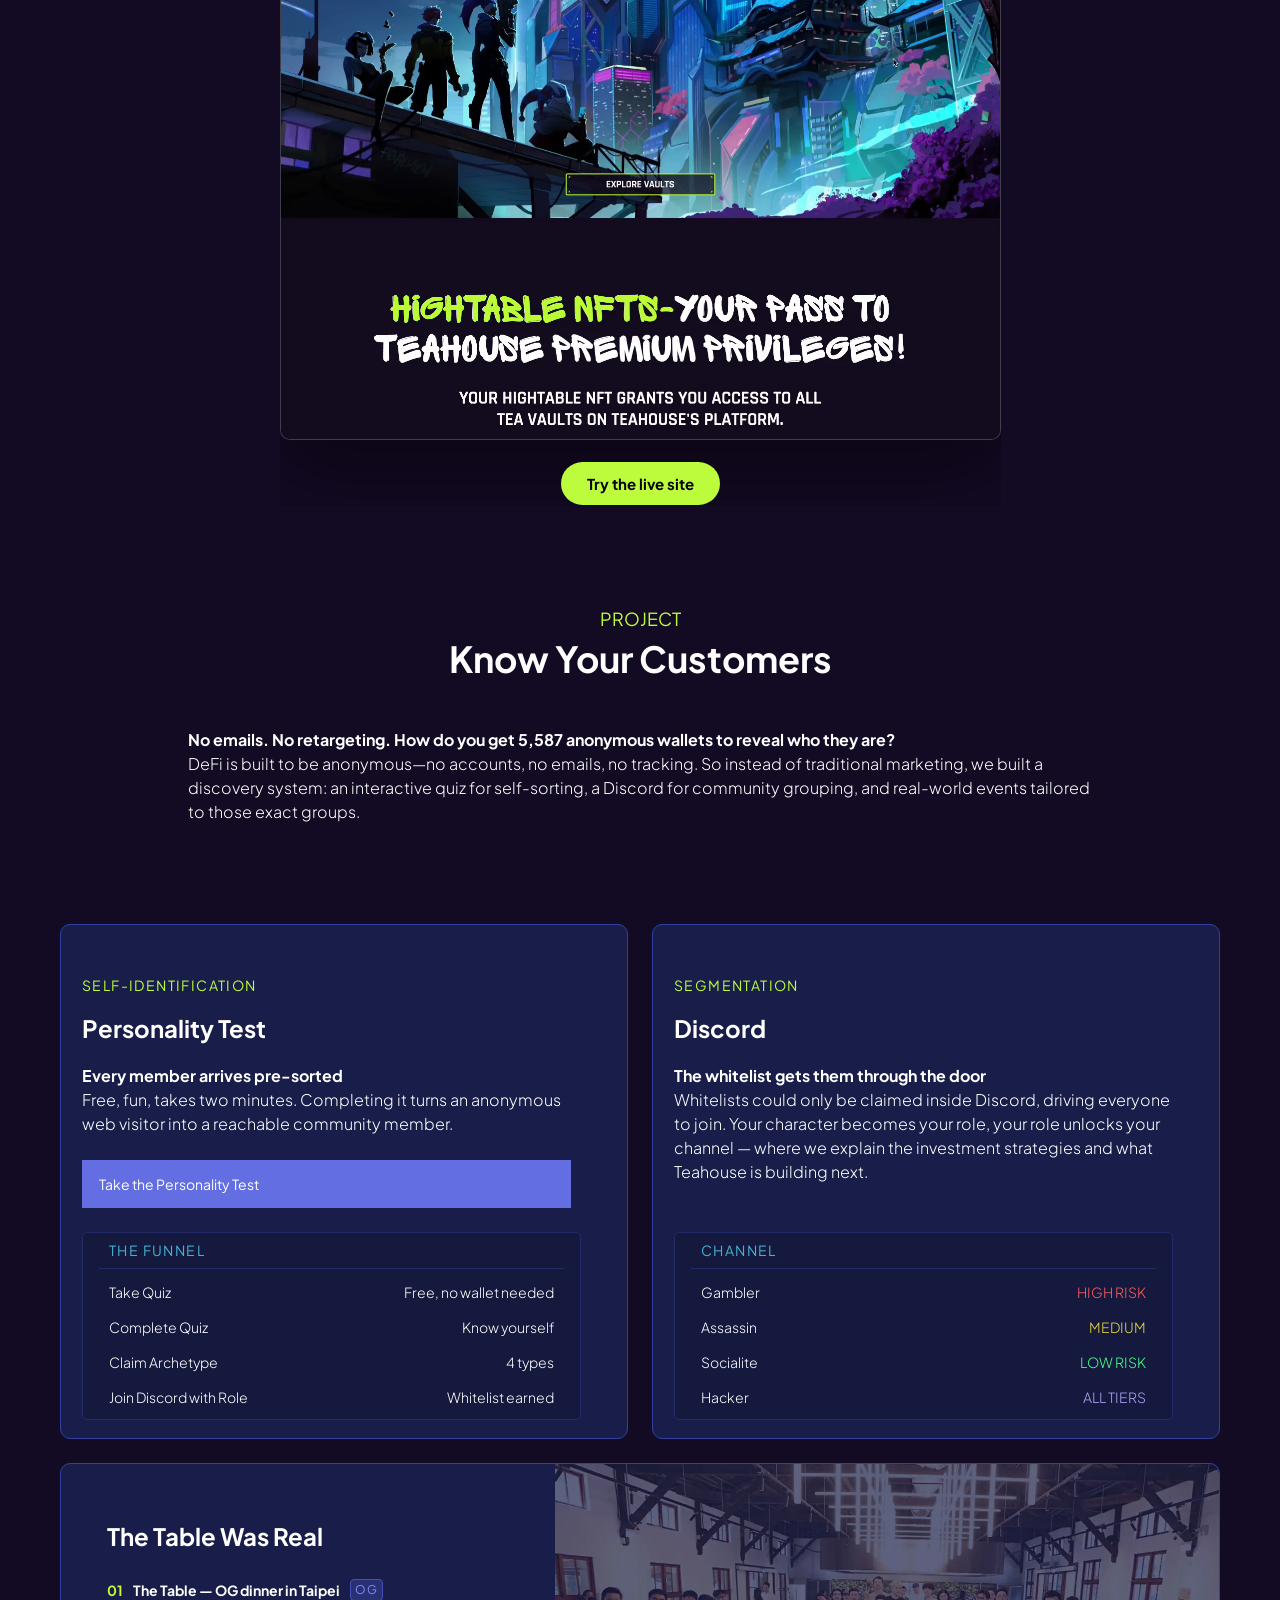
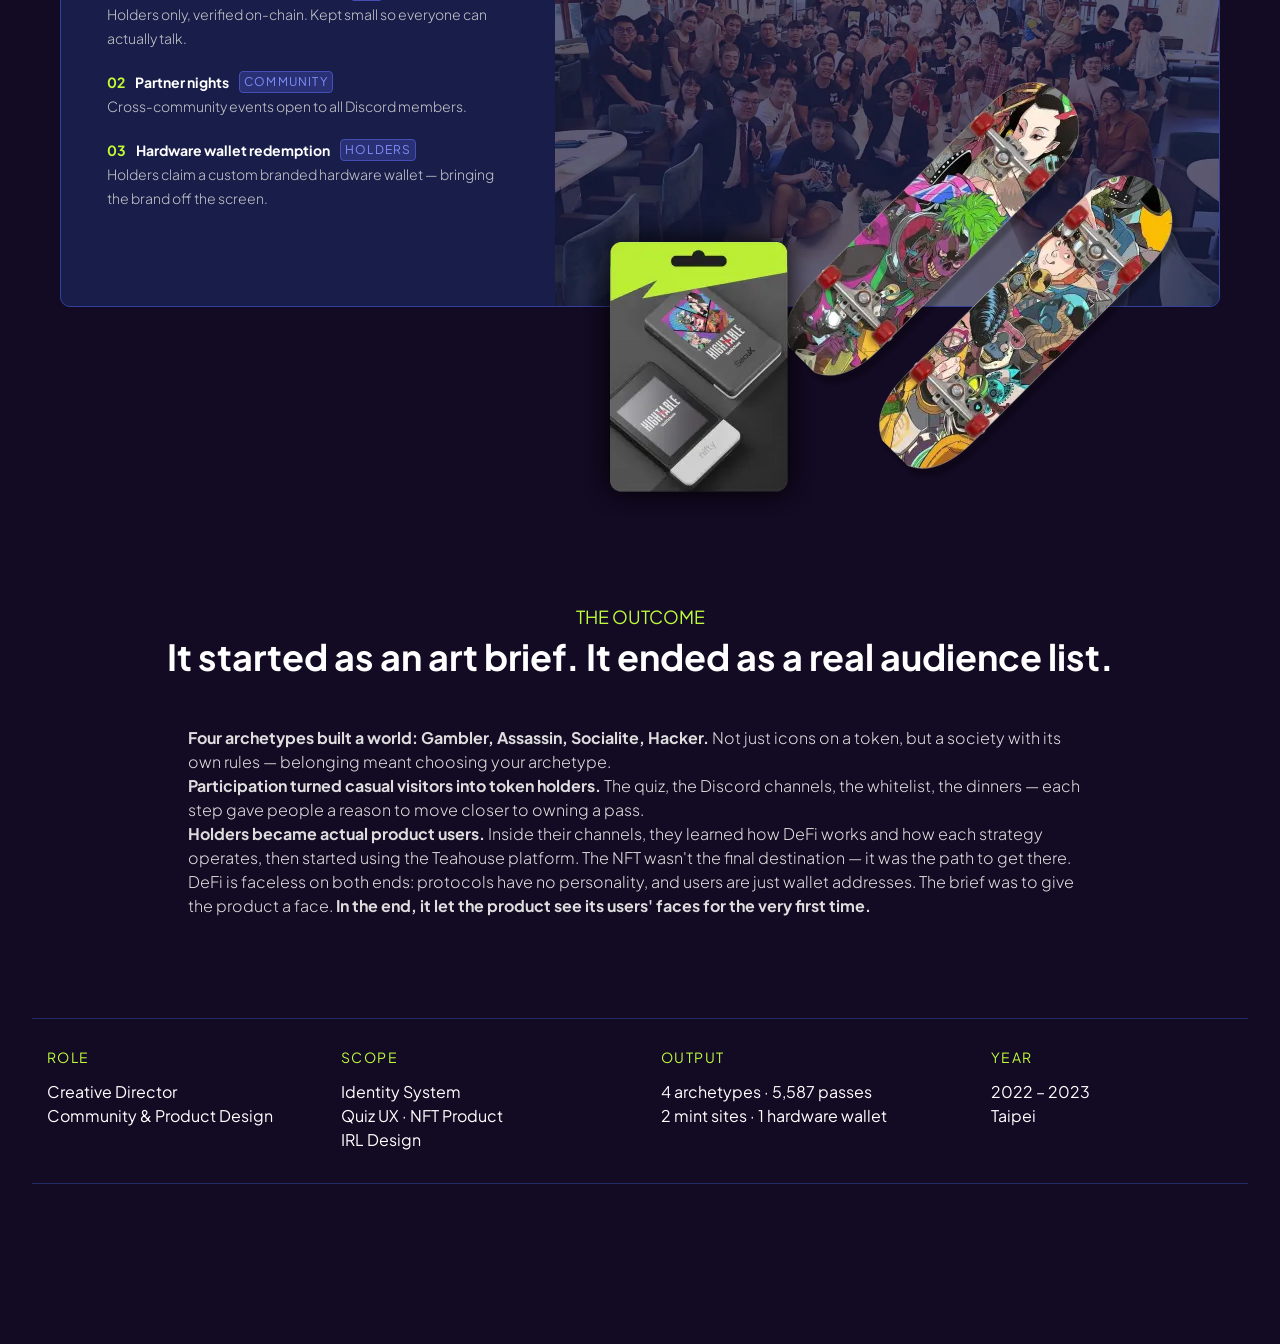
==== commit 4a47e808: "HighTable: apply the revised, simplified copy Hero, Art Work, Know Your Customers (cards, funnel ste" ====
--- a/hightable.html
+++ b/hightable.html
@@ -49,12 +49,12 @@
         <header class="sh sh--intro" data-stagger>
           <p class="sh__cat">BRAND UNIVERSE / NFT MEMBERSHIP / ART-DIRECTION</p>
           <h1 class="sh__title">HighTable</h1>
-          <p class="sh__sub">A DeFi community that feels like a membership,<br>not a user base.</p>
+          <p class="sh__sub">A DeFi community that feels like an exclusive club,<br>not just a user base.</p>
         </header>
         <div class="prose" data-reveal style="--i:3">
-          <p>DeFi speaks in APY, liquidity ratios and wallet addresses. Power users read it fluently. Everyone else hits a wall.</p>
-          <p class="sp">The brief: give the brand a personality, build loyalty, drive adoption. Our answer was HighTable — a fictional underground society of elite DeFi operators, split into four archetypes.</p>
-          <p>Not just a PFP drop — a <strong>complete creative system</strong>: a quiz to get in, a visual arc from mystery to reveal, two membership tiers, and physical brand objects. One story ties it together: owning a pass means belonging.</p>
+          <p>DeFi is full of complex terms (APY, liquidity ratios, wallet addresses). Pros get it; everyone else gets locked out.</p>
+          <p class="sp">The goal: give the brand a personality, build loyalty, and drive adoption. Our answer: HighTable — a fictional underground society of elite DeFi operators divided into four archetypes.</p>
+          <p>Not just a profile picture drop, but a <strong>complete creative system</strong>: an entry quiz, a visual journey from mystery to reveal, two membership tiers, and physical brand merch. One core idea: owning a pass means you belong.</p>
         </div>
       </div>
     </section>
@@ -64,14 +64,14 @@
       <header class="sh" data-stagger>
         <p class="sh__cat">ART WORK</p>
         <h2 class="sh__title">From Concept to Characters</h2>
-        <p class="sh__sub">With manga artist Amuro</p>
+        <p class="sh__sub">Created with manga artist Amuro</p>
       </header>
       <div class="prose" data-reveal>
-        <p>Most collections start with art and add utility later. HighTable started with the vaults: each archetype is defined by the strategy tier it unlocks. The Gambler looks the part because it unlocks the high-risk vault.</p>
-        <p>Four archetypes, each drawn male and female. A collection about belonging can't leave out half its audience.</p>
-        <p>100+ traits create rarity within each archetype without breaking its look. The Zombie variant spans all four — rarity you can see, not a metadata percentage.</p>
-        <p>OG holders co-created their piece with the artist. Identity started with a quiz and ended in authorship.</p>
-        <p>The design grew with the product: from names on a page, to a world, to a full character system.</p>
+        <p>Most NFT projects make the art first and add utility later. HighTable started backward, from the vaults: every character unlocks a specific strategy tier. The Gambler looks risky because it unlocks the high-risk vault.</p>
+        <p>Four archetypes, each with male and female versions. A collection about belonging cannot leave out half its audience.</p>
+        <p>Over 100 traits create rarity without ruining the character's look. The Zombie variant spans all four archetypes—rarity you can actually see with your eyes, not just hidden spreadsheet numbers.</p>
+        <p>OG holders co-created their unique pieces with the artist. Personal identity started with a quick quiz and ended in true collaboration.</p>
+        <p>The design grew with the product: from words on a page, to a living world, to a full character system.</p>
       </div>
     </section>
 
@@ -154,8 +154,8 @@
         <h2 class="sh__title">Know Your Customers</h2>
       </header>
       <div class="prose" data-reveal>
-        <p><strong>No email. No retargeting. How do you get 5,587 anonymous wallets to tell you who they are?</strong></p>
-        <p class="light">DeFi is anonymous by design — no accounts, no email, no analytics. So we didn't market to the community; we built it as a research tool: a quiz where people classify themselves, a Discord that sorts them, and events aimed at the segments that revealed.</p>
+        <p><strong>No emails. No retargeting. How do you get 5,587 anonymous wallets to reveal who they are?</strong></p>
+        <p class="light">DeFi is built to be anonymous—no accounts, no emails, no tracking. So instead of traditional marketing, we built a discovery system: an interactive quiz for self-sorting, a Discord for community grouping, and real-world events tailored to those exact groups.</p>
       </div>
     </section>
 
@@ -164,15 +164,15 @@
         <article class="ht-card">
           <p class="ht-card__cat">SELF-IDENTIFICATION</p>
           <h3 class="ht-card__title">Personality Test</h3>
-          <p class="ht-card__body"><strong>Every member arrives pre-classified</strong>Free, fun, two minutes. Finishing turns an anonymous visitor into a buyer we can reach.</p>
+          <p class="ht-card__body"><strong>Every member arrives pre-sorted</strong>Free, fun, takes two minutes. Completing it turns an anonymous web visitor into a reachable community member.</p>
           <a class="ht-button only-desktop" href="quiz.html" data-quiz-open>Take the Personality Test</a>
           <div class="ht-list">
             <p class="ht-list__label">THE FUNNEL</p>
             <div class="ht-list__rule"></div>
             <ul>
               <li><span>Take Quiz</span><span>Free, no wallet needed</span></li>
-              <li><span>Quiz Completed</span><span>Know yourself</span></li>
-              <li><span>Archetype Claimed</span><span>4 types</span></li>
+              <li><span>Complete Quiz</span><span>Know yourself</span></li>
+              <li><span>Claim Archetype</span><span>4 types</span></li>
               <li><span>Join Discord with Role</span><span>Whitelist earned</span></li>
             </ul>
           </div>
@@ -180,7 +180,7 @@
         <article class="ht-card">
           <p class="ht-card__cat">SEGMENTATION</p>
           <h3 class="ht-card__title">Discord</h3>
-          <p class="ht-card__body"><strong>The whitelist gets them in the door</strong>It can only be claimed in Discord, so everyone who wants one joins. Your character becomes your role; your role opens your channel — where we explain its strategy and what Teahouse is building next.</p>
+          <p class="ht-card__body"><strong>The whitelist gets them through the door</strong>Whitelists could only be claimed inside Discord, driving everyone to join. Your character becomes your role, your role unlocks your channel — where we explain the investment strategies and what Teahouse is building next.</p>
           <div class="ht-list">
             <p class="ht-list__label">CHANNEL</p>
             <div class="ht-list__rule"></div>
@@ -203,16 +203,16 @@
           <div class="table-real__text" data-stagger>
             <h3 class="table-real__title">The Table Was Real</h3>
             <div class="event">
-              <div class="event__head"><span class="event__num">01</span><span>The Table — OG dinner, Taipei</span><span class="event__tag">OG</span></div>
-              <p class="event__desc">Holders only, verified on-chain. Kept small so everyone gets to talk.</p>
+              <div class="event__head"><span class="event__num">01</span><span>The Table — OG dinner in Taipei</span><span class="event__tag">OG</span></div>
+              <p class="event__desc">Holders only, verified on-chain. Kept small so everyone can actually talk.</p>
             </div>
             <div class="event">
               <div class="event__head"><span class="event__num">02</span><span>Partner nights</span><span class="event__tag">COMMUNITY</span></div>
-              <p class="event__desc">Cross-community — open to every Discord member.</p>
+              <p class="event__desc">Cross-community events open to all Discord members.</p>
             </div>
             <div class="event">
-              <div class="event__head"><span class="event__num">03</span><span>Cold wallet redemption</span><span class="event__tag">HOLDERS</span></div>
-              <p class="event__desc">Holders claim a branded hardware wallet — the brand leaves the screen.</p>
+              <div class="event__head"><span class="event__num">03</span><span>Hardware wallet redemption</span><span class="event__tag">HOLDERS</span></div>
+              <p class="event__desc">Holders claim a custom branded hardware wallet — bringing the brand off the screen.</p>
             </div>
           </div>
           <div class="table-real__photo"><img src="assets/hightable/event-photo.webp" alt="HighTable community event in Taipei" width="664" height="442" loading="lazy"></div>
@@ -227,13 +227,13 @@
     <section class="section">
       <header class="sh" data-stagger>
         <p class="sh__cat">THE OUTCOME</p>
-        <h2 class="sh__title">It started as an art brief. It ended as a customer list.</h2>
+        <h2 class="sh__title">It started as an art brief. It ended as a real audience list.</h2>
       </header>
       <div class="prose prose--soft" data-reveal>
-        <p><strong>Four archetypes built a world: Gambler, Assassin, Socialite, Hacker.</strong><span class="light"> Not characters on a token, but a society with its own logic — belonging meant choosing which one you are.</span></p>
-        <p><strong>Participation turned visitors into holders.</strong><span class="light"> The quiz, the channels, the whitelist, the dinners — people joined each for their own reasons, and each was a step closer to owning a pass.</span></p>
-        <p><strong>Holders became users.</strong><span class="light"> In their channels they learned how DeFi works and what each strategy does, then used Teahouse itself. The NFT wasn't the destination — it was the route.</span></p>
-        <p><span class="light">DeFi is faceless both ways: protocols have no personality, and users are only wallet addresses. The brief was to give the product a face. </span><strong>It also let the product see its users' faces for the first time.</strong></p>
+        <p><strong>Four archetypes built a world: Gambler, Assassin, Socialite, Hacker.</strong><span class="light"> Not just icons on a token, but a society with its own rules — belonging meant choosing your archetype.</span></p>
+        <p><strong>Participation turned casual visitors into token holders.</strong><span class="light"> The quiz, the Discord channels, the whitelist, the dinners — each step gave people a reason to move closer to owning a pass.</span></p>
+        <p><strong>Holders became actual product users.</strong><span class="light"> Inside their channels, they learned how DeFi works and how each strategy operates, then started using the Teahouse platform. The NFT wasn't the final destination — it was the path to get there.</span></p>
+        <p><span class="light">DeFi is faceless on both ends: protocols have no personality, and users are just wallet addresses. The brief was to give the product a face. </span><strong>In the end, it let the product see its users' faces for the very first time.</strong></p>
       </div>
     </section>
 
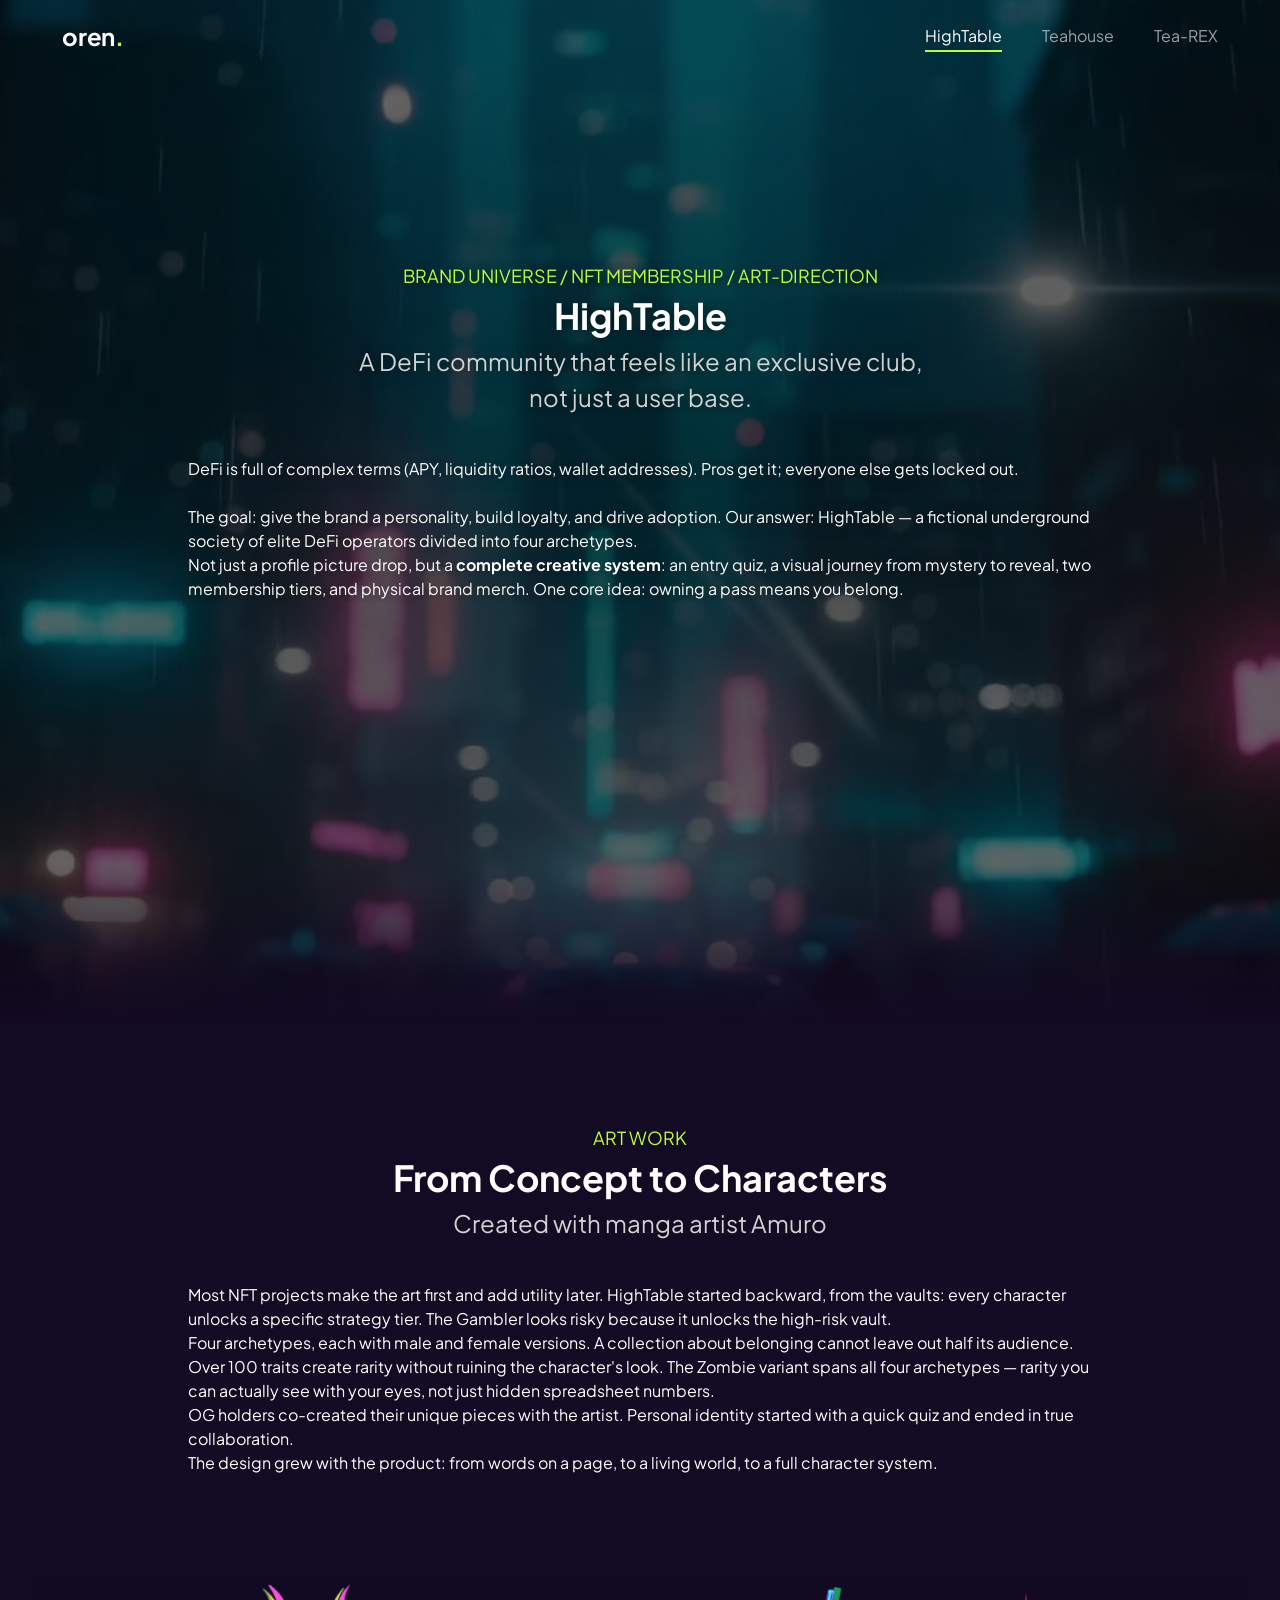
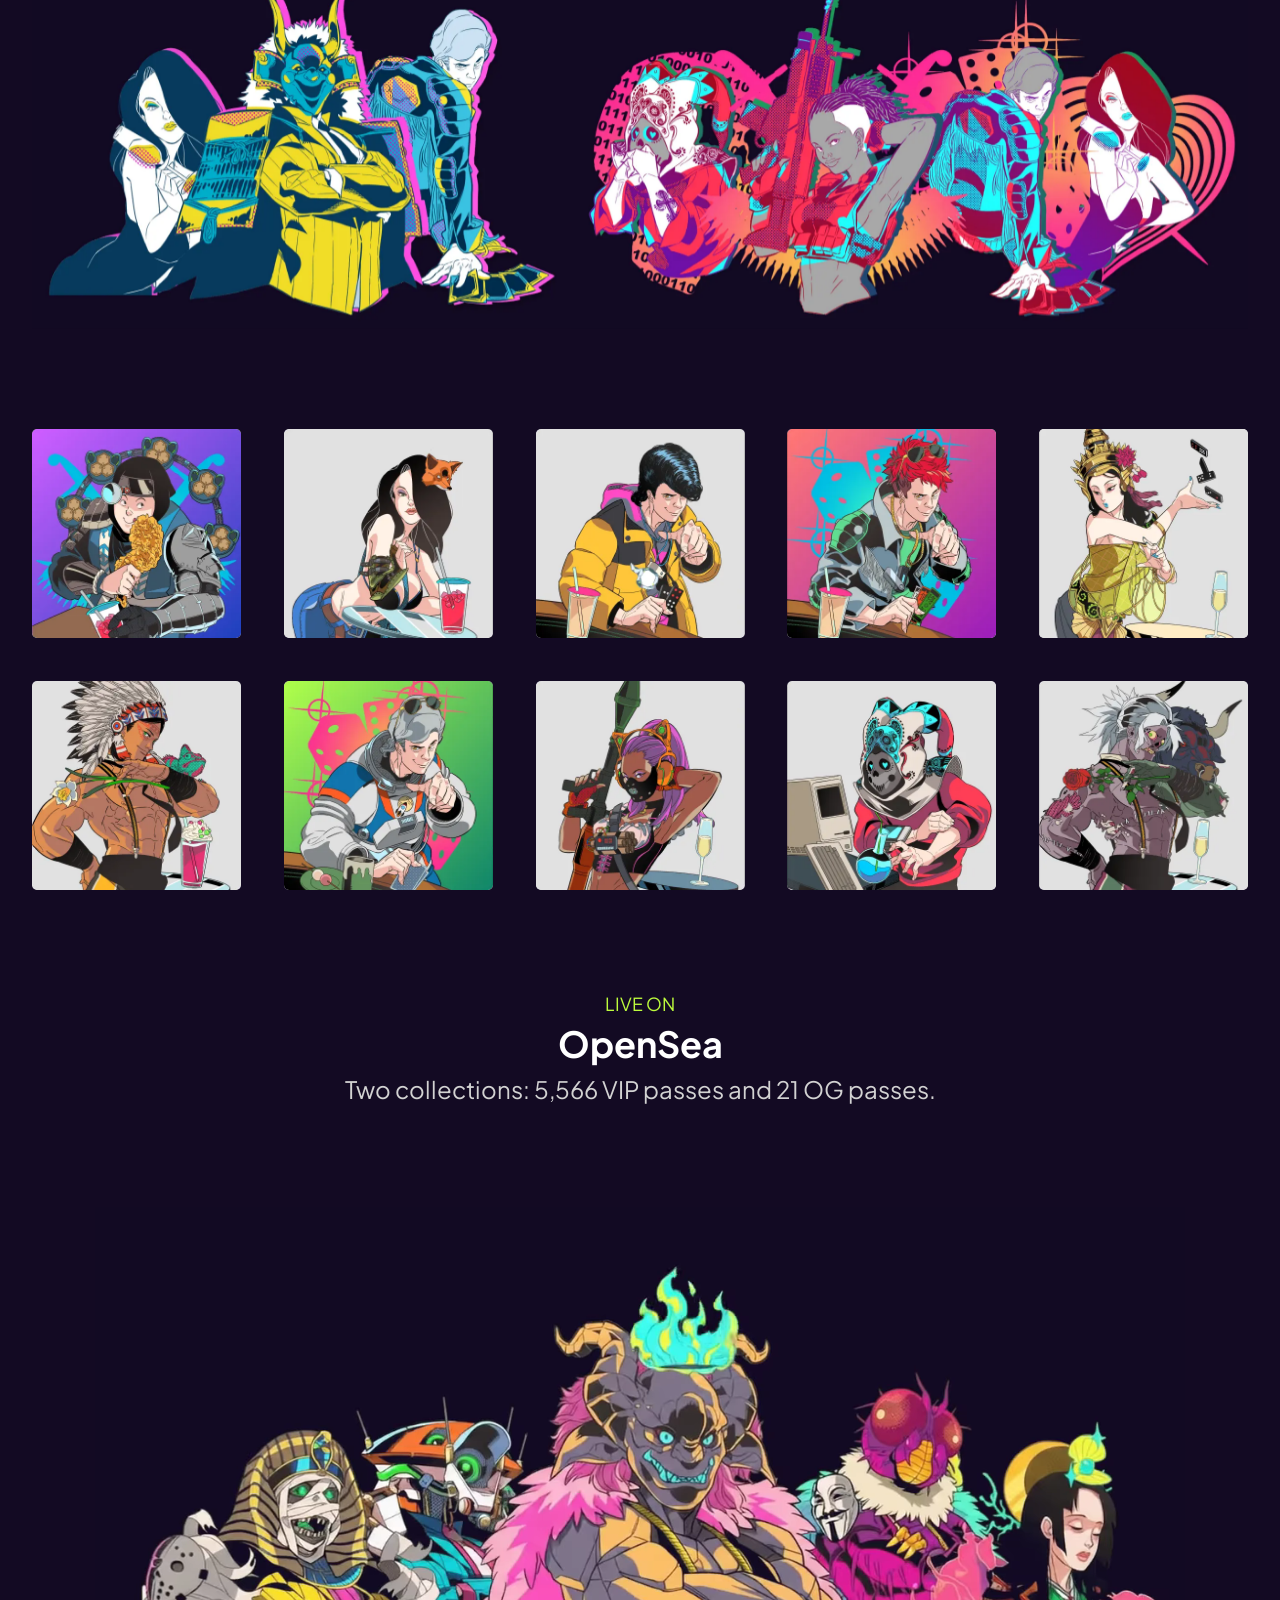
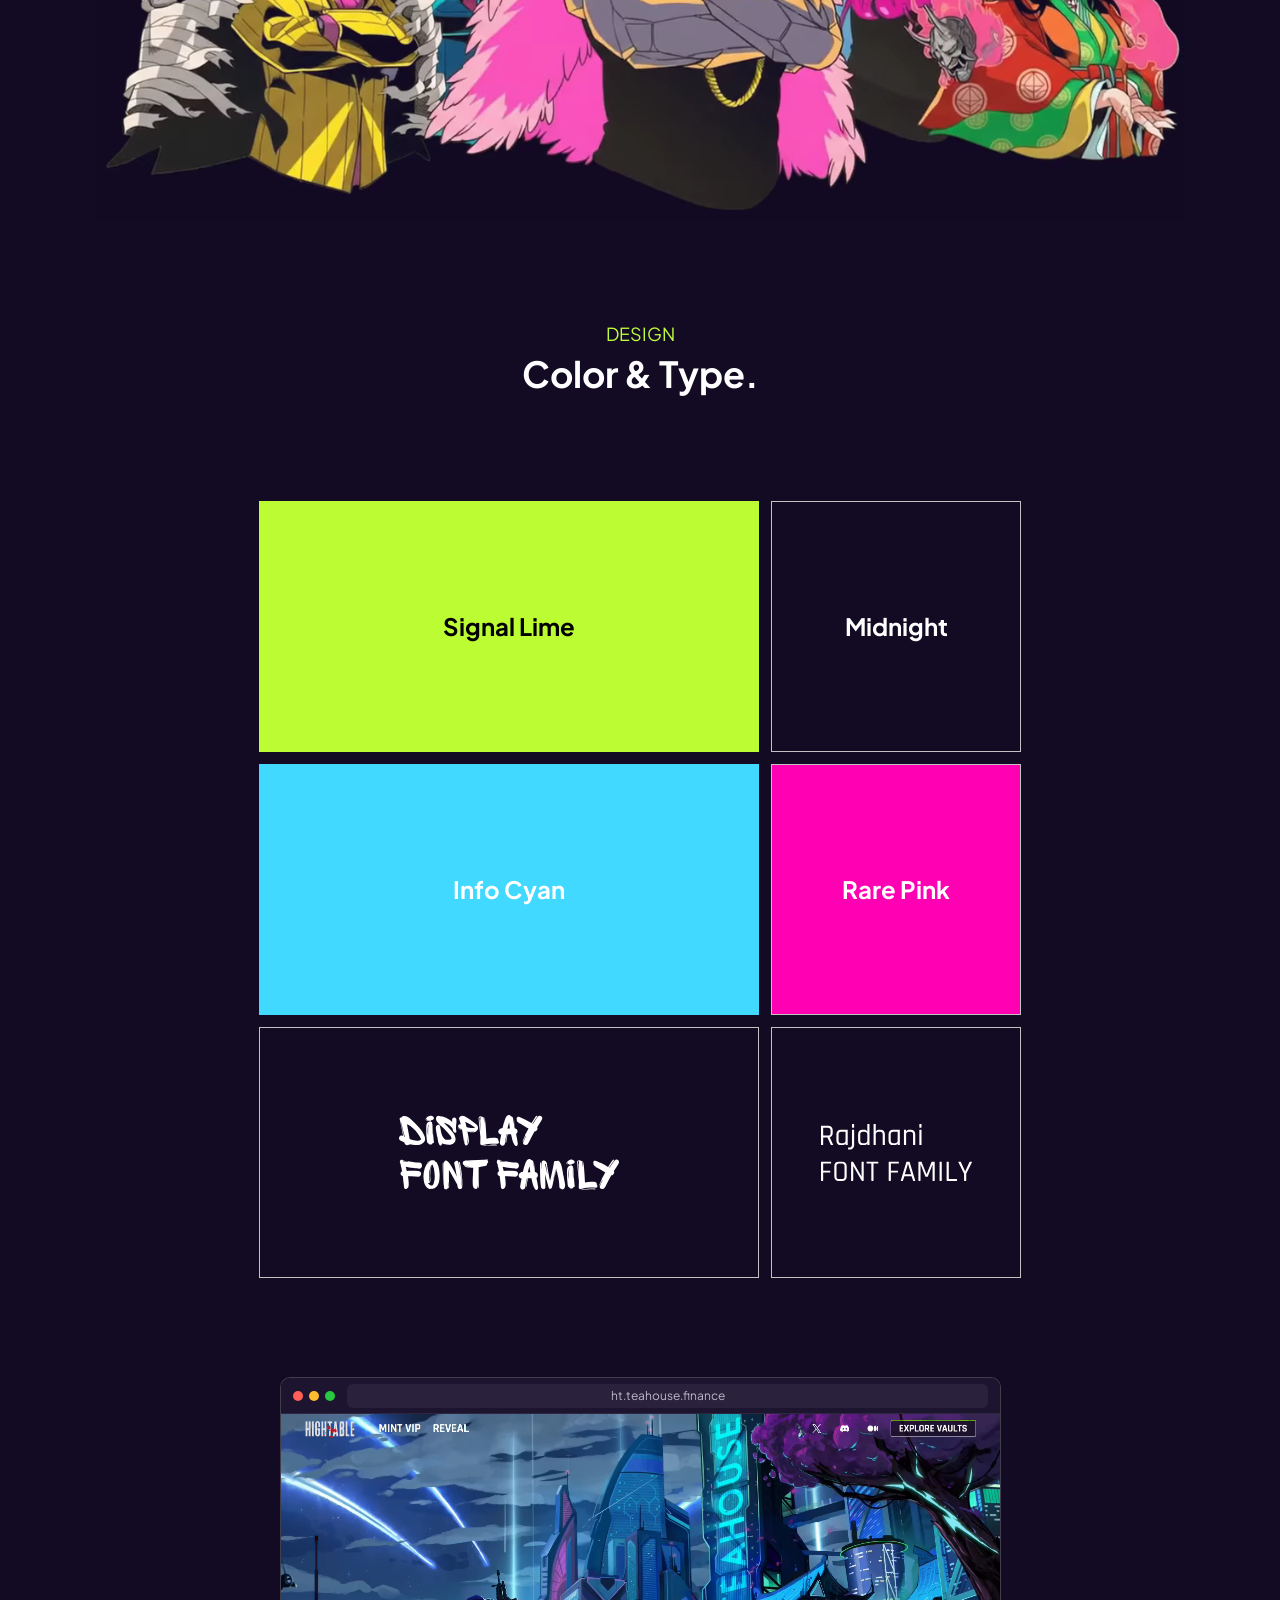
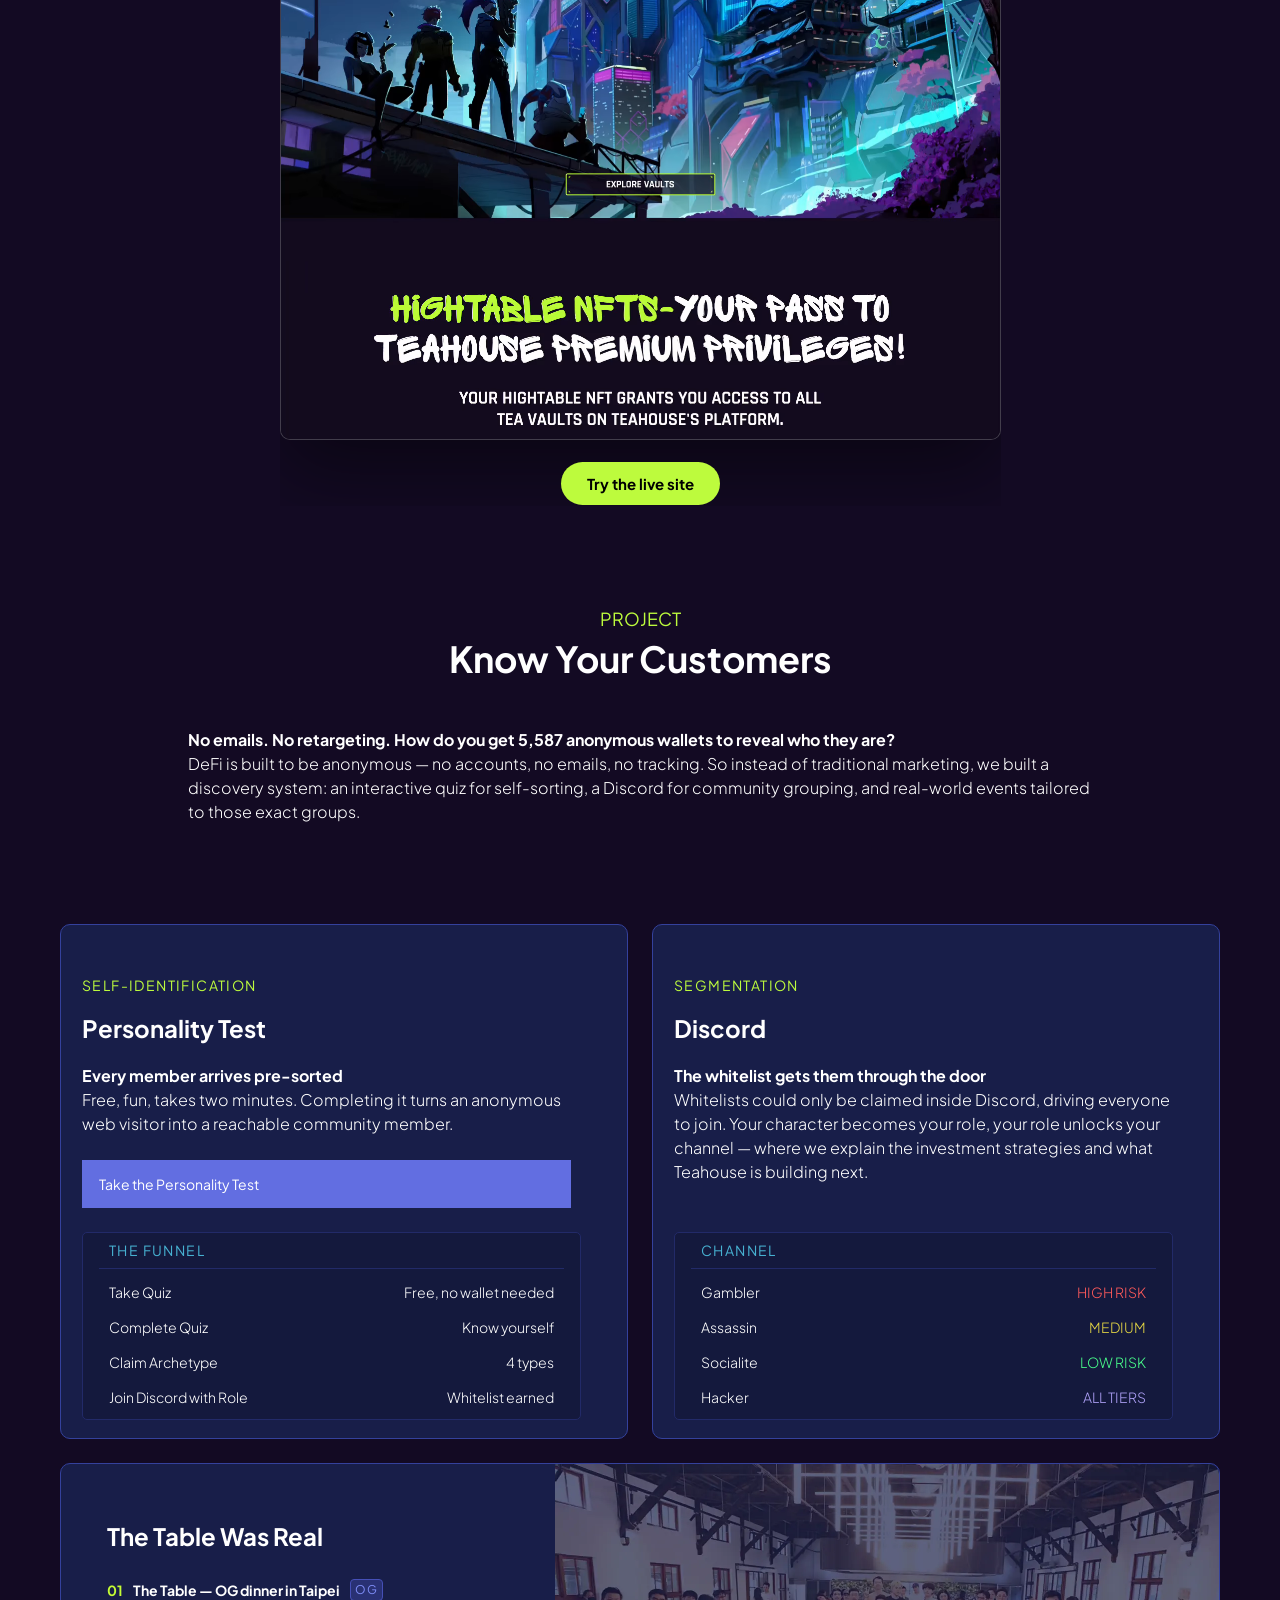
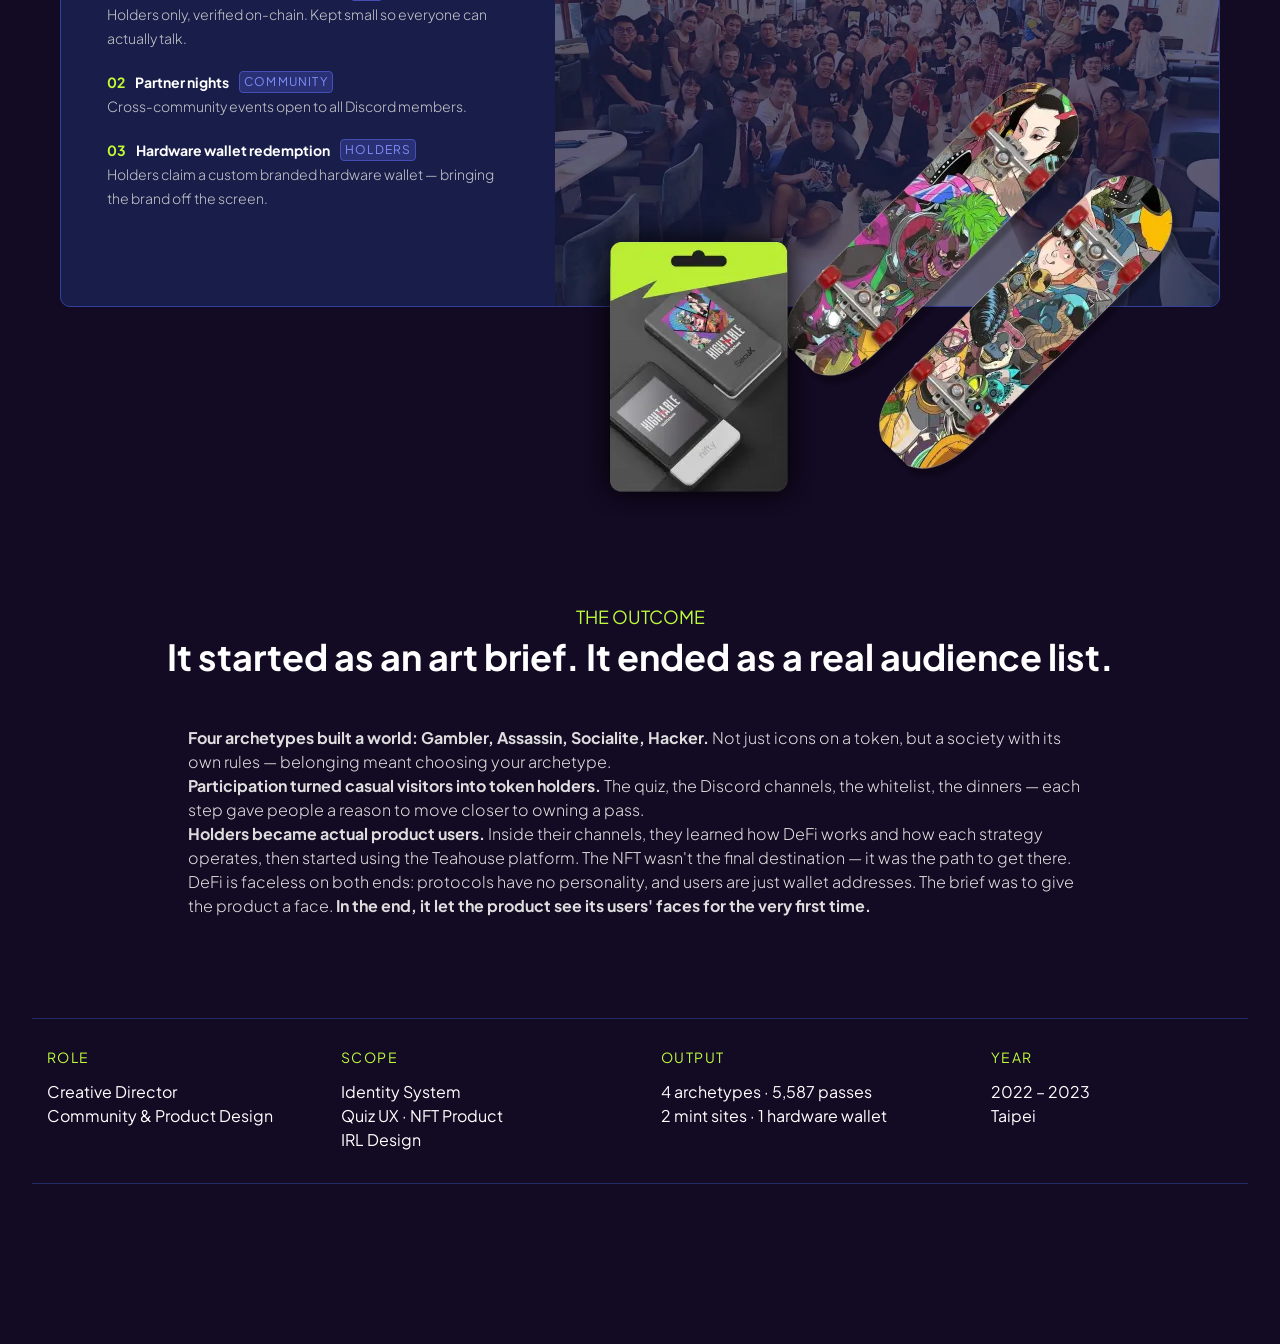
==== commit 940c0487: "HighTable: spaced em dashes to match the rest of the page Co-Authored-By: Claude Opus 5.5 <noreply@a" ====
--- a/hightable.html
+++ b/hightable.html
@@ -69,7 +69,7 @@
       <div class="prose" data-reveal>
         <p>Most NFT projects make the art first and add utility later. HighTable started backward, from the vaults: every character unlocks a specific strategy tier. The Gambler looks risky because it unlocks the high-risk vault.</p>
         <p>Four archetypes, each with male and female versions. A collection about belonging cannot leave out half its audience.</p>
-        <p>Over 100 traits create rarity without ruining the character's look. The Zombie variant spans all four archetypes—rarity you can actually see with your eyes, not just hidden spreadsheet numbers.</p>
+        <p>Over 100 traits create rarity without ruining the character's look. The Zombie variant spans all four archetypes — rarity you can actually see with your eyes, not just hidden spreadsheet numbers.</p>
         <p>OG holders co-created their unique pieces with the artist. Personal identity started with a quick quiz and ended in true collaboration.</p>
         <p>The design grew with the product: from words on a page, to a living world, to a full character system.</p>
       </div>
@@ -155,7 +155,7 @@
       </header>
       <div class="prose" data-reveal>
         <p><strong>No emails. No retargeting. How do you get 5,587 anonymous wallets to reveal who they are?</strong></p>
-        <p class="light">DeFi is built to be anonymous—no accounts, no emails, no tracking. So instead of traditional marketing, we built a discovery system: an interactive quiz for self-sorting, a Discord for community grouping, and real-world events tailored to those exact groups.</p>
+        <p class="light">DeFi is built to be anonymous — no accounts, no emails, no tracking. So instead of traditional marketing, we built a discovery system: an interactive quiz for self-sorting, a Discord for community grouping, and real-world events tailored to those exact groups.</p>
       </div>
     </section>
 
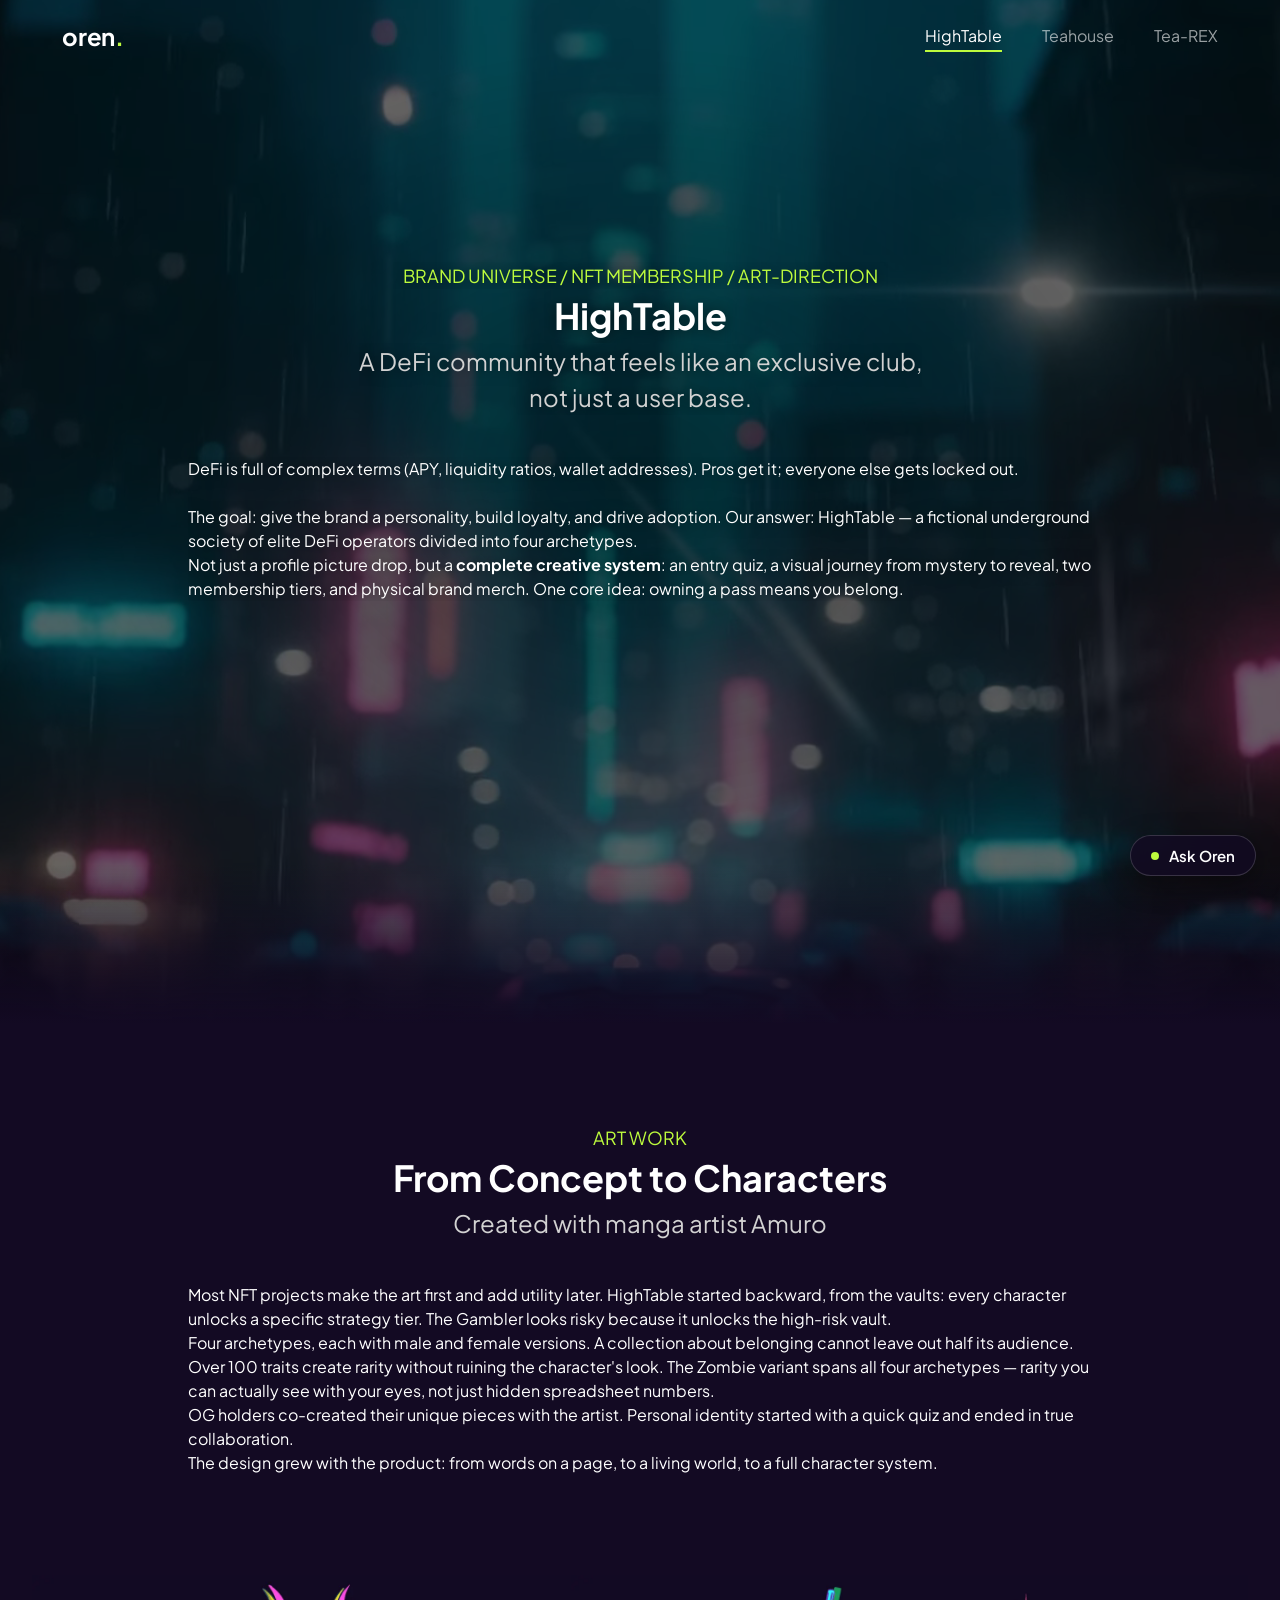
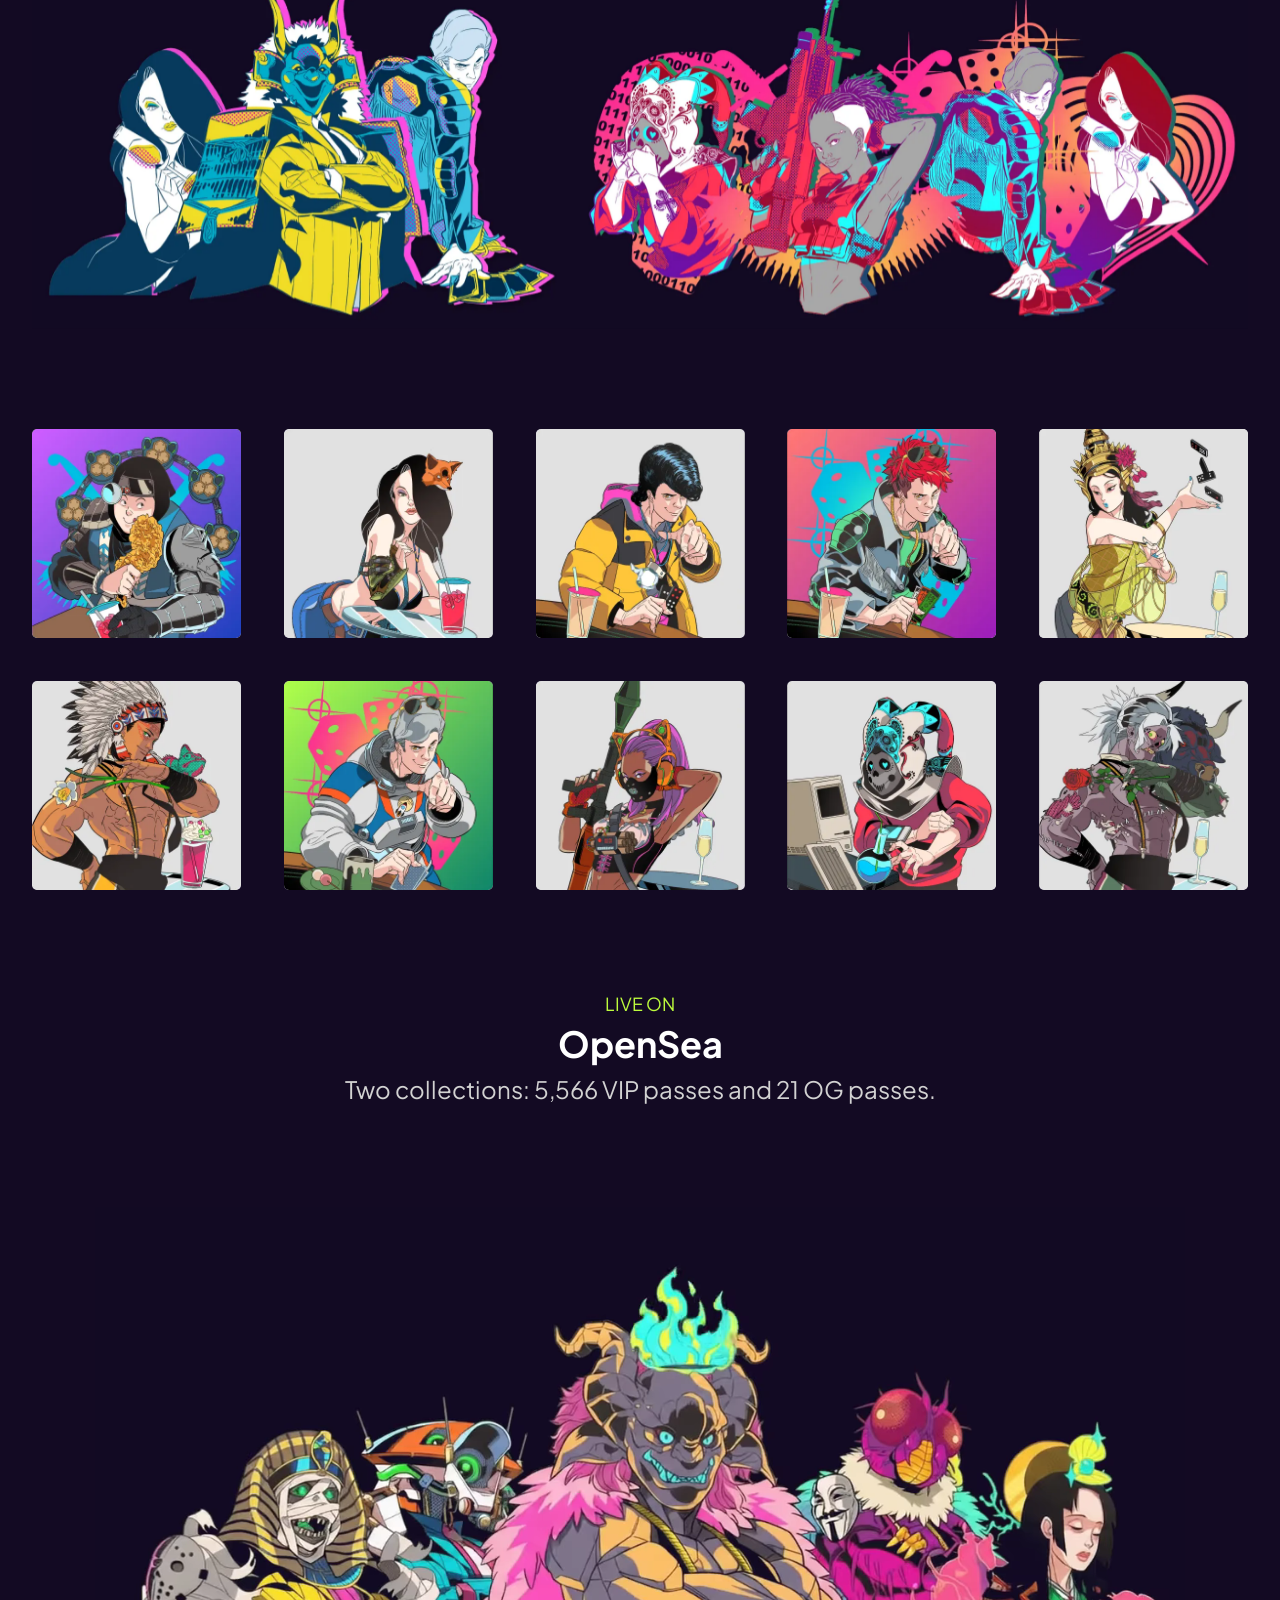
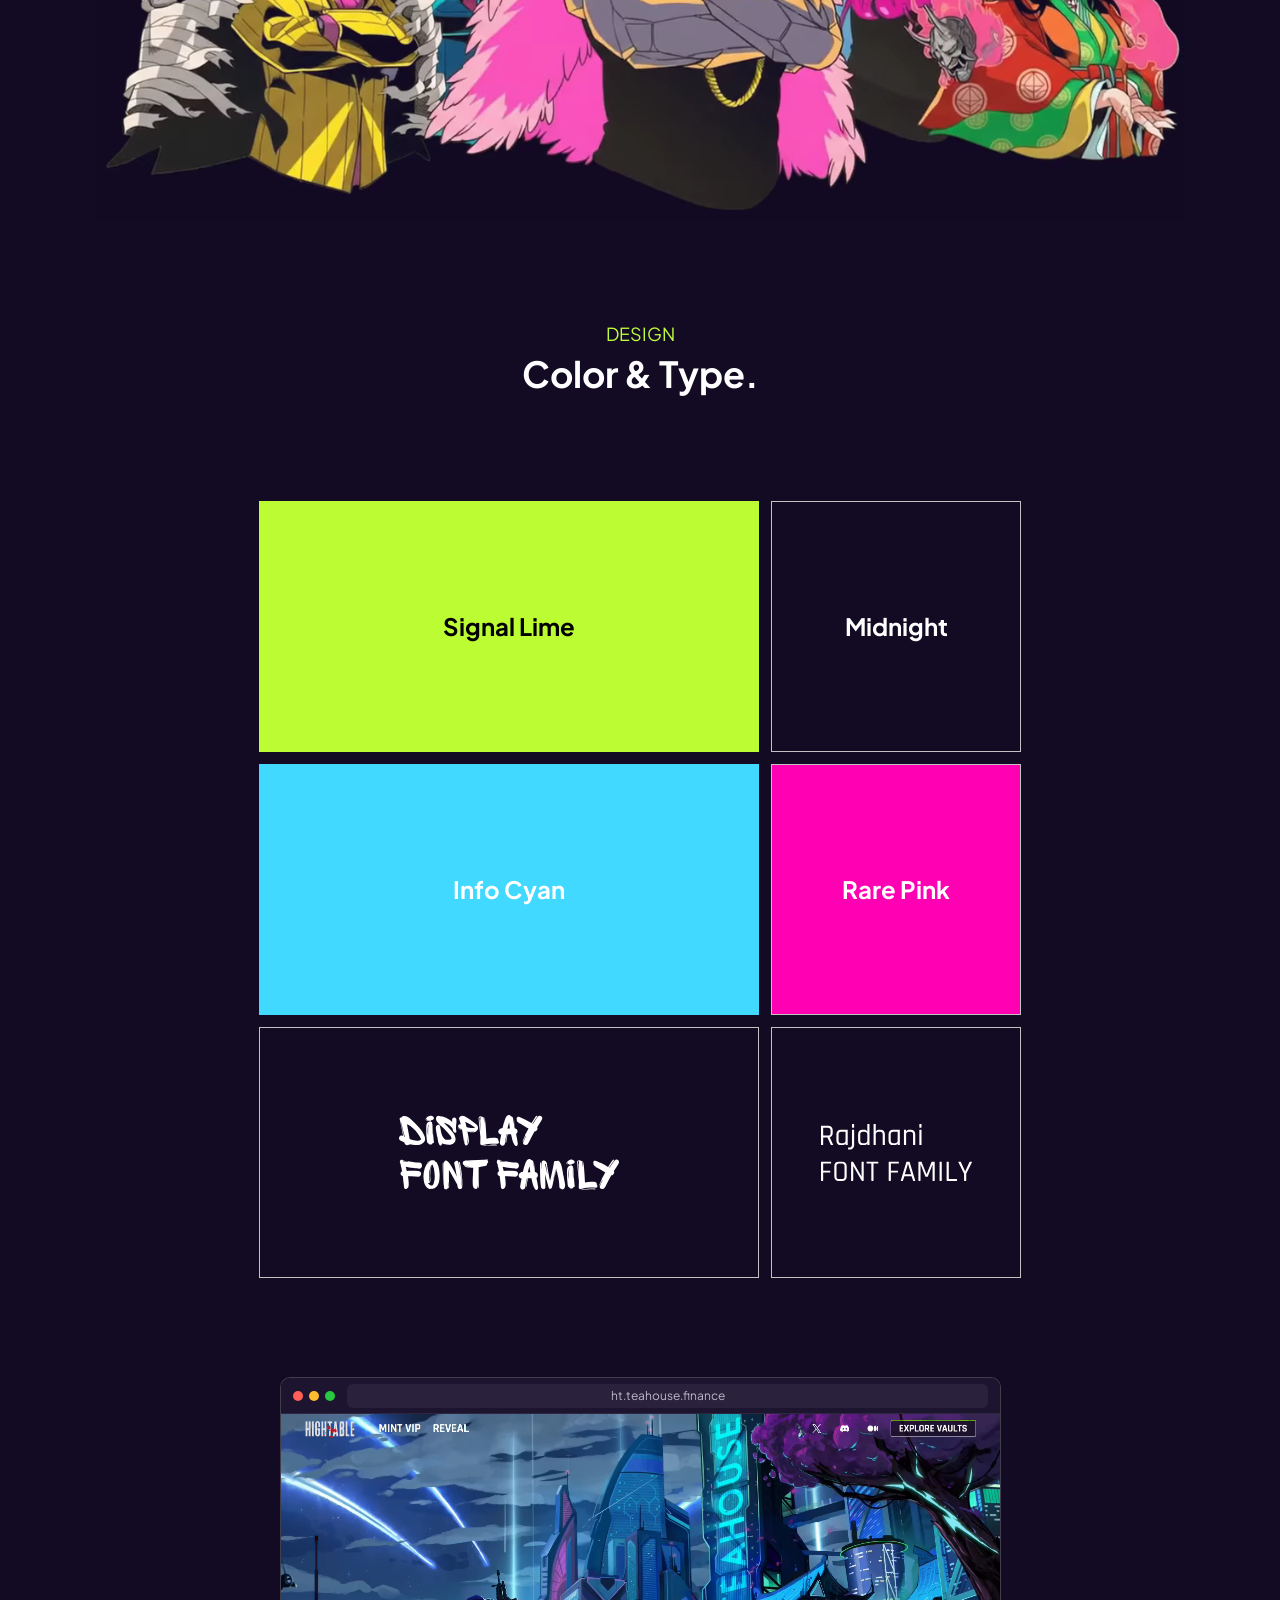
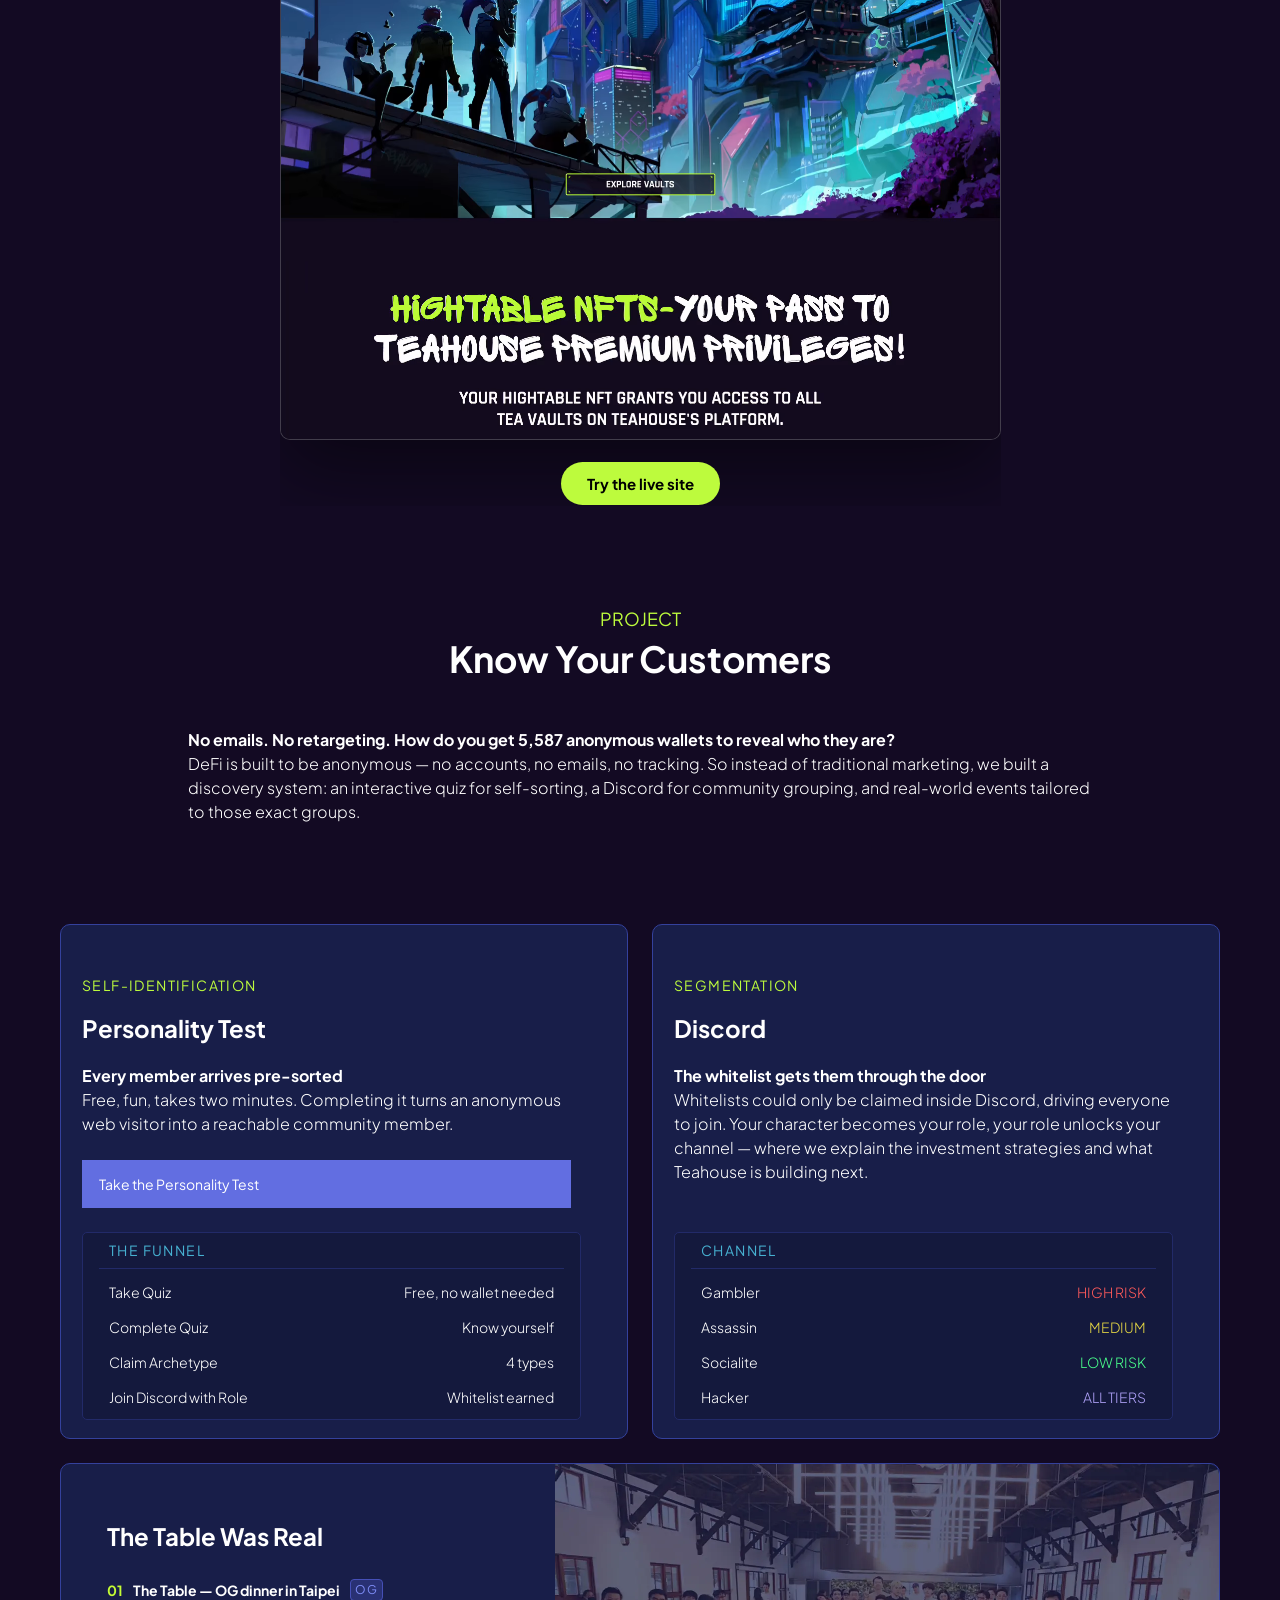
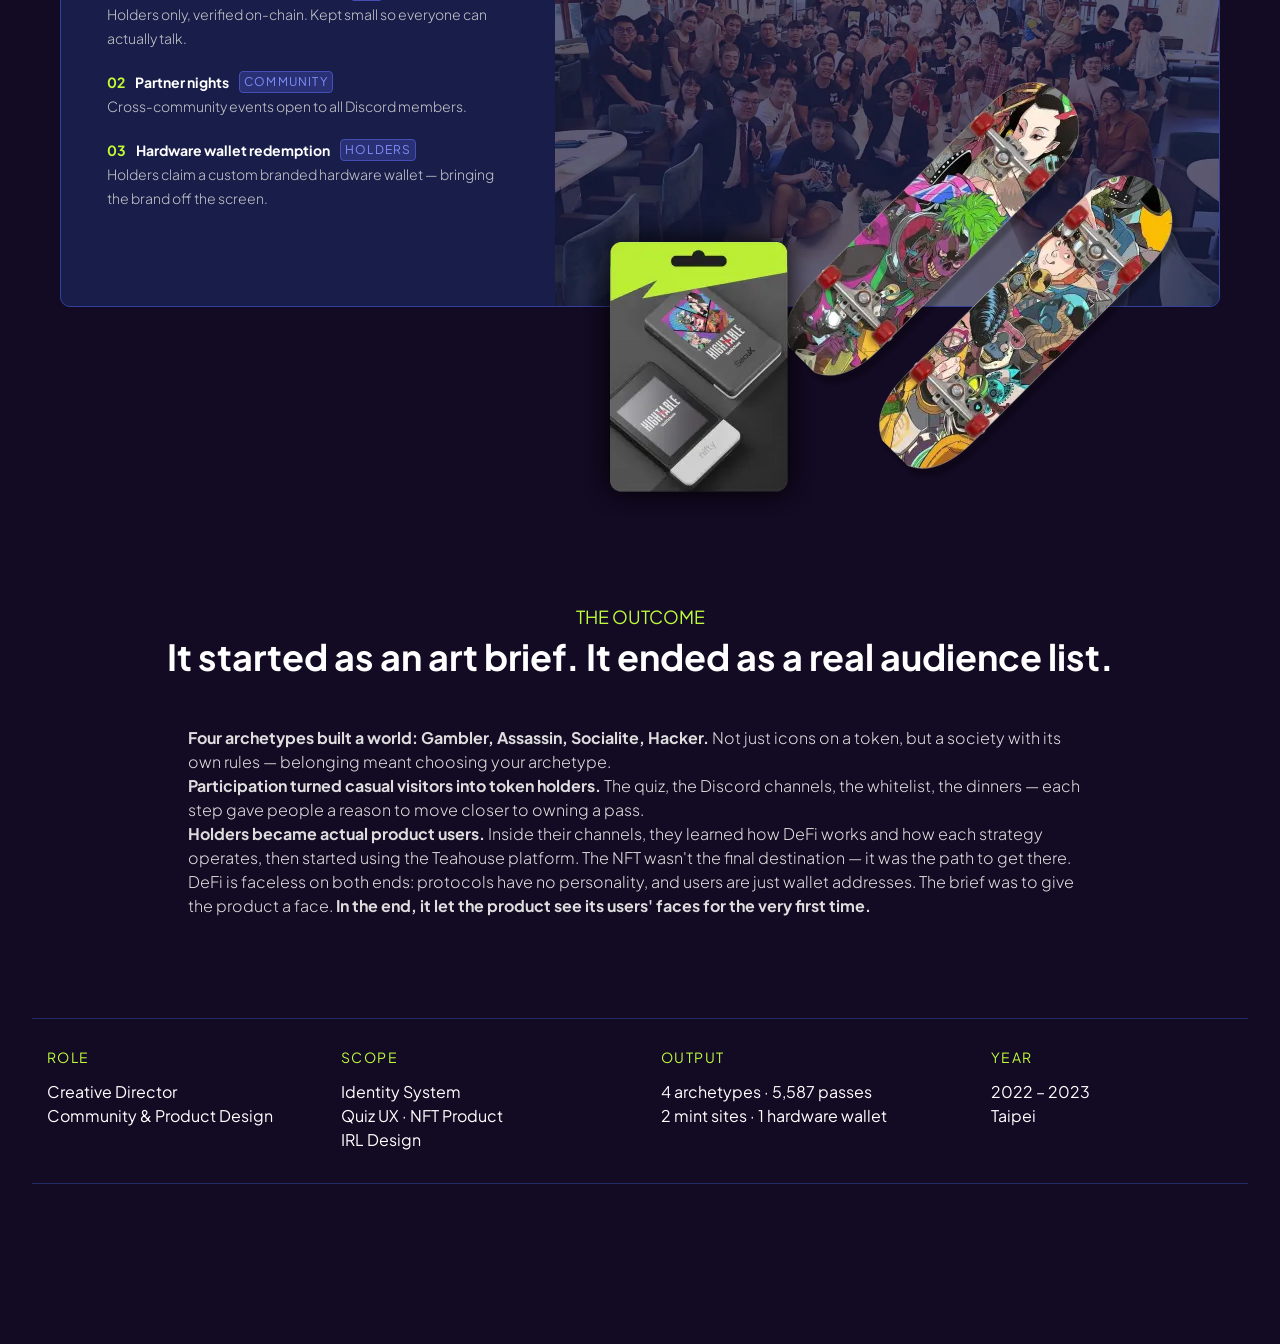
==== commit 6a48af9d: "Add Ask Oren: a pre-written Q&A chat on every case study Visitors pick a question and get an answer " ====
--- a/hightable.html
+++ b/hightable.html
@@ -255,5 +255,7 @@
   </dialog>
 
   <script src="js/main.js" defer></script>
+  <script src="js/ask-data.js" defer></script>
+  <script src="js/ask.js" defer></script>
 </body>
 </html>
--- a/css/style.css
+++ b/css/style.css
@@ -1284,3 +1284,174 @@
   .jungle img { width: 359px; }
   .token-label { padding: 0 var(--gutter); text-wrap: balance; }
 }
+
+/* ---------- Ask Oren (floating Q&A, js/ask.js) ---------- */
+
+.ask {
+  position: fixed;
+  right: 24px;
+  bottom: 24px;
+  z-index: 60;
+  display: flex;
+  flex-direction: column;
+  align-items: flex-end;
+  gap: 12px;
+}
+
+.ask__toggle {
+  display: inline-flex;
+  align-items: center;
+  gap: 10px;
+  padding: 12px 20px;
+  border: 1px solid rgba(255, 255, 255, 0.16);
+  border-radius: 999px;
+  background: color-mix(in srgb, var(--bg) 82%, transparent);
+  -webkit-backdrop-filter: blur(14px);
+  backdrop-filter: blur(14px);
+  color: var(--text);
+  font-family: inherit;
+  font-size: 15px;
+  font-weight: 600;
+  line-height: 1;
+  cursor: pointer;
+  box-shadow: 0 8px 28px rgba(0, 0, 0, 0.4);
+  transition: border-color 0.2s ease, transform 0.3s var(--ease-out);
+}
+.ask__toggle:hover { border-color: var(--accent); transform: translateY(-2px); }
+.ask__toggle:focus-visible,
+.ask__chip:focus-visible,
+.ask__lang:focus-visible,
+.ask__close:focus-visible,
+.ask__contact:focus-visible { outline: 2px solid var(--accent); outline-offset: 2px; }
+
+.ask__dot {
+  width: 8px;
+  height: 8px;
+  border-radius: 50%;
+  background: var(--accent);
+  box-shadow: 0 0 0 0 var(--accent);
+  animation: askPulse 2.4s ease-out infinite;
+}
+.ask.is-open .ask__dot { animation: none; }
+@keyframes askPulse {
+  0% { box-shadow: 0 0 0 0 color-mix(in srgb, var(--accent) 60%, transparent); }
+  70%, 100% { box-shadow: 0 0 0 10px transparent; }
+}
+
+.ask__panel {
+  display: flex;
+  flex-direction: column;
+  width: 380px;
+  max-height: min(600px, calc(100dvh - 120px));
+  border: 1px solid rgba(255, 255, 255, 0.12);
+  border-radius: 20px;
+  background: color-mix(in srgb, var(--bg) 94%, #fff 6%);
+  box-shadow: 0 24px 64px rgba(0, 0, 0, 0.55);
+  overflow: hidden;
+  animation: askIn 0.35s var(--ease-out);
+}
+.ask__panel[hidden] { display: none; }
+@keyframes askIn { from { opacity: 0; transform: translateY(12px) scale(0.98); } }
+
+.ask__head {
+  display: flex;
+  align-items: flex-start;
+  gap: 8px;
+  padding: 18px 16px 14px 20px;
+  border-bottom: 1px solid rgba(255, 255, 255, 0.08);
+}
+.ask__head > div { flex: 1; }
+.ask__title { margin: 0; font-size: 16px; font-weight: 700; line-height: 22px; }
+.ask__subtitle { margin: 2px 0 0; color: var(--text-muted); font-size: 12px; line-height: 16px; }
+
+.ask__lang,
+.ask__close {
+  flex: none;
+  height: 32px;
+  border: 0;
+  border-radius: 999px;
+  background: rgba(255, 255, 255, 0.08);
+  color: var(--text);
+  font-family: inherit;
+  cursor: pointer;
+  transition: background 0.2s ease, color 0.2s ease;
+}
+.ask__lang { padding: 0 12px; font-size: 13px; font-weight: 600; }
+.ask__close { width: 32px; font-size: 22px; line-height: 1; }
+.ask__lang:hover,
+.ask__close:hover { background: var(--accent); color: #000; }
+
+.ask__log {
+  flex: 1;
+  min-height: 120px;
+  padding: 18px 20px 8px;
+  overflow-y: auto;
+  overscroll-behavior: contain;
+}
+
+.ask__msg {
+  max-width: 88%;
+  margin-bottom: 12px;
+  padding: 12px 14px;
+  border-radius: 16px;
+  font-size: 14px;
+  line-height: 21px;
+  animation: askMsg 0.35s var(--ease-out);
+}
+.ask__msg p { margin: 0; }
+.ask__msg p + p { margin-top: 10px; }
+.ask__msg--oren { background: rgba(255, 255, 255, 0.07); color: var(--text-soft); border-bottom-left-radius: 4px; }
+.ask__msg--you { margin-left: auto; background: var(--accent); color: #000; font-weight: 600; border-bottom-right-radius: 4px; }
+@keyframes askMsg { from { opacity: 0; transform: translateY(6px); } }
+
+.ask__typing { display: flex; gap: 5px; width: max-content; }
+.ask__typing span {
+  width: 6px;
+  height: 6px;
+  border-radius: 50%;
+  background: var(--text-muted);
+  animation: askDots 1s ease-in-out infinite;
+}
+.ask__typing span:nth-child(2) { animation-delay: 0.15s; }
+.ask__typing span:nth-child(3) { animation-delay: 0.3s; }
+@keyframes askDots { 50% { opacity: 0.25; transform: translateY(-3px); } }
+
+.ask__chips {
+  display: flex;
+  flex-wrap: wrap;
+  gap: 8px;
+  padding: 8px 20px 16px;
+}
+.ask__chips:empty { display: none; }
+.ask__chip {
+  padding: 8px 14px;
+  border: 1px solid color-mix(in srgb, var(--accent) 55%, transparent);
+  border-radius: 999px;
+  background: transparent;
+  color: var(--text);
+  font: inherit;
+  font-size: 13px;
+  line-height: 18px;
+  text-align: left;
+  cursor: pointer;
+  transition: background 0.2s ease, color 0.2s ease;
+}
+.ask__chip:hover { background: var(--accent); color: #000; }
+.ask__chip--more { border-color: rgba(255, 255, 255, 0.2); color: var(--text-muted); }
+
+.ask__foot:empty { display: none; }
+.ask__foot { padding: 12px 20px 16px; border-top: 1px solid rgba(255, 255, 255, 0.08); }
+.ask__contact { color: var(--accent); font-size: 13px; font-weight: 600; text-decoration: none; }
+.ask__contact:hover { text-decoration: underline; }
+
+@media (max-width: 767px) {
+  .ask { right: 16px; bottom: 16px; left: 16px; }
+  .ask__panel { width: 100%; max-height: calc(100dvh - 96px); }
+}
+
+@media (prefers-reduced-motion: reduce) {
+  .ask__dot,
+  .ask__panel,
+  .ask__msg,
+  .ask__typing span { animation: none; }
+}
